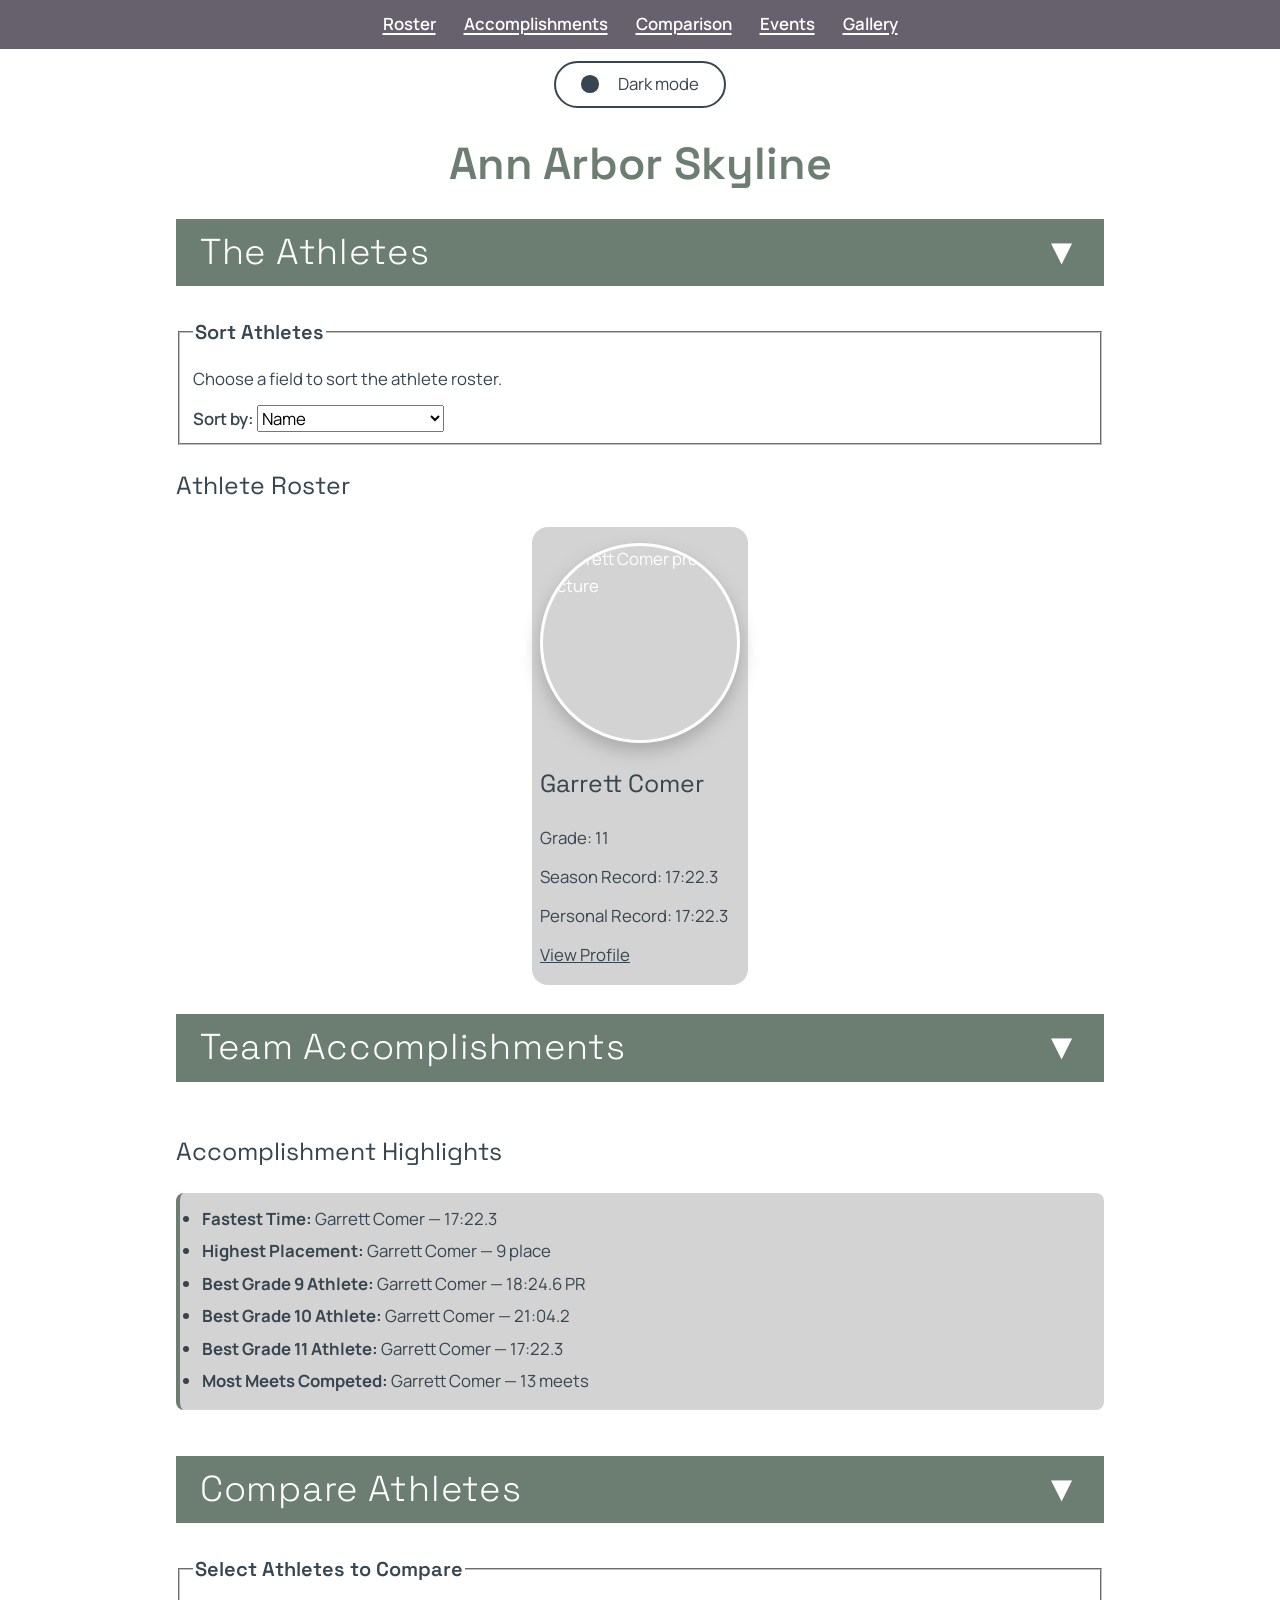
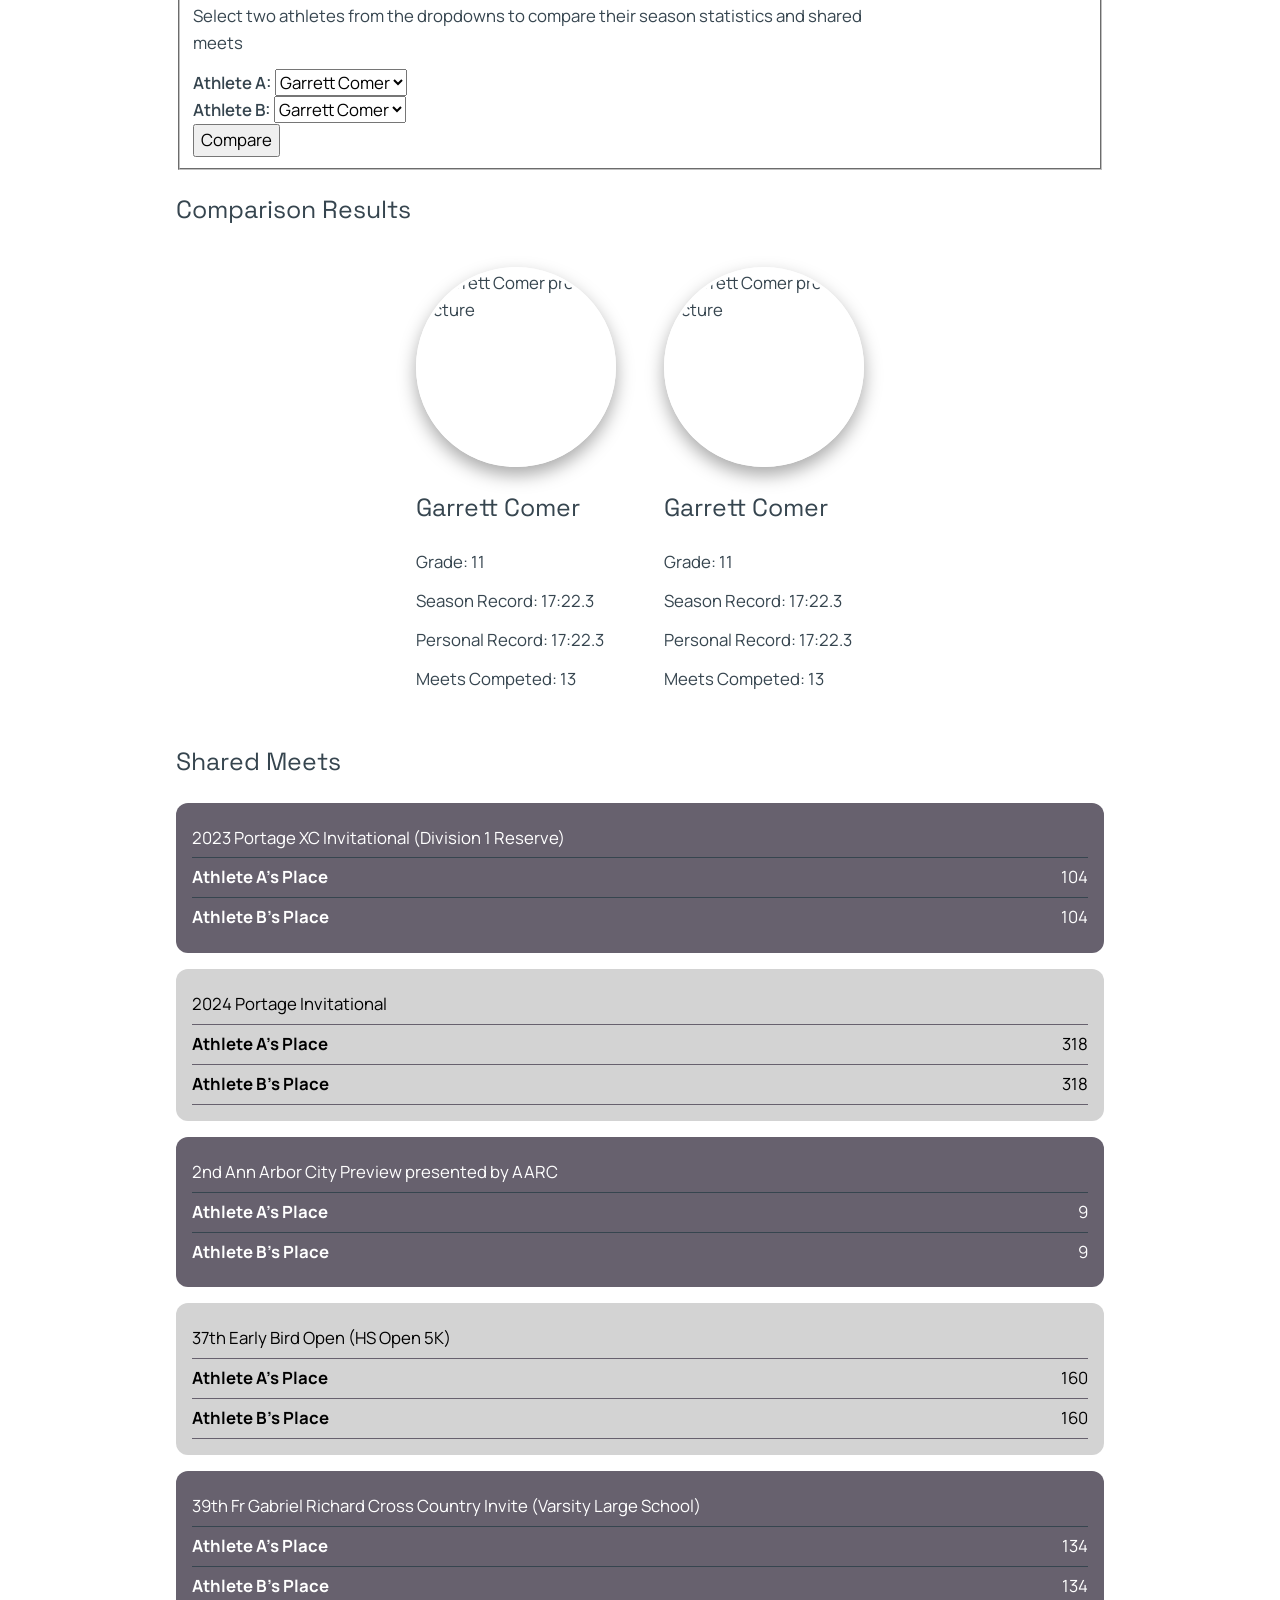
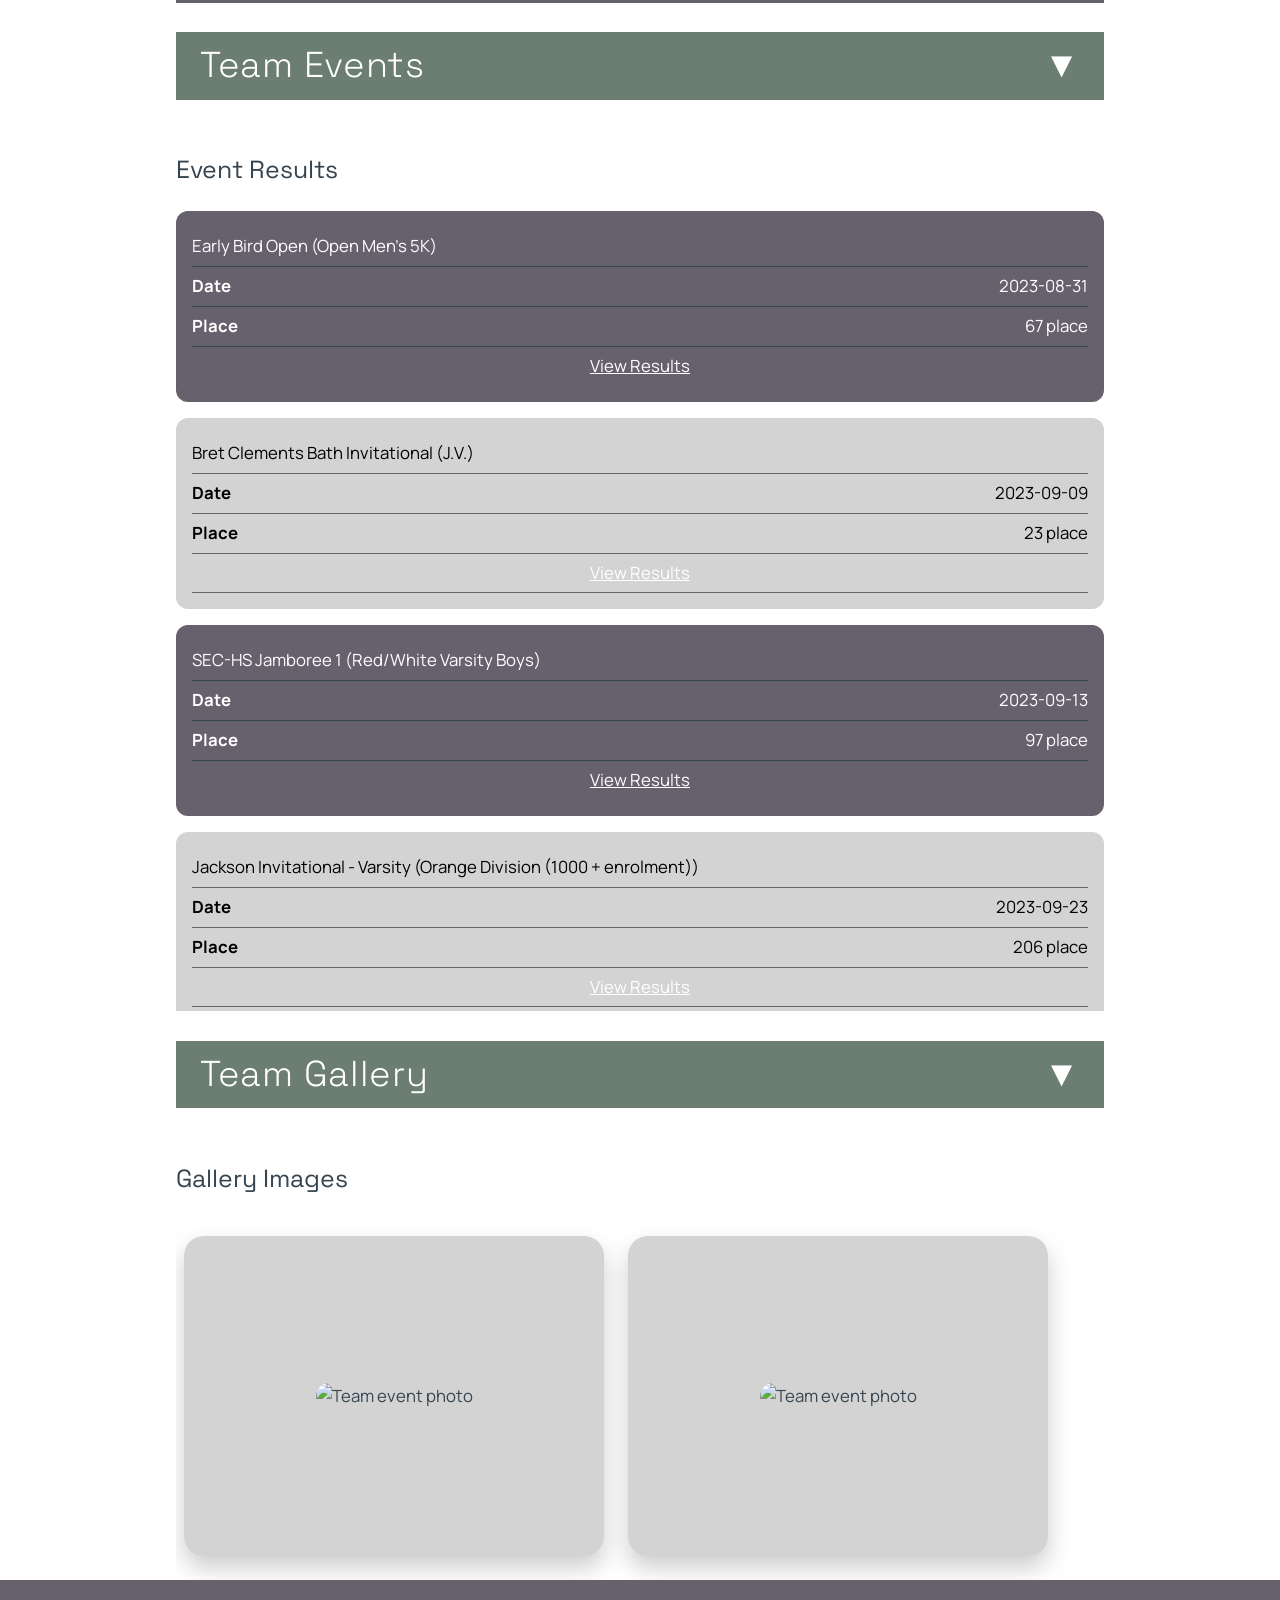
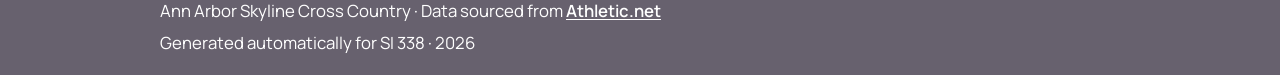
==== index.html @ 564b6cb6 "gotovoooooo" ====
<!DOCTYPE html>
<html lang="en">

<head>
  <meta charset="UTF-8" />
  <meta name="viewport" content="width=device-width, initial-scale=1.0" />
  <title>Ann Arbor Skyline</title>
  <link rel="stylesheet" href="styles/style.css">
  <!-- <link rel="stylesheet" href="styles/reset.css"> -->
</head>

<body>

  <nav id="main-nav">
    <div class="nav-container">
      <a href="#team-roster" class="nav-link">Roster</a>
      <a href="#team-accomplishments" class="nav-link">Accomplishments</a>
      <a href="#player-comparison" class="nav-link">Comparison</a>
      <a href="#team-events" class="nav-link">Events</a>
      <a href="#team-gallery" class="nav-link">Gallery</a>
    </div>
  </nav>

  <header>
    <div class="theme-toggle">
      <input type="checkbox" id="dark-mode-toggle" />
      <label for="dark-mode-toggle" class="theme-toggle-label">Dark mode</label>
    </div>
    <h1>Ann Arbor Skyline</h1>
  </header>

  <main>

    <section id="team-roster">
      <input type="checkbox" id="toggle-roster" class="collapse-toggle">
      <h2><label for="toggle-roster">The Athletes</label></h2>

      <div class="collapsible-content">
      <div id="sort-by-choices">
        <form>
          <fieldset>
            <legend>Sort Athletes</legend>

            <p id="sort-instructions">
              Choose a field to sort the athlete roster.
            </p>

            <label for="sort-by">Sort by:</label>
            <select id="sort-by" name="sort-by" aria-describedby="sort-instructions">
              <option value="name">Name</option>
              <option value="grade">Grade</option>
              <option value="season-record">Season Record (SR)</option>
              <option value="personal-record">Personal Record (PR)</option>
            </select>
          </fieldset>
        </form>
      </div>

      <article id="athlete-roster">
        <h3>Athlete Roster</h3>
        
    <div class="athlete-card"
         data-name="Garrett Comer"
         data-grade="11"
         data-sr="17:22.3"
         data-pr="17:22.3">

      <div class="card-inner">

        <div class="card-front">
          <img
            src="./images/athletes/21615274/profile.jpg"
            alt="Garrett Comer profile picture"
            class="athlete-photo"
            loading="lazy"
          />
        </div>

        <div class="card-back">
          <h3 class="athlete-name">Garrett Comer</h3>
          <p class="athlete-grade">Grade: 11</p>
          <p class="athlete-sr">Season Record: 17:22.3</p>
          <p class="athlete-pr">Personal Record: 17:22.3</p>

          <a href="./athletes/21615274/index.html" class="athlete-link">
            View Profile
          </a>
        </div>

      </div>
    </div>
    
      </article>
      </div>
    </section>

    <section id="team-accomplishments">
      <input type="checkbox" id="toggle-accomplishments" class="collapse-toggle">
      <h2><label for="toggle-accomplishments">Team Accomplishments</label></h2>

      <div class="collapsible-content">
      <article>
        <h3>Accomplishment Highlights</h3>
        <ul>
          <li><strong>Fastest Time:</strong> Garrett Comer — 17:22.3</li>
<li><strong>Highest Placement:</strong> Garrett Comer — 9 place</li>
<li><strong>Best Grade 9 Athlete:</strong> Garrett Comer — 18:24.6 PR</li>
<li><strong>Best Grade 10 Athlete:</strong> Garrett Comer — 21:04.2</li>
<li><strong>Best Grade 11 Athlete:</strong> Garrett Comer — 17:22.3</li>
<li><strong>Most Meets Competed:</strong> Garrett Comer — 13 meets</li>
        </ul>
      </article>
      </div>
    </section>

    <section id="player-comparison">
      <input type="checkbox" id="toggle-comparison" class="collapse-toggle">
      <h2><label for="toggle-comparison">Compare Athletes</label></h2>

      <div class="collapsible-content">
      <div class="comparison-controls">
        <form>
          <fieldset>
            <legend>Select Athletes to Compare</legend>

            <p id="comparison-instructions">
              Select two athletes from the dropdowns to compare their season
              statistics and shared meets
            </p>

            <div class="comparison-select">
              <label for="athlete-a">Athlete A:</label>
              <select id="athlete-a" name="athlete-a" aria-describedby="comparison-instructions">
                <option value="21615274" selected>Garrett Comer</option>
              </select>
            </div>

            <div class="comparison-select">
              <label for="athlete-b">Athlete B:</label>
              <select id="athlete-b" name="athlete-b" aria-describedby="comparison-instructions">
                <option value="21615274" selected>Garrett Comer</option>
              </select>
            </div>

            <button type="button" id="compare-button">
              Compare
            </button>
          </fieldset>
        </form>
      </div>

      <article id="comparison-results">
        <h3>Comparison Results</h3>
        
    <div class="comparison-cards">

      <div class="comparison-card">
        <img src="./images/athletes/21615274/profile.jpg" alt="Garrett Comer profile picture" />
        <h3>Garrett Comer</h3>
        <p>Grade: 11</p>
        <p>Season Record: 17:22.3</p>
        <p>Personal Record: 17:22.3</p>
        <p>Meets Competed: 13</p>
      </div>

      <div class="comparison-card">
        <img src="./images/athletes/21615274/profile.jpg" alt="Garrett Comer profile picture" />
        <h3>Garrett Comer</h3>
        <p>Grade: 11</p>
        <p>Season Record: 17:22.3</p>
        <p>Personal Record: 17:22.3</p>
        <p>Meets Competed: 13</p>
      </div>

    </div>

    
          <h3>Shared Meets</h3>
        <div class="shared-meets">
          <table>
            <thead>
              <tr>
                <th>Meet</th>
                <th>Garrett Comer Place</th>
                <th>Garrett Comer Place</th>
              </tr>
            </thead>
            <tbody>
              <tr><td>2023 Portage XC Invitational (Division 1 Reserve)</td><td>104</td><td>104</td></tr>
<tr><td>2024 Portage Invitational</td><td>318</td><td>318</td></tr>
<tr><td>2nd Ann Arbor City Preview presented by AARC</td><td>9</td><td>9</td></tr>
<tr><td>37th Early Bird Open (HS Open 5K)</td><td>160</td><td>160</td></tr>
<tr><td>39th Fr Gabriel Richard Cross Country Invite (Varsity Large School)</td><td>134</td><td>134</td></tr>
<tr><td>Bret Clements Bath Invitational (J.V.)</td><td>23</td><td>23</td></tr>
<tr><td>Early Bird Open (Open Men&#39;s 5K)</td><td>67</td><td>67</td></tr>
<tr><td>Jackson Invitational - Varsity (Orange Division (1000 + enrolment))</td><td>206</td><td>206</td></tr>
<tr><td>Lamplighter Invitational</td><td>35</td><td>35</td></tr>
<tr><td>Post Regional Open Meet (PROM) - Springfiled Oaks</td><td>13</td><td>13</td></tr>
<tr><td>SEC HS Championship (All Division Reserve)</td><td>44</td><td>44</td></tr>
<tr><td>SEC Jamboree 2 (Red) (Reserve Wave 1 (&lt;21:00))</td><td>21</td><td>21</td></tr>
<tr><td>SEC-HS Jamboree 1 (Red/White Varsity Boys)</td><td>97</td><td>97</td></tr>
            </tbody>
          </table>
        </div>
        
    
      </article>
      </div>
    </section>

    <section id="team-events">
      <input type="checkbox" id="toggle-events" class="collapse-toggle">
      <h2><label for="toggle-events">Team Events</label></h2>

      <div class="collapsible-content">
      <article>
        <h3>Event Results</h3>
					<div class="events-results">
        <table id="events-table">
          <thead>
            <tr>
              <th>Race</th>
              <th>Date</th>
              <th>Placement</th>
              <th>Results</th>
            </tr>
          </thead>
          <tbody>
            <tr><td>Early Bird Open (Open Men&#39;s 5K)</td><td>2023-08-31</td><td>67 place</td><td><a href="https://www.athletic.net/CrossCountry/meet/223660/results/894305" target="_blank">View Results</a></td></tr>
<tr><td>Bret Clements Bath Invitational (J.V.)</td><td>2023-09-09</td><td>23 place</td><td><a href="https://www.athletic.net/CrossCountry/meet/221738/results/887403" target="_blank">View Results</a></td></tr>
<tr><td>SEC-HS Jamboree 1 (Red/White Varsity Boys)</td><td>2023-09-13</td><td>97 place</td><td><a href="https://www.athletic.net/CrossCountry/meet/221764/results/887492" target="_blank">View Results</a></td></tr>
<tr><td>Jackson Invitational - Varsity (Orange Division (1000 + enrolment))</td><td>2023-09-23</td><td>206 place</td><td><a href="https://www.athletic.net/CrossCountry/meet/221802/results/887639" target="_blank">View Results</a></td></tr>
<tr><td>SEC Jamboree 2 (Red) (Reserve Wave 1 (&lt;21:00))</td><td>2023-09-27</td><td>21 place</td><td><a href="https://www.athletic.net/CrossCountry/meet/222702/results/890995" target="_blank">View Results</a></td></tr>
<tr><td>2023 Portage XC Invitational (Division 1 Reserve)</td><td>2023-10-07</td><td>104 place</td><td><a href="https://www.athletic.net/CrossCountry/meet/221793/results/887586" target="_blank">View Results</a></td></tr>
<tr><td>39th Fr Gabriel Richard Cross Country Invite (Varsity Large School)</td><td>2023-10-14</td><td>134 place</td><td><a href="https://www.athletic.net/CrossCountry/meet/221531/results/886426" target="_blank">View Results</a></td></tr>
<tr><td>SEC HS Championship (All Division Reserve)</td><td>2023-10-19</td><td>44 place</td><td><a href="https://www.athletic.net/CrossCountry/meet/221762/results/887481" target="_blank">View Results</a></td></tr>
<tr><td>Post Regional Open Meet (PROM) - Springfiled Oaks</td><td>2023-10-28</td><td>13 place</td><td><a href="https://www.athletic.net/CrossCountry/meet/229906/results/916818" target="_blank">View Results</a></td></tr>
<tr><td>37th Early Bird Open (HS Open 5K)</td><td>2024-08-29</td><td>160 place</td><td><a href="https://www.athletic.net/CrossCountry/meet/235827/results/943367" target="_blank">View Results</a></td></tr>
<tr><td>Lamplighter Invitational</td><td>2025-08-15</td><td>35 place</td><td><a href="https://www.athletic.net/CrossCountry/meet/247194/results/1007644" target="_blank">View Results</a></td></tr>
<tr><td>2nd Ann Arbor City Preview presented by AARC</td><td>2025-08-27</td><td>9 place</td><td><a href="https://www.athletic.net/CrossCountry/meet/253860/results/1013715" target="_blank">View Results</a></td></tr>
<tr><td>2024 Portage Invitational</td><td>2025-10-05</td><td>318 place</td><td><a href="https://www.athletic.net/CrossCountry/meet/237295/results/948796" target="_blank">View Results</a></td></tr>
          </tbody>
        </table>
					</div>
      </article>
      </div>
    </section>

    <section id="team-gallery">
      <input type="checkbox" id="toggle-gallery" class="collapse-toggle">
      <h2><label for="toggle-gallery">Team Gallery</label></h2>

      <div class="collapsible-content">
      <article class="gallery-grid">
        <h3>Gallery Images</h3>
				<div class="gallery">
          <div class="gallery-card">
            <img src="./images/athletes/21615274/2023EarlyBirdOpen.jpg" alt="Team event photo" loading="lazy" />
          </div>
          <div class="gallery-card">
            <img src="./images/athletes/21615274/2023PROM.jpg" alt="Team event photo" loading="lazy" />
          </div>
				</div>
      </article>
      </div>
    </section>

  </main>

  <footer id="site-footer">
    <div class="footer-content">
      <p>
        Ann Arbor Skyline Cross Country &middot;
        Data sourced from
        <a href="https://www.athletic.net" target="_blank" rel="noopener">
          Athletic.net
        </a>
      </p>

      <p>
        Generated automatically for SI 338 &middot;
        <span class="footer-year">2026</span>
      </p>
    </div>
  </footer>

</body>

</html>
---- styles/style.css ----
@import url("https://fonts.googleapis.com/css2?family=Manrope:wght@400;600;700&family=Space+Grotesk:wght@500;600;700&display=swap");

/* ------------- */
/* IMPORTANT PHONE OPTIMIZATIONS */
/* ------------- */
*,
*::before,
*::after {
	box-sizing: border-box;
}

:root {
	/* for coloring */
	--brand-background: white;
	--brand-primary: #36454F;
	--brand-secondary: #67616E;
	--brand-accent: #6C7D72;
	--brand-third-color: lightgrey;
	--brand-third-color-dark: #714c43;
	--card-surface: #1e453e;
	--dark-mode-color: #FAC898;
	--dark-mode-background: black;
	--dark-mode-surface: var(--card-surface);
	--dark-mode-text: white;

	/* font pairing + responsive type scale */
	--font-body: "Manrope", Roboto, sans-serif;
	--font-heading: "Space Grotesk", Roboto, sans-serif;
	/* used google to figure out how to do this */
	--font-size-100: clamp(0.95rem, 0.9rem + 0.2vw, 1.05rem);
	--font-size-200: clamp(1.05rem, 0.95rem + 0.45vw, 1.25rem);
	--font-size-300: clamp(1.2rem, 1.05rem + 0.8vw, 1.55rem);
	--font-size-400: clamp(1.45rem, 1.15rem + 1.6vw, 2.25rem);
	--font-size-500: clamp(1.65rem, 1.2rem + 2.2vw, 2.8rem);

	/* for sticker header */
	--sticky-header-offset: 3.25rem;
	--section-transition-duration: 320ms;
	--section-transition-distance: 12px;
}

:root:has(#athlete-nav) {
	--sticky-header-offset: 5.25rem;
}

body {
	margin: 0;
	font: var(--font-size-100)/1.6 var(--font-body);
	background-color: var(--brand-background);
	color: var(--brand-primary);
}

:root:has(#dark-mode-toggle:checked) {
	--brand-background: var(--dark-mode-background);
	--brand-primary: var(--dark-mode-text);
	--brand-secondary: var(--dark-mode-surface);
	--brand-accent: var(--dark-mode-color);
	--brand-third-color: var(--brand-third-color-dark);
}

:root:has(#dark-mode-toggle:checked) table,
:root:has(#dark-mode-toggle:checked) td,
:root:has(#dark-mode-toggle:checked) th {
	color: var(--dark-mode-text);
}

/* making sure that images are well suited and opt for images */
img {
	max-width: 100%;
	height: auto;
	display: block;
}

main {
	max-width: 960px;
	margin: 0 auto;
	padding: 0rem 1rem;
}

/* ------------- */
/* NAVBAR */
/* ------------- */

#main-nav {
	background-color: var(--brand-secondary);
	/* idk if i wanna do this cuz it messes up with the links */
	position: sticky;
	top: 0;
	z-index: 10;
	padding: 0.5rem;
}

#main-nav .nav-container {
	margin: 0 auto;
	display: flex;
	flex-wrap: wrap;
	justify-content: center;
	align-items: center;
	gap: 0.75rem;
	max-width: 960px;
}

#main-nav .nav-link {
	color: white;
	text-decoration: underline;
	text-underline-offset: 3px;
	text-decoration-thickness: 2px;
	font-weight: 600;
	font-size: var(--font-size-100);
	padding: 0.5rem;
	border-radius: 0.4rem;
	line-height: 1;
	/* transitiion for the background color change */
	transition: background-color 0.2s ease, color 0.2s ease;
}

#main-nav .nav-link:hover,
#main-nav .nav-link:focus-visible {
	background-color: var(--brand-primary);
	outline: 2px solid transparent;
}

#athlete-nav {
	background-color: var(--brand-secondary);
	position: sticky;
	top: 0;
	z-index: 10;
	padding: 0.5rem 1rem;
}

#athlete-nav .nav-container {
	margin: 0 auto;
	display: flex;
	flex-wrap: wrap;
	justify-content: center;
	align-items: center;
	gap: 0.75rem;
	max-width: 960px;
}

#athlete-nav .nav-title {
	color: white;
	font-weight: 600;
	font-family: var(--font-heading);
	font-size: var(--font-size-200);
}

#athlete-nav .nav-link {
	color: white;
	text-decoration: underline;
	text-underline-offset: 3px;
	text-decoration-thickness: 2px;
	font-weight: 600;
	font-size: var(--font-size-100);
	padding: 0.5rem;
	border-radius: 0.4rem;
	line-height: 1;
	transition: background-color 0.2s ease, color 0.2s ease;
}

#athlete-nav .nav-link:hover,
#athlete-nav .nav-link:focus-visible {
	background-color: var(--brand-accent);
	outline: 2px solid transparent;
}

/* ------------- */
/* HEADERS */
/* ------------- */

h1,
h2 {
	text-align: center;
}

h1 {
	color: var(--brand-accent);
	font-family: var(--font-heading);
	font-size: var(--font-size-500);
	font-weight: 600;
	line-height: 1.15;
}

.theme-toggle {
	display: flex;
	justify-content: center;
	align-items: center;
	gap: 0.75rem;
	margin: 0.75rem;
	color: var(--brand-primary);
}

.theme-toggle input {
	position: absolute;
	opacity: 0;
}

.theme-toggle-label {
	display: inline-flex;
	align-items: center;
	gap: 1.2rem;
	cursor: pointer;
	padding: 0.5rem 1.6rem;
	border: 2px solid var(--brand-primary);
	border-radius: 25px;
	background-color: var(--brand-background);
	color: var(--brand-primary);
}

.theme-toggle-label::before {
	content: "";
	width: 1.1rem;
	height: 1.1rem;
	border-radius: 50%;
	background-color: var(--brand-primary);
	transition: transform 0.2s ease;
}

#dark-mode-toggle:checked+.theme-toggle-label {
	border-color: var(--brand-accent);
	color: var(--brand-accent);
}

#dark-mode-toggle:checked+.theme-toggle-label::before {
	transform: translateX(1rem);
	background-color: var(--brand-accent);
}

h2 {
	background-color: var(--brand-accent);
	color: white;
	font-family: var(--font-heading);
	font-weight: 200;
	border-radius: 0;
	padding: 0.75rem 1rem;
	font-size: var(--font-size-400);
	letter-spacing: 0.02em;
	line-height: 1.2;
	transition: background-color var(--section-transition-duration) ease-out,
		box-shadow var(--section-transition-duration) ease-out,
		color var(--section-transition-duration) ease-out;
}

h3 {
	color: var(--brand-primary);
	font-family: var(--font-heading);
	font-size: var(--font-size-300);
	font-weight: 400;
	line-height: 1.3;
}

/* ------------- */
/* STICKY HEADERS */
/* ------------- */

section>h2 {
	position: sticky;
	top: var(--sticky-header-offset);
	z-index: 6;
}

section {
	scroll-margin-top: calc(var(--sticky-header-offset) + 0.75rem);
}

section:target {
	animation: section-enter var(--section-transition-duration) ease-out;
}

section:target>h2 {
	background-color: var(--brand-primary);
	color: white;
}

@keyframes section-enter {
	from {
		opacity: 0;
		transform: translateY(var(--section-transition-distance));
	}

	to {
		opacity: 1;
		transform: translateY(0);
	}
}

@media (prefers-reduced-motion: reduce) {
	section:target {
		animation: none;
	}
}

/* ------------- */
/* ATHLETE HEADER */
/* ------------- */

#athlete-header {
	max-width: 960px;
	margin: 0 auto;
	padding: 0 1rem;
}

#athlete-header .athlete-info {
	margin: 1rem 0;
	padding: 1rem;
}

#athlete-header .athlete-photo {
	width: clamp(140px, 40vw, 240px);
	aspect-ratio: 1 / 1;
	height: auto;
	border-radius: 50%;
	object-fit: cover;
	border: 4px solid white;
	box-shadow: 0 10px 22px darkgray;
	margin: 0.5rem auto 1rem;
}

/* ------------- */
/* TABLES */
/* ------------- */

table {
	border-collapse: collapse;
	width: 100%;
}

table thead {
	display: none;
}

tr {
	display: block;
	background-color: var(--brand-secondary);
	color: white;
	border-radius: 12px;
	padding: 16px;
	margin-bottom: 16px;
}

td {
	display: flex;
	justify-content: space-between;
	font-size: var(--font-size-100);
	padding: 6px 0;
	border-bottom: 1px solid var(--brand-primary);
}

tr:nth-child(even) {
	background-color: var(--brand-third-color);
	color: black;
}

tr:nth-child(even) td {
	background-color: var(--brand-third-color);
	border-bottom: 1px solid var(--brand-secondary);
	color: black;
}

td:last-child {
	border-bottom: none;
}

/* SHARED MEETS STUFF */
.shared-meets {
	max-height: 50rem;
	overflow-y: scroll;
}

.shared-meets td:nth-child(2)::before {
	content: "Athlete A's Place";
	font-weight: bold;
}

.shared-meets td:nth-child(3)::before {
	content: "Athlete B's Place";
	font-weight: bold;
}

/* EVENTS RESULTS STUFF */

.events-results {
	max-height: 50rem;
	overflow-y: scroll;
}

.events-results td:nth-child(2)::before {
	content: "Date";
	font-weight: bold;
}

.events-results td:nth-child(3)::before {
	content: "Place";
	font-weight: bold;
}

.events-results td:nth-child(4) {
	display: flex;
	justify-content: center;
}

.events-results td:nth-child(4) a {
	color: white;
}

/* INDIVIDUAL RACE STUFF */

.table-results {
	max-height: 50rem;
	overflow-y: scroll;
}

.table-results td:nth-child(2)::before {
	content: "Date";
	font-weight: bold;
}

.table-results td:nth-child(3)::before {
	content: "Location";
	font-weight: bold;
}

.table-results td:nth-child(4)::before {
	content: "Distance";
	font-weight: bold;
}

.table-results td:nth-child(5)::before {
	content: "Time";
	font-weight: bold;
}

.table-results td:nth-child(6)::before {
	content: "Place";
	font-weight: bold;
}

.table-results td:nth-child(7)::before {
	content: "Grade";
	font-weight: bold;
}

.table-results td:nth-child(8) {
	display: flex;
	justify-content: center;
}

.table-results td:nth-child(8) a {
	color: white;
}

/* ------------- */
/* COLLAPSING */
/* ------------- */

.collapse-toggle {
	display: none;
}

h2 label {
	cursor: pointer;
	display: flex;
	justify-content: space-between;
	align-items: center;
	padding: 0 0.5rem;
}

.collapsible-content {
	overflow: hidden;
	transition: max-height 0.4s ease;
}

.collapse-toggle:checked+h2+.collapsible-content {
	max-height: 0;
}

h2 label::after {
	content: "▼";
	margin-left: 0.5rem;
	transition: transform 0.3s;
}

.collapse-toggle:checked+h2 label::after {
	transform: rotate(-180deg);
}

/* ------------- */
/* PARAGRAPH STUFF */
/* ------------- */

main p {
	color: var(--brand-primary);
	font-size: var(--font-size-100);
	max-width: 70ch;
	margin: 0.4rem 0 0.75rem;
}

main ul,
main ol {
	margin: 0.5rem 0 1rem;
	padding-left: 1.3rem;
}

main li {
	font-size: var(--font-size-100);
	margin-bottom: 0.45rem;
	line-height: 1.5;
}

#team-accomplishments ul {
	background: var(--brand-third-color);
	border-left: 4px solid var(--brand-accent);
	border-radius: 0.5rem;
	padding: 0.8rem 1rem 0.6rem 1.4rem;
}

main form legend {
	color: var(--brand-primary);
	font-family: var(--font-heading);
	font-size: var(--font-size-200);
	font-weight: 600;
	margin-bottom: 0.35rem;
}

main form label {
	color: var(--brand-primary);
	font-size: var(--font-size-100);
	font-weight: 600;
}

input,
select,
button,
textarea {
	font: inherit;
}

main p a,
footer p a {
	color: var(--brand-primary);
	text-underline-offset: 2px;
}

/* ------------- */
/* FOOTER */
/* ------------- */

#site-footer {
	background-color: var(--brand-secondary);
	color: white;
	padding: 0.75rem 1rem;
}

#site-footer .footer-content {
	max-width: 960px;
	margin: 0 auto;
}

#site-footer p {
	font-size: var(--font-size-100);
	margin: 0.35rem 0;
	color: white;
}

#site-footer a {
	color: white;
	font-weight: 600;
	text-underline-offset: 2px;
}

#site-footer a:hover,
#site-footer a:focus-visible {
	color: white;
	background-color: var(--brand-accent);
	border-radius: 0.25rem;
	outline: 2px solid transparent;
}

/* ------------- */
/* ATHLETE CARDS */
/* ------------- */

.athlete-card {
	display: flex;
	justify-content: center;
	background-color: var(--brand-background);
	border-radius: 25px;
}

.card-inner {
	display: inline-block;
	color: var(--brand-background);
	border-radius: 1rem;
	padding: 1rem 0.5rem;
	justify-content: space-evenly;
	justify-items: center;
	background-color: var(--brand-third-color);
}


.card-inner a {
	color: var(--brand-primary);
}

.card-inner img {
	width: clamp(120px, 30vw, 200px);
	aspect-ratio: 1 / 1;
	height: auto;
	border-radius: 50%;
	object-fit: cover;
	border: 3px solid white;
	box-shadow: 0 8px 18px darkgray;
}

.comparison-card {
	display: inline-block;
	background-color: transparent;
	color: var(--brand-primary);
	border-radius: 1rem;
	padding: 1rem 0.5rem;
	justify-content: space-evenly;
	justify-items: center;
}

.comparison-card img {
	width: clamp(120px, 30vw, 200px);
	aspect-ratio: 1 / 1;
	height: auto;
	border-radius: 50%;
	object-fit: cover;
	border: 3px solid white;
	box-shadow: 0 8px 18px darkgray;
}

.comparison-cards {
	display: flex;
	justify-content: center;
	gap: 2rem;
}

/* ------------- */
/* GALLERY */
/* ------------- */

.gallery {
	display: flex;
	gap: 1.5rem;
	overflow-x: scroll;
	flex-wrap: nowrap;
	padding: 1rem 0.5rem 1.5rem;
	scroll-snap-type: x mandatory;
}

.gallery-card {
	flex: 0 0 auto;
	width: clamp(260px, 60vw, 420px);
	height: clamp(200px, 45vw, 320px);
	border-radius: 1.25rem;
	background-color: var(--brand-third-color);
	box-shadow: 0 12px 24px rgba(0, 0, 0, 0.2);
	display: flex;
	align-items: center;
	justify-content: center;
	padding: 0.75rem;
	scroll-snap-align: start;
}

.gallery-card img {
	max-width: 100%;
	max-height: 100%;
	height: auto;
	width: auto;
	object-fit: contain;
	border-radius: 0.9rem;
}
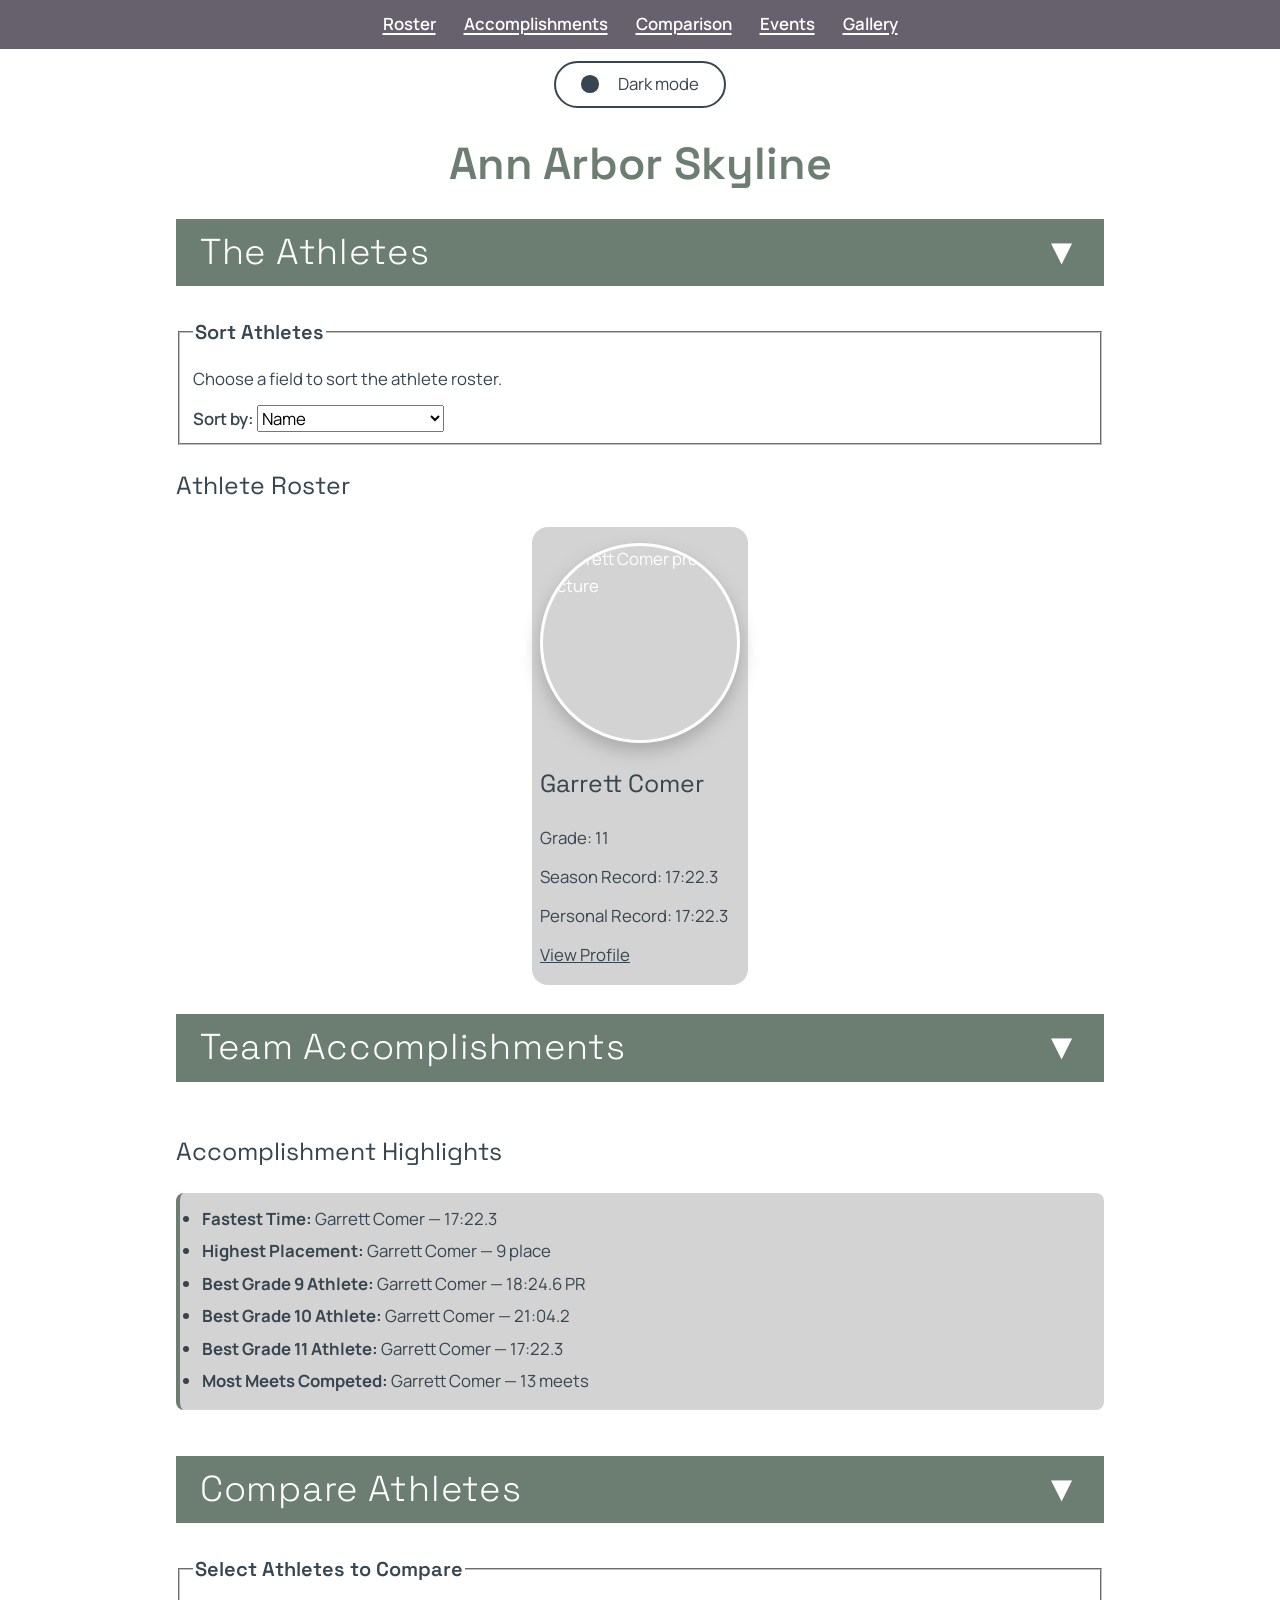
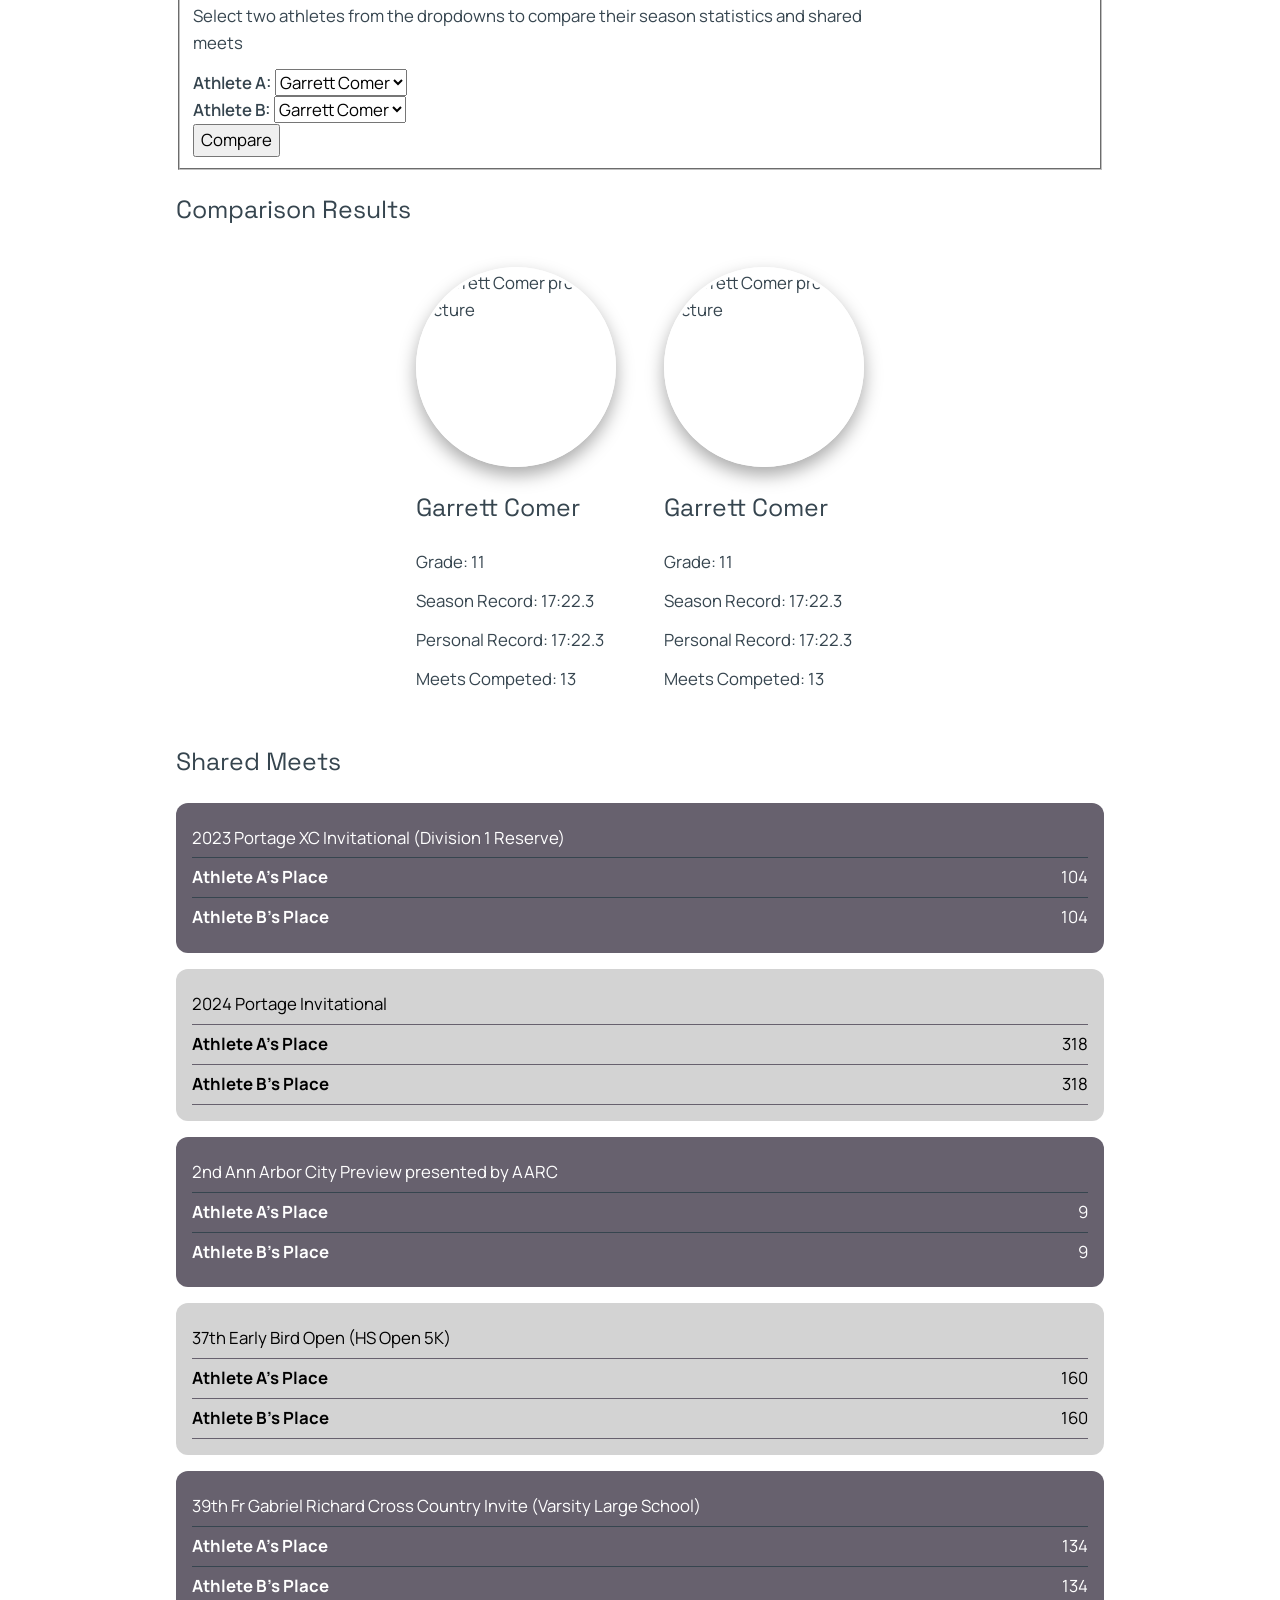
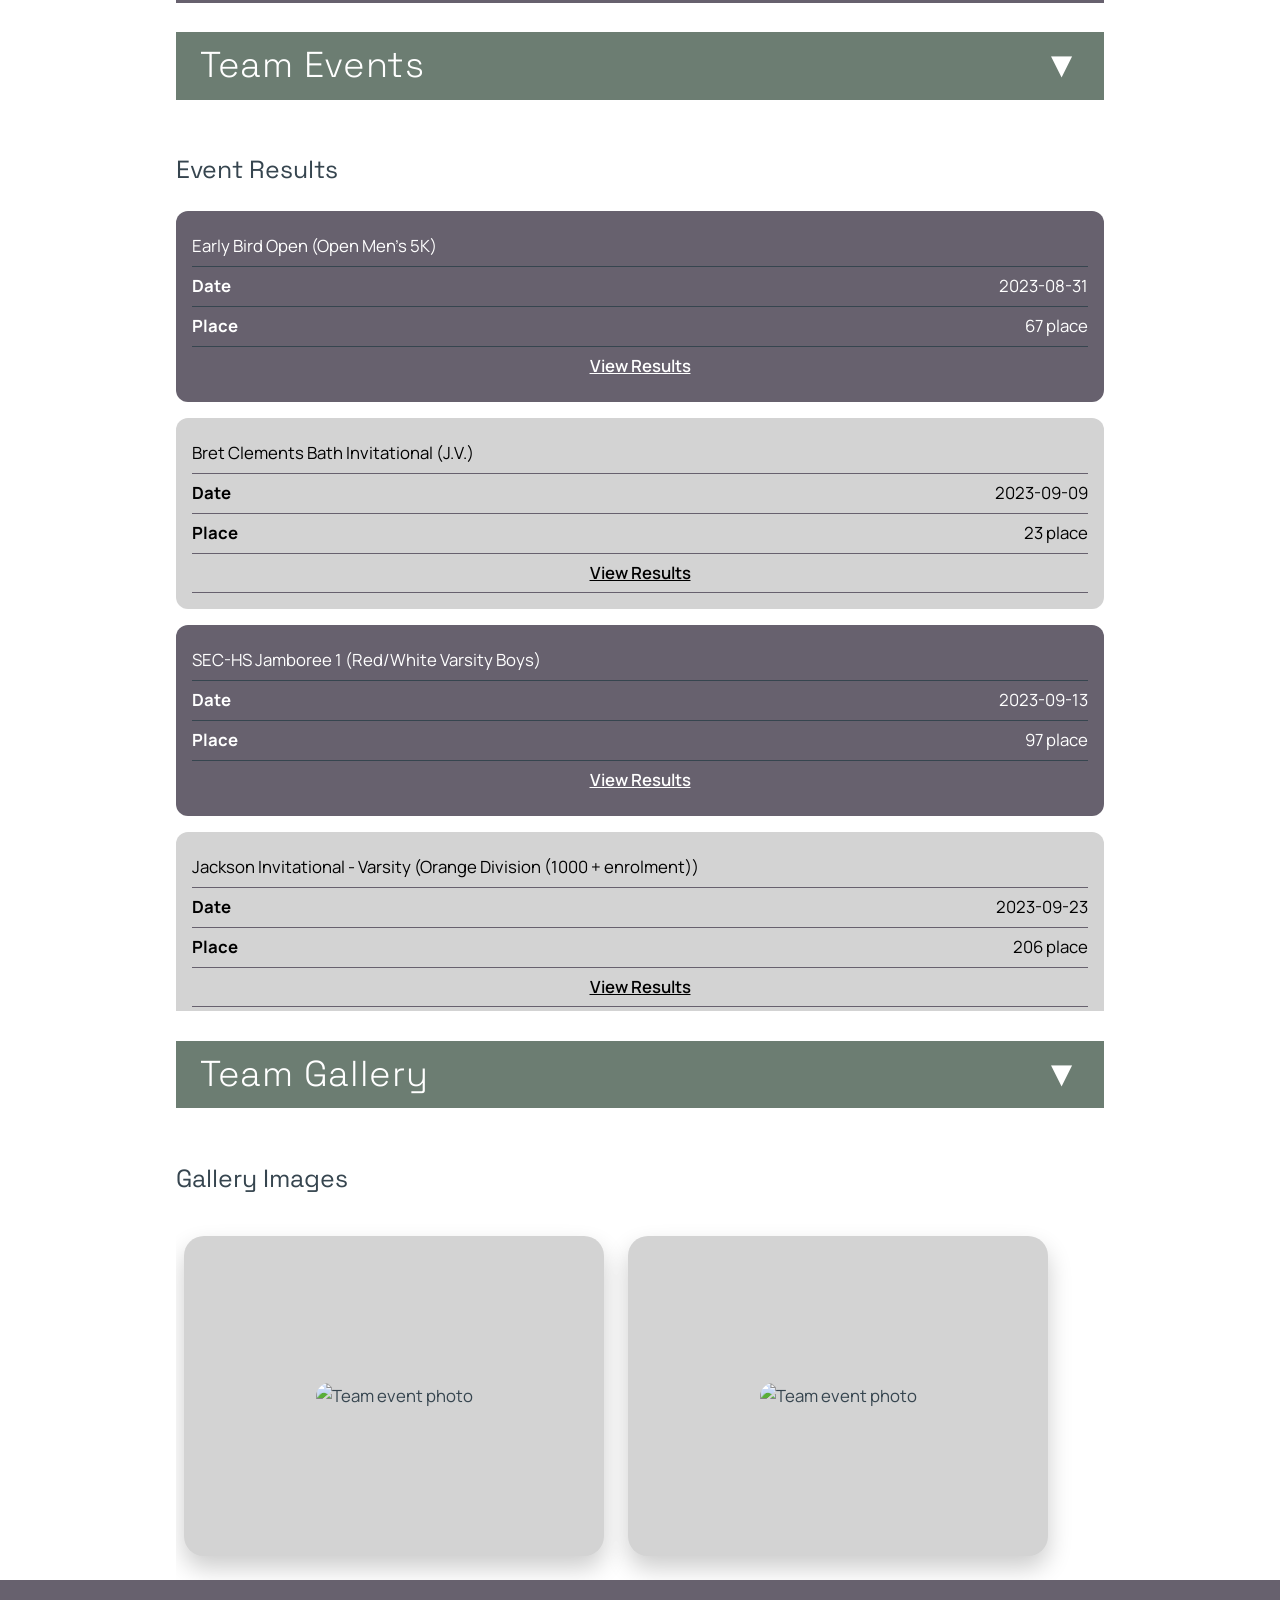
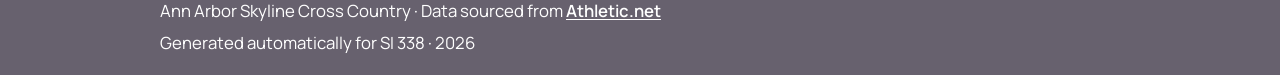
==== commit 052ab662: "fixed a few bugs" ====
--- a/index.html
+++ b/index.html
@@ -176,7 +176,7 @@
 
     
           <h3>Shared Meets</h3>
-        <div class="shared-meets">
+        <div class="shared-meets" tabindex="0" aria-label="Shared meets comparison table">
           <table>
             <thead>
               <tr>
@@ -215,7 +215,7 @@
       <div class="collapsible-content">
       <article>
         <h3>Event Results</h3>
-					<div class="events-results">
+					<div class="events-results" tabindex="0" aria-label="Team event results table">
         <table id="events-table">
           <thead>
             <tr>
@@ -253,7 +253,7 @@
       <div class="collapsible-content">
       <article class="gallery-grid">
         <h3>Gallery Images</h3>
-				<div class="gallery">
+				<div class="gallery" tabindex="0" aria-label="Team gallery">
           <div class="gallery-card">
             <img src="./images/athletes/21615274/2023EarlyBirdOpen.jpg" alt="Team event photo" loading="lazy" />
           </div>
--- a/styles/style.css
+++ b/styles/style.css
@@ -367,6 +367,14 @@
 	overflow-y: scroll;
 }
 
+.shared-meets:focus-visible,
+.events-results:focus-visible,
+.table-results:focus-visible,
+.gallery:focus-visible {
+	outline: 3px solid var(--brand-accent);
+	outline-offset: 4px;
+}
+
 .shared-meets td:nth-child(2)::before {
 	content: "Athlete A's Place";
 	font-weight: bold;
@@ -400,7 +408,13 @@
 }
 
 .events-results td:nth-child(4) a {
-	color: white;
+	color: inherit;
+	font-weight: 600;
+}
+
+tr:nth-child(even) .events-results td:nth-child(4) a,
+.events-results tr:nth-child(even) td:nth-child(4) a {
+	color: black;
 }
 
 /* INDIVIDUAL RACE STUFF */
@@ -446,7 +460,13 @@
 }
 
 .table-results td:nth-child(8) a {
-	color: white;
+	color: inherit;
+	font-weight: 600;
+}
+
+tr:nth-child(even) .table-results td:nth-child(8) a,
+.table-results tr:nth-child(even) td:nth-child(8) a {
+	color: black;
 }
 
 /* ------------- */
@@ -584,7 +604,7 @@
 	display: flex;
 	justify-content: center;
 	background-color: var(--brand-background);
-	border-radius: 25px;
+	border-radius: 24px;
 }
 
 .card-inner {
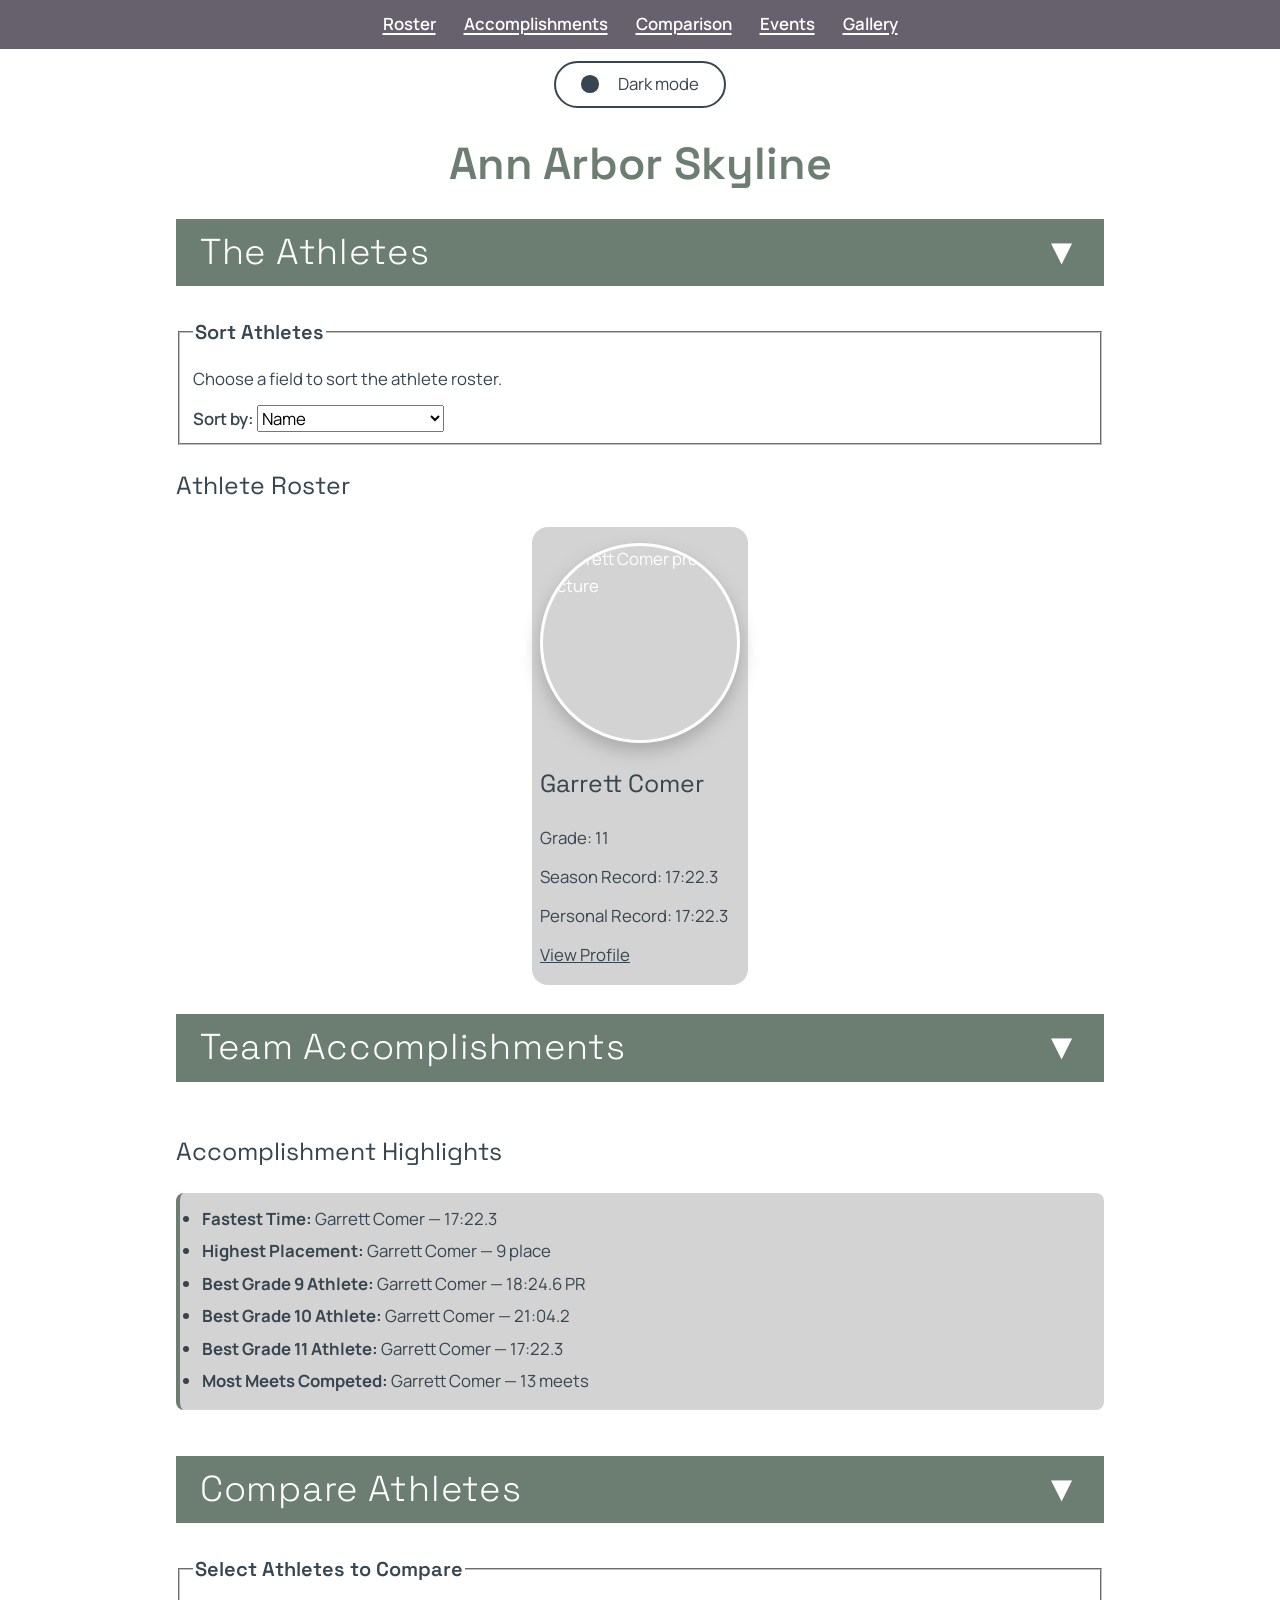
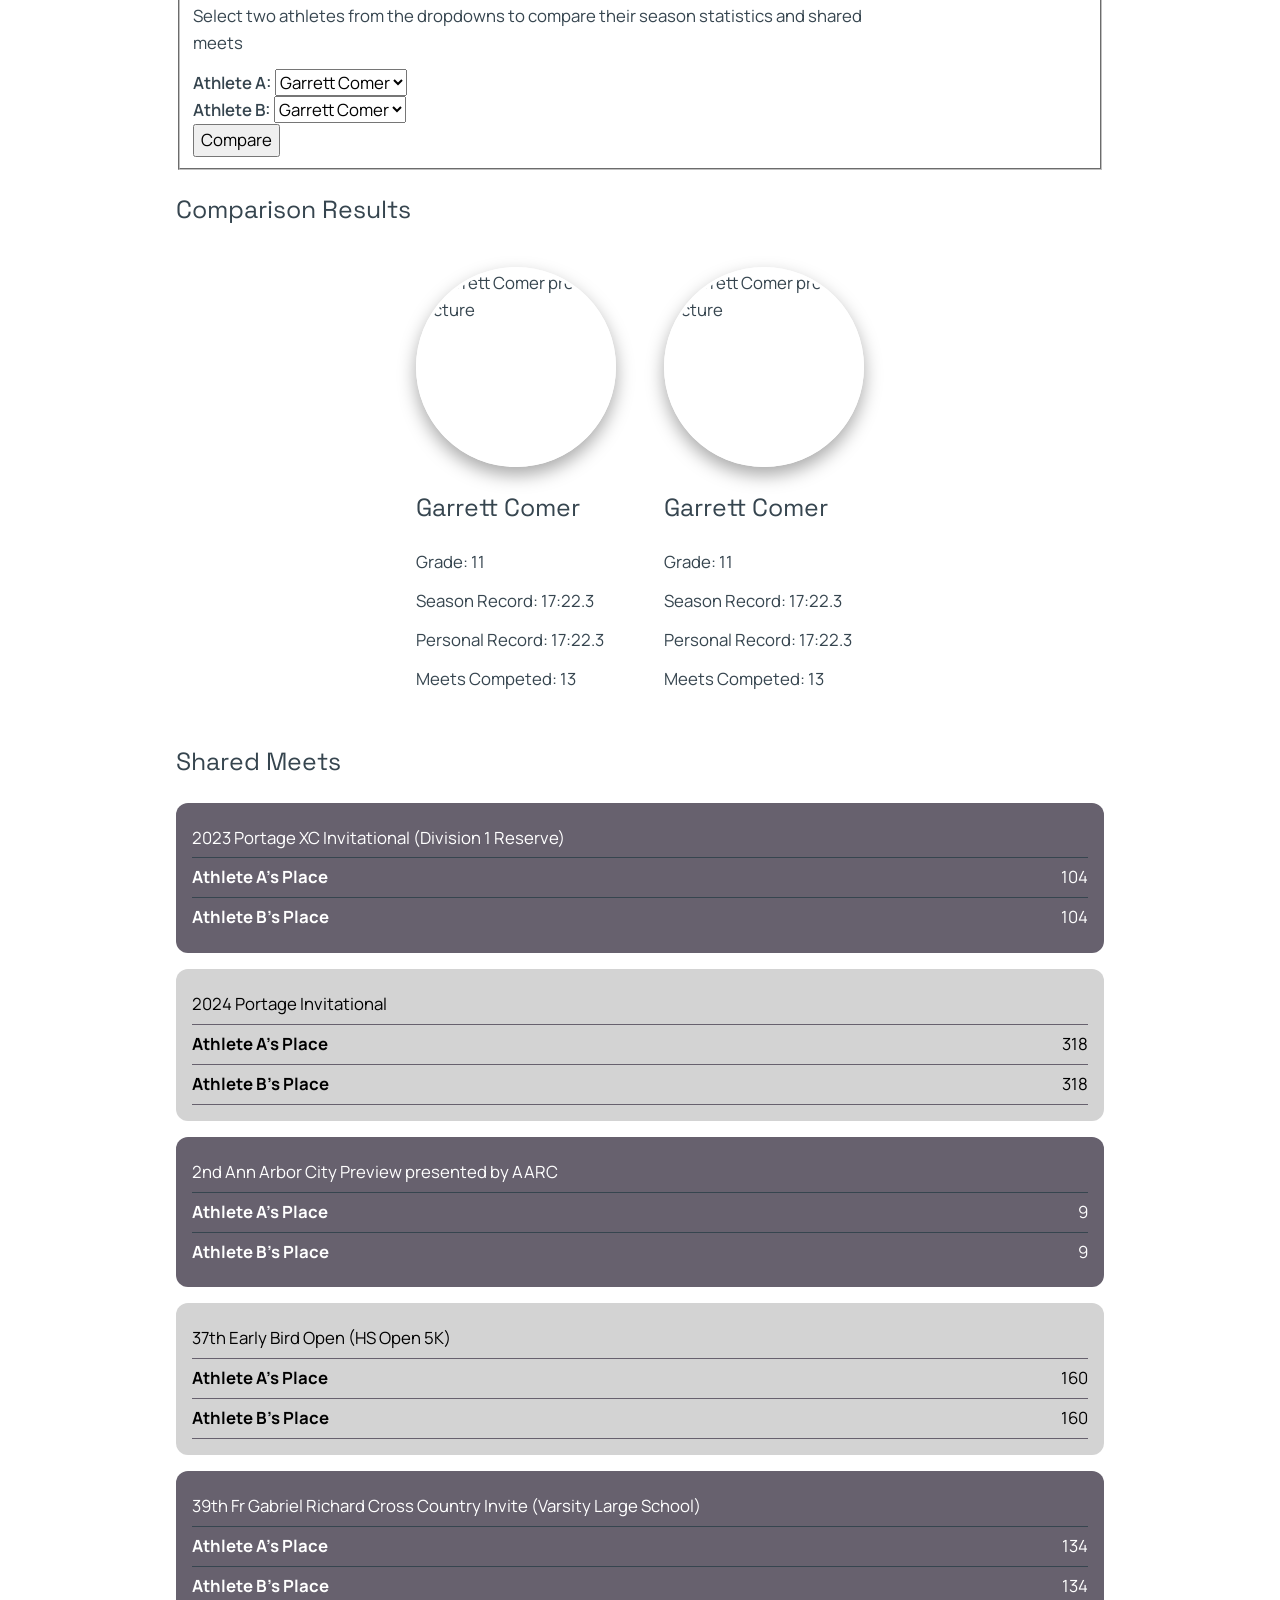
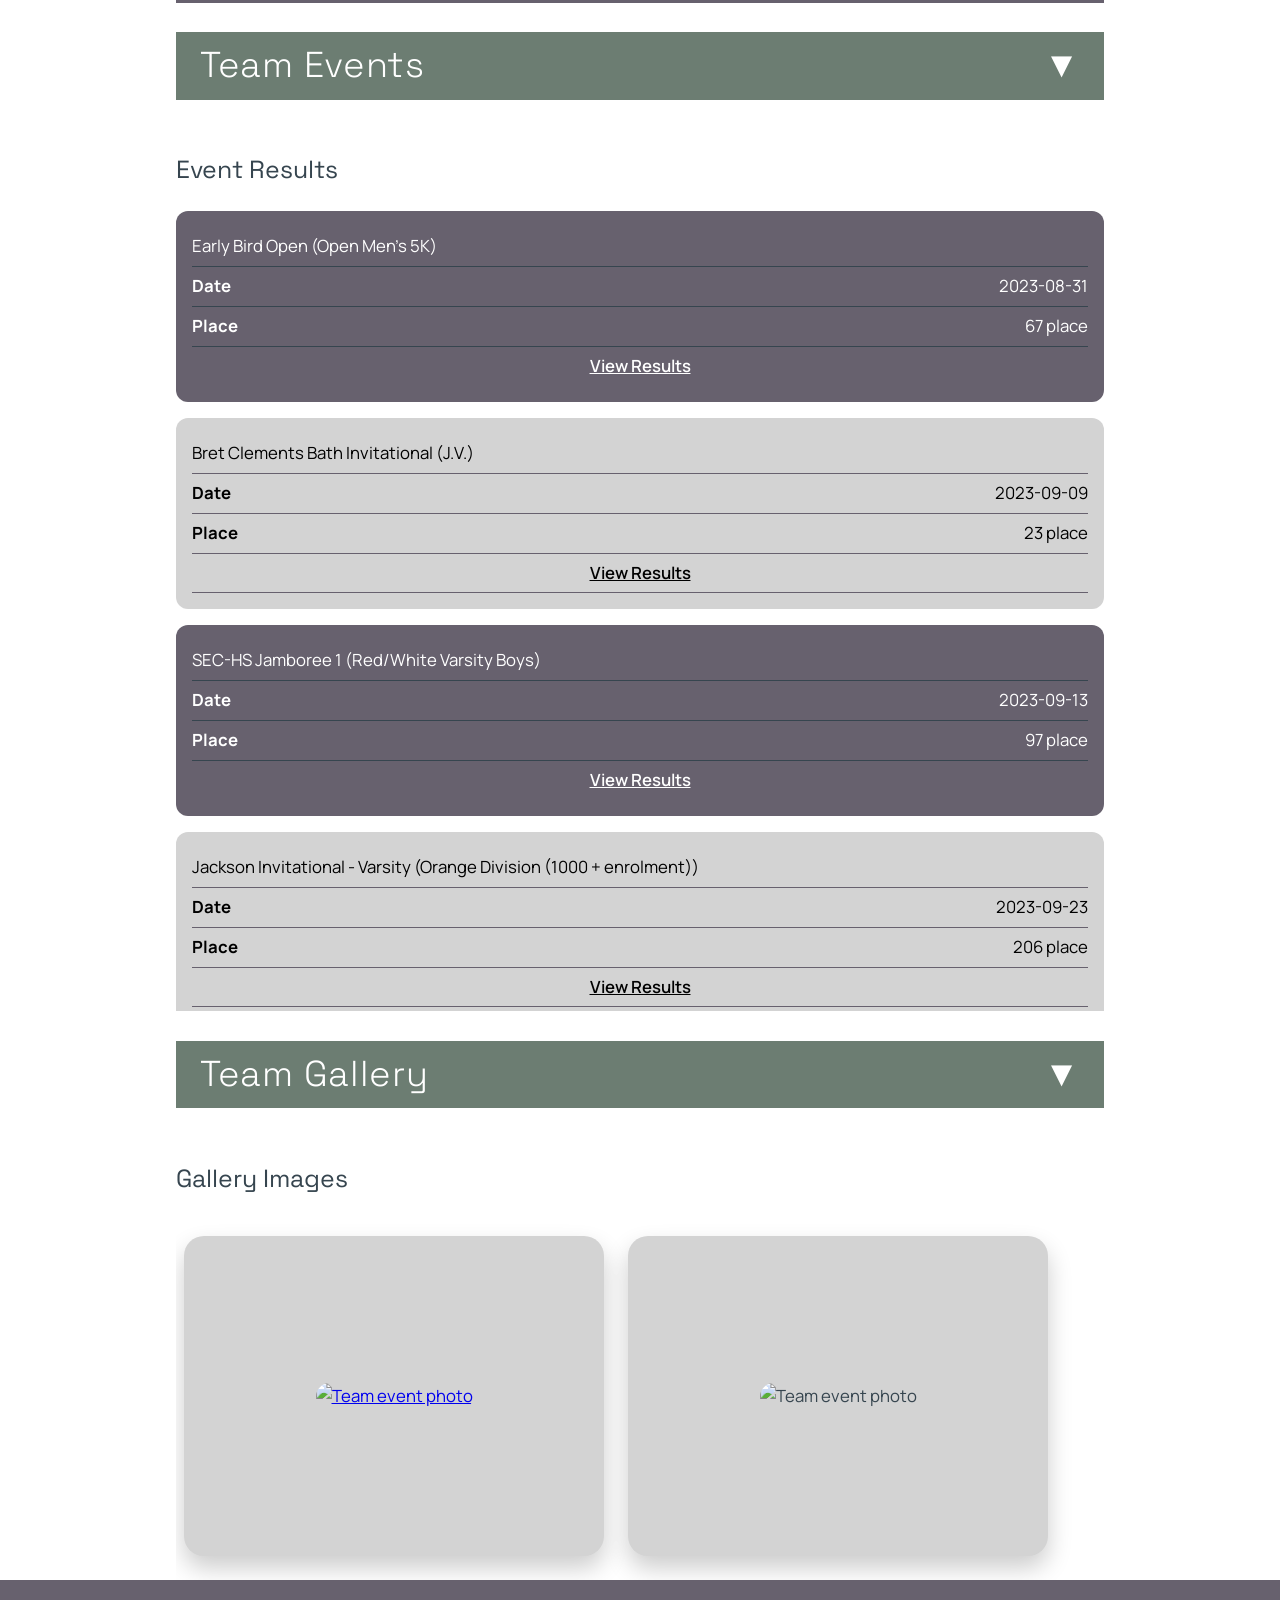
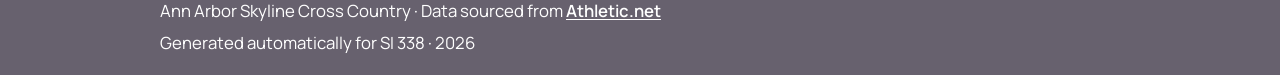
==== commit 1f0e6ebf: "added fancy images, added mark csv" ====
--- a/index.html
+++ b/index.html
@@ -5,6 +5,7 @@
   <meta charset="UTF-8" />
   <meta name="viewport" content="width=device-width, initial-scale=1.0" />
   <title>Ann Arbor Skyline</title>
+  <link rel="stylesheet" href="dist/css/lightbox.css">
   <link rel="stylesheet" href="styles/style.css">
   <!-- <link rel="stylesheet" href="styles/reset.css"> -->
 </head>
@@ -36,61 +37,53 @@
       <h2><label for="toggle-roster">The Athletes</label></h2>
 
       <div class="collapsible-content">
-      <div id="sort-by-choices">
-        <form>
-          <fieldset>
-            <legend>Sort Athletes</legend>
-
-            <p id="sort-instructions">
-              Choose a field to sort the athlete roster.
-            </p>
-
-            <label for="sort-by">Sort by:</label>
-            <select id="sort-by" name="sort-by" aria-describedby="sort-instructions">
-              <option value="name">Name</option>
-              <option value="grade">Grade</option>
-              <option value="season-record">Season Record (SR)</option>
-              <option value="personal-record">Personal Record (PR)</option>
-            </select>
-          </fieldset>
-        </form>
-      </div>
-
-      <article id="athlete-roster">
-        <h3>Athlete Roster</h3>
-        
-    <div class="athlete-card"
-         data-name="Garrett Comer"
-         data-grade="11"
-         data-sr="17:22.3"
-         data-pr="17:22.3">
-
-      <div class="card-inner">
-
-        <div class="card-front">
-          <img
-            src="./images/athletes/21615274/profile.jpg"
-            alt="Garrett Comer profile picture"
-            class="athlete-photo"
-            loading="lazy"
-          />
+        <div id="sort-by-choices">
+          <form>
+            <fieldset>
+              <legend>Sort Athletes</legend>
+
+              <p id="sort-instructions">
+                Choose a field to sort the athlete roster.
+              </p>
+
+              <label for="sort-by">Sort by:</label>
+              <select id="sort-by" name="sort-by" aria-describedby="sort-instructions">
+                <option value="name">Name</option>
+                <option value="grade">Grade</option>
+                <option value="season-record">Season Record (SR)</option>
+                <option value="personal-record">Personal Record (PR)</option>
+              </select>
+            </fieldset>
+          </form>
         </div>
 
-        <div class="card-back">
-          <h3 class="athlete-name">Garrett Comer</h3>
-          <p class="athlete-grade">Grade: 11</p>
-          <p class="athlete-sr">Season Record: 17:22.3</p>
-          <p class="athlete-pr">Personal Record: 17:22.3</p>
-
-          <a href="./athletes/21615274/index.html" class="athlete-link">
-            View Profile
-          </a>
-        </div>
-
-      </div>
-    </div>
-    
-      </article>
+        <article id="athlete-roster">
+          <h3>Athlete Roster</h3>
+
+          <div class="athlete-card" data-name="Garrett Comer" data-grade="11" data-sr="17:22.3" data-pr="17:22.3">
+
+            <div class="card-inner">
+
+              <div class="card-front">
+                <img src="./images/athletes/21615274/profile.jpg" alt="Garrett Comer profile picture"
+                  class="athlete-photo" loading="lazy" />
+              </div>
+
+              <div class="card-back">
+                <h3 class="athlete-name">Garrett Comer</h3>
+                <p class="athlete-grade">Grade: 11</p>
+                <p class="athlete-sr">Season Record: 17:22.3</p>
+                <p class="athlete-pr">Personal Record: 17:22.3</p>
+
+                <a href="./athletes/21615274/index.html" class="athlete-link">
+                  View Profile
+                </a>
+              </div>
+
+            </div>
+          </div>
+
+        </article>
       </div>
     </section>
 
@@ -99,17 +92,17 @@
       <h2><label for="toggle-accomplishments">Team Accomplishments</label></h2>
 
       <div class="collapsible-content">
-      <article>
-        <h3>Accomplishment Highlights</h3>
-        <ul>
-          <li><strong>Fastest Time:</strong> Garrett Comer — 17:22.3</li>
-<li><strong>Highest Placement:</strong> Garrett Comer — 9 place</li>
-<li><strong>Best Grade 9 Athlete:</strong> Garrett Comer — 18:24.6 PR</li>
-<li><strong>Best Grade 10 Athlete:</strong> Garrett Comer — 21:04.2</li>
-<li><strong>Best Grade 11 Athlete:</strong> Garrett Comer — 17:22.3</li>
-<li><strong>Most Meets Competed:</strong> Garrett Comer — 13 meets</li>
-        </ul>
-      </article>
+        <article>
+          <h3>Accomplishment Highlights</h3>
+          <ul>
+            <li><strong>Fastest Time:</strong> Garrett Comer — 17:22.3</li>
+            <li><strong>Highest Placement:</strong> Garrett Comer — 9 place</li>
+            <li><strong>Best Grade 9 Athlete:</strong> Garrett Comer — 18:24.6 PR</li>
+            <li><strong>Best Grade 10 Athlete:</strong> Garrett Comer — 21:04.2</li>
+            <li><strong>Best Grade 11 Athlete:</strong> Garrett Comer — 17:22.3</li>
+            <li><strong>Most Meets Competed:</strong> Garrett Comer — 13 meets</li>
+          </ul>
+        </article>
       </div>
     </section>
 
@@ -118,93 +111,145 @@
       <h2><label for="toggle-comparison">Compare Athletes</label></h2>
 
       <div class="collapsible-content">
-      <div class="comparison-controls">
-        <form>
-          <fieldset>
-            <legend>Select Athletes to Compare</legend>
-
-            <p id="comparison-instructions">
-              Select two athletes from the dropdowns to compare their season
-              statistics and shared meets
-            </p>
-
-            <div class="comparison-select">
-              <label for="athlete-a">Athlete A:</label>
-              <select id="athlete-a" name="athlete-a" aria-describedby="comparison-instructions">
-                <option value="21615274" selected>Garrett Comer</option>
-              </select>
+        <div class="comparison-controls">
+          <form>
+            <fieldset>
+              <legend>Select Athletes to Compare</legend>
+
+              <p id="comparison-instructions">
+                Select two athletes from the dropdowns to compare their season
+                statistics and shared meets
+              </p>
+
+              <div class="comparison-select">
+                <label for="athlete-a">Athlete A:</label>
+                <select id="athlete-a" name="athlete-a" aria-describedby="comparison-instructions">
+                  <option value="21615274" selected>Garrett Comer</option>
+                </select>
+              </div>
+
+              <div class="comparison-select">
+                <label for="athlete-b">Athlete B:</label>
+                <select id="athlete-b" name="athlete-b" aria-describedby="comparison-instructions">
+                  <option value="21615274" selected>Garrett Comer</option>
+                </select>
+              </div>
+
+              <button type="button" id="compare-button">
+                Compare
+              </button>
+            </fieldset>
+          </form>
+        </div>
+
+        <article id="comparison-results">
+          <h3>Comparison Results</h3>
+
+          <div class="comparison-cards">
+
+            <div class="comparison-card">
+              <img src="./images/athletes/21615274/profile.jpg" alt="Garrett Comer profile picture" />
+              <h3>Garrett Comer</h3>
+              <p>Grade: 11</p>
+              <p>Season Record: 17:22.3</p>
+              <p>Personal Record: 17:22.3</p>
+              <p>Meets Competed: 13</p>
             </div>
 
-            <div class="comparison-select">
-              <label for="athlete-b">Athlete B:</label>
-              <select id="athlete-b" name="athlete-b" aria-describedby="comparison-instructions">
-                <option value="21615274" selected>Garrett Comer</option>
-              </select>
+            <div class="comparison-card">
+              <img src="./images/athletes/21615274/profile.jpg" alt="Garrett Comer profile picture" />
+              <h3>Garrett Comer</h3>
+              <p>Grade: 11</p>
+              <p>Season Record: 17:22.3</p>
+              <p>Personal Record: 17:22.3</p>
+              <p>Meets Competed: 13</p>
             </div>
 
-            <button type="button" id="compare-button">
-              Compare
-            </button>
-          </fieldset>
-        </form>
-      </div>
-
-      <article id="comparison-results">
-        <h3>Comparison Results</h3>
-        
-    <div class="comparison-cards">
-
-      <div class="comparison-card">
-        <img src="./images/athletes/21615274/profile.jpg" alt="Garrett Comer profile picture" />
-        <h3>Garrett Comer</h3>
-        <p>Grade: 11</p>
-        <p>Season Record: 17:22.3</p>
-        <p>Personal Record: 17:22.3</p>
-        <p>Meets Competed: 13</p>
-      </div>
-
-      <div class="comparison-card">
-        <img src="./images/athletes/21615274/profile.jpg" alt="Garrett Comer profile picture" />
-        <h3>Garrett Comer</h3>
-        <p>Grade: 11</p>
-        <p>Season Record: 17:22.3</p>
-        <p>Personal Record: 17:22.3</p>
-        <p>Meets Competed: 13</p>
-      </div>
-
-    </div>
-
-    
+          </div>
+
+
           <h3>Shared Meets</h3>
-        <div class="shared-meets" tabindex="0" aria-label="Shared meets comparison table">
-          <table>
-            <thead>
-              <tr>
-                <th>Meet</th>
-                <th>Garrett Comer Place</th>
-                <th>Garrett Comer Place</th>
-              </tr>
-            </thead>
-            <tbody>
-              <tr><td>2023 Portage XC Invitational (Division 1 Reserve)</td><td>104</td><td>104</td></tr>
-<tr><td>2024 Portage Invitational</td><td>318</td><td>318</td></tr>
-<tr><td>2nd Ann Arbor City Preview presented by AARC</td><td>9</td><td>9</td></tr>
-<tr><td>37th Early Bird Open (HS Open 5K)</td><td>160</td><td>160</td></tr>
-<tr><td>39th Fr Gabriel Richard Cross Country Invite (Varsity Large School)</td><td>134</td><td>134</td></tr>
-<tr><td>Bret Clements Bath Invitational (J.V.)</td><td>23</td><td>23</td></tr>
-<tr><td>Early Bird Open (Open Men&#39;s 5K)</td><td>67</td><td>67</td></tr>
-<tr><td>Jackson Invitational - Varsity (Orange Division (1000 + enrolment))</td><td>206</td><td>206</td></tr>
-<tr><td>Lamplighter Invitational</td><td>35</td><td>35</td></tr>
-<tr><td>Post Regional Open Meet (PROM) - Springfiled Oaks</td><td>13</td><td>13</td></tr>
-<tr><td>SEC HS Championship (All Division Reserve)</td><td>44</td><td>44</td></tr>
-<tr><td>SEC Jamboree 2 (Red) (Reserve Wave 1 (&lt;21:00))</td><td>21</td><td>21</td></tr>
-<tr><td>SEC-HS Jamboree 1 (Red/White Varsity Boys)</td><td>97</td><td>97</td></tr>
-            </tbody>
-          </table>
-        </div>
-        
-    
-      </article>
+          <div class="shared-meets" tabindex="0" aria-label="Shared meets comparison table">
+            <table>
+              <thead>
+                <tr>
+                  <th>Meet</th>
+                  <th>Garrett Comer Place</th>
+                  <th>Garrett Comer Place</th>
+                </tr>
+              </thead>
+              <tbody>
+                <tr>
+                  <td>2023 Portage XC Invitational (Division 1 Reserve)</td>
+                  <td>104</td>
+                  <td>104</td>
+                </tr>
+                <tr>
+                  <td>2024 Portage Invitational</td>
+                  <td>318</td>
+                  <td>318</td>
+                </tr>
+                <tr>
+                  <td>2nd Ann Arbor City Preview presented by AARC</td>
+                  <td>9</td>
+                  <td>9</td>
+                </tr>
+                <tr>
+                  <td>37th Early Bird Open (HS Open 5K)</td>
+                  <td>160</td>
+                  <td>160</td>
+                </tr>
+                <tr>
+                  <td>39th Fr Gabriel Richard Cross Country Invite (Varsity Large School)</td>
+                  <td>134</td>
+                  <td>134</td>
+                </tr>
+                <tr>
+                  <td>Bret Clements Bath Invitational (J.V.)</td>
+                  <td>23</td>
+                  <td>23</td>
+                </tr>
+                <tr>
+                  <td>Early Bird Open (Open Men&#39;s 5K)</td>
+                  <td>67</td>
+                  <td>67</td>
+                </tr>
+                <tr>
+                  <td>Jackson Invitational - Varsity (Orange Division (1000 + enrolment))</td>
+                  <td>206</td>
+                  <td>206</td>
+                </tr>
+                <tr>
+                  <td>Lamplighter Invitational</td>
+                  <td>35</td>
+                  <td>35</td>
+                </tr>
+                <tr>
+                  <td>Post Regional Open Meet (PROM) - Springfiled Oaks</td>
+                  <td>13</td>
+                  <td>13</td>
+                </tr>
+                <tr>
+                  <td>SEC HS Championship (All Division Reserve)</td>
+                  <td>44</td>
+                  <td>44</td>
+                </tr>
+                <tr>
+                  <td>SEC Jamboree 2 (Red) (Reserve Wave 1 (&lt;21:00))</td>
+                  <td>21</td>
+                  <td>21</td>
+                </tr>
+                <tr>
+                  <td>SEC-HS Jamboree 1 (Red/White Varsity Boys)</td>
+                  <td>97</td>
+                  <td>97</td>
+                </tr>
+              </tbody>
+            </table>
+          </div>
+
+
+        </article>
       </div>
     </section>
 
@@ -213,36 +258,114 @@
       <h2><label for="toggle-events">Team Events</label></h2>
 
       <div class="collapsible-content">
-      <article>
-        <h3>Event Results</h3>
-					<div class="events-results" tabindex="0" aria-label="Team event results table">
-        <table id="events-table">
-          <thead>
-            <tr>
-              <th>Race</th>
-              <th>Date</th>
-              <th>Placement</th>
-              <th>Results</th>
-            </tr>
-          </thead>
-          <tbody>
-            <tr><td>Early Bird Open (Open Men&#39;s 5K)</td><td>2023-08-31</td><td>67 place</td><td><a href="https://www.athletic.net/CrossCountry/meet/223660/results/894305" target="_blank">View Results</a></td></tr>
-<tr><td>Bret Clements Bath Invitational (J.V.)</td><td>2023-09-09</td><td>23 place</td><td><a href="https://www.athletic.net/CrossCountry/meet/221738/results/887403" target="_blank">View Results</a></td></tr>
-<tr><td>SEC-HS Jamboree 1 (Red/White Varsity Boys)</td><td>2023-09-13</td><td>97 place</td><td><a href="https://www.athletic.net/CrossCountry/meet/221764/results/887492" target="_blank">View Results</a></td></tr>
-<tr><td>Jackson Invitational - Varsity (Orange Division (1000 + enrolment))</td><td>2023-09-23</td><td>206 place</td><td><a href="https://www.athletic.net/CrossCountry/meet/221802/results/887639" target="_blank">View Results</a></td></tr>
-<tr><td>SEC Jamboree 2 (Red) (Reserve Wave 1 (&lt;21:00))</td><td>2023-09-27</td><td>21 place</td><td><a href="https://www.athletic.net/CrossCountry/meet/222702/results/890995" target="_blank">View Results</a></td></tr>
-<tr><td>2023 Portage XC Invitational (Division 1 Reserve)</td><td>2023-10-07</td><td>104 place</td><td><a href="https://www.athletic.net/CrossCountry/meet/221793/results/887586" target="_blank">View Results</a></td></tr>
-<tr><td>39th Fr Gabriel Richard Cross Country Invite (Varsity Large School)</td><td>2023-10-14</td><td>134 place</td><td><a href="https://www.athletic.net/CrossCountry/meet/221531/results/886426" target="_blank">View Results</a></td></tr>
-<tr><td>SEC HS Championship (All Division Reserve)</td><td>2023-10-19</td><td>44 place</td><td><a href="https://www.athletic.net/CrossCountry/meet/221762/results/887481" target="_blank">View Results</a></td></tr>
-<tr><td>Post Regional Open Meet (PROM) - Springfiled Oaks</td><td>2023-10-28</td><td>13 place</td><td><a href="https://www.athletic.net/CrossCountry/meet/229906/results/916818" target="_blank">View Results</a></td></tr>
-<tr><td>37th Early Bird Open (HS Open 5K)</td><td>2024-08-29</td><td>160 place</td><td><a href="https://www.athletic.net/CrossCountry/meet/235827/results/943367" target="_blank">View Results</a></td></tr>
-<tr><td>Lamplighter Invitational</td><td>2025-08-15</td><td>35 place</td><td><a href="https://www.athletic.net/CrossCountry/meet/247194/results/1007644" target="_blank">View Results</a></td></tr>
-<tr><td>2nd Ann Arbor City Preview presented by AARC</td><td>2025-08-27</td><td>9 place</td><td><a href="https://www.athletic.net/CrossCountry/meet/253860/results/1013715" target="_blank">View Results</a></td></tr>
-<tr><td>2024 Portage Invitational</td><td>2025-10-05</td><td>318 place</td><td><a href="https://www.athletic.net/CrossCountry/meet/237295/results/948796" target="_blank">View Results</a></td></tr>
-          </tbody>
-        </table>
-					</div>
-      </article>
+        <article>
+          <h3>Event Results</h3>
+          <div class="events-results" tabindex="0" aria-label="Team event results table">
+            <table id="events-table">
+              <thead>
+                <tr>
+                  <th>Race</th>
+                  <th>Date</th>
+                  <th>Placement</th>
+                  <th>Results</th>
+                </tr>
+              </thead>
+              <tbody>
+                <tr>
+                  <td>Early Bird Open (Open Men&#39;s 5K)</td>
+                  <td>2023-08-31</td>
+                  <td>67 place</td>
+                  <td><a href="https://www.athletic.net/CrossCountry/meet/223660/results/894305" target="_blank">View
+                      Results</a></td>
+                </tr>
+                <tr>
+                  <td>Bret Clements Bath Invitational (J.V.)</td>
+                  <td>2023-09-09</td>
+                  <td>23 place</td>
+                  <td><a href="https://www.athletic.net/CrossCountry/meet/221738/results/887403" target="_blank">View
+                      Results</a></td>
+                </tr>
+                <tr>
+                  <td>SEC-HS Jamboree 1 (Red/White Varsity Boys)</td>
+                  <td>2023-09-13</td>
+                  <td>97 place</td>
+                  <td><a href="https://www.athletic.net/CrossCountry/meet/221764/results/887492" target="_blank">View
+                      Results</a></td>
+                </tr>
+                <tr>
+                  <td>Jackson Invitational - Varsity (Orange Division (1000 + enrolment))</td>
+                  <td>2023-09-23</td>
+                  <td>206 place</td>
+                  <td><a href="https://www.athletic.net/CrossCountry/meet/221802/results/887639" target="_blank">View
+                      Results</a></td>
+                </tr>
+                <tr>
+                  <td>SEC Jamboree 2 (Red) (Reserve Wave 1 (&lt;21:00))</td>
+                  <td>2023-09-27</td>
+                  <td>21 place</td>
+                  <td><a href="https://www.athletic.net/CrossCountry/meet/222702/results/890995" target="_blank">View
+                      Results</a></td>
+                </tr>
+                <tr>
+                  <td>2023 Portage XC Invitational (Division 1 Reserve)</td>
+                  <td>2023-10-07</td>
+                  <td>104 place</td>
+                  <td><a href="https://www.athletic.net/CrossCountry/meet/221793/results/887586" target="_blank">View
+                      Results</a></td>
+                </tr>
+                <tr>
+                  <td>39th Fr Gabriel Richard Cross Country Invite (Varsity Large School)</td>
+                  <td>2023-10-14</td>
+                  <td>134 place</td>
+                  <td><a href="https://www.athletic.net/CrossCountry/meet/221531/results/886426" target="_blank">View
+                      Results</a></td>
+                </tr>
+                <tr>
+                  <td>SEC HS Championship (All Division Reserve)</td>
+                  <td>2023-10-19</td>
+                  <td>44 place</td>
+                  <td><a href="https://www.athletic.net/CrossCountry/meet/221762/results/887481" target="_blank">View
+                      Results</a></td>
+                </tr>
+                <tr>
+                  <td>Post Regional Open Meet (PROM) - Springfiled Oaks</td>
+                  <td>2023-10-28</td>
+                  <td>13 place</td>
+                  <td><a href="https://www.athletic.net/CrossCountry/meet/229906/results/916818" target="_blank">View
+                      Results</a></td>
+                </tr>
+                <tr>
+                  <td>37th Early Bird Open (HS Open 5K)</td>
+                  <td>2024-08-29</td>
+                  <td>160 place</td>
+                  <td><a href="https://www.athletic.net/CrossCountry/meet/235827/results/943367" target="_blank">View
+                      Results</a></td>
+                </tr>
+                <tr>
+                  <td>Lamplighter Invitational</td>
+                  <td>2025-08-15</td>
+                  <td>35 place</td>
+                  <td><a href="https://www.athletic.net/CrossCountry/meet/247194/results/1007644" target="_blank">View
+                      Results</a></td>
+                </tr>
+                <tr>
+                  <td>2nd Ann Arbor City Preview presented by AARC</td>
+                  <td>2025-08-27</td>
+                  <td>9 place</td>
+                  <td><a href="https://www.athletic.net/CrossCountry/meet/253860/results/1013715" target="_blank">View
+                      Results</a></td>
+                </tr>
+                <tr>
+                  <td>2024 Portage Invitational</td>
+                  <td>2025-10-05</td>
+                  <td>318 place</td>
+                  <td><a href="https://www.athletic.net/CrossCountry/meet/237295/results/948796" target="_blank">View
+                      Results</a></td>
+                </tr>
+              </tbody>
+            </table>
+          </div>
+        </article>
       </div>
     </section>
 
@@ -251,17 +374,20 @@
       <h2><label for="toggle-gallery">Team Gallery</label></h2>
 
       <div class="collapsible-content">
-      <article class="gallery-grid">
-        <h3>Gallery Images</h3>
-				<div class="gallery" tabindex="0" aria-label="Team gallery">
-          <div class="gallery-card">
-            <img src="./images/athletes/21615274/2023EarlyBirdOpen.jpg" alt="Team event photo" loading="lazy" />
+        <article class="gallery-grid">
+          <h3>Gallery Images</h3>
+          <div class="gallery" tabindex="0" aria-label="Team gallery">
+            <div class="gallery-card">
+              <a href="./images/athletes/21615274/2023EarlyBirdOpen.jpg" target="_blank" data-lightbox="human"
+                data-title="Garrett running" data-alt="Garrett running at meet">
+                <img src="./images/athletes/21615274/2023EarlyBirdOpen.jpg" alt="Team event photo" loading="lazy" />
+              </a>
+            </div>
+            <div class="gallery-card">
+              <img src="./images/athletes/21615274/2023PROM.jpg" alt="Team event photo" loading="lazy" />
+            </div>
           </div>
-          <div class="gallery-card">
-            <img src="./images/athletes/21615274/2023PROM.jpg" alt="Team event photo" loading="lazy" />
-          </div>
-				</div>
-      </article>
+        </article>
       </div>
     </section>
 
@@ -284,6 +410,8 @@
     </div>
   </footer>
 
+  <script src="dist/js/lightbox-plus-jquery.js"></script>
+
 </body>
 
 </html>
--- a/styles/style.css
+++ b/styles/style.css
@@ -268,7 +268,7 @@
 }
 
 section:target>h2 {
-	background-color: var(--brand-primary);
+	background-color: var(--brand-secondary);
 	color: white;
 }
 
@@ -604,7 +604,7 @@
 	display: flex;
 	justify-content: center;
 	background-color: var(--brand-background);
-	border-radius: 24px;
+	border-radius: 25px;
 }
 
 .card-inner {
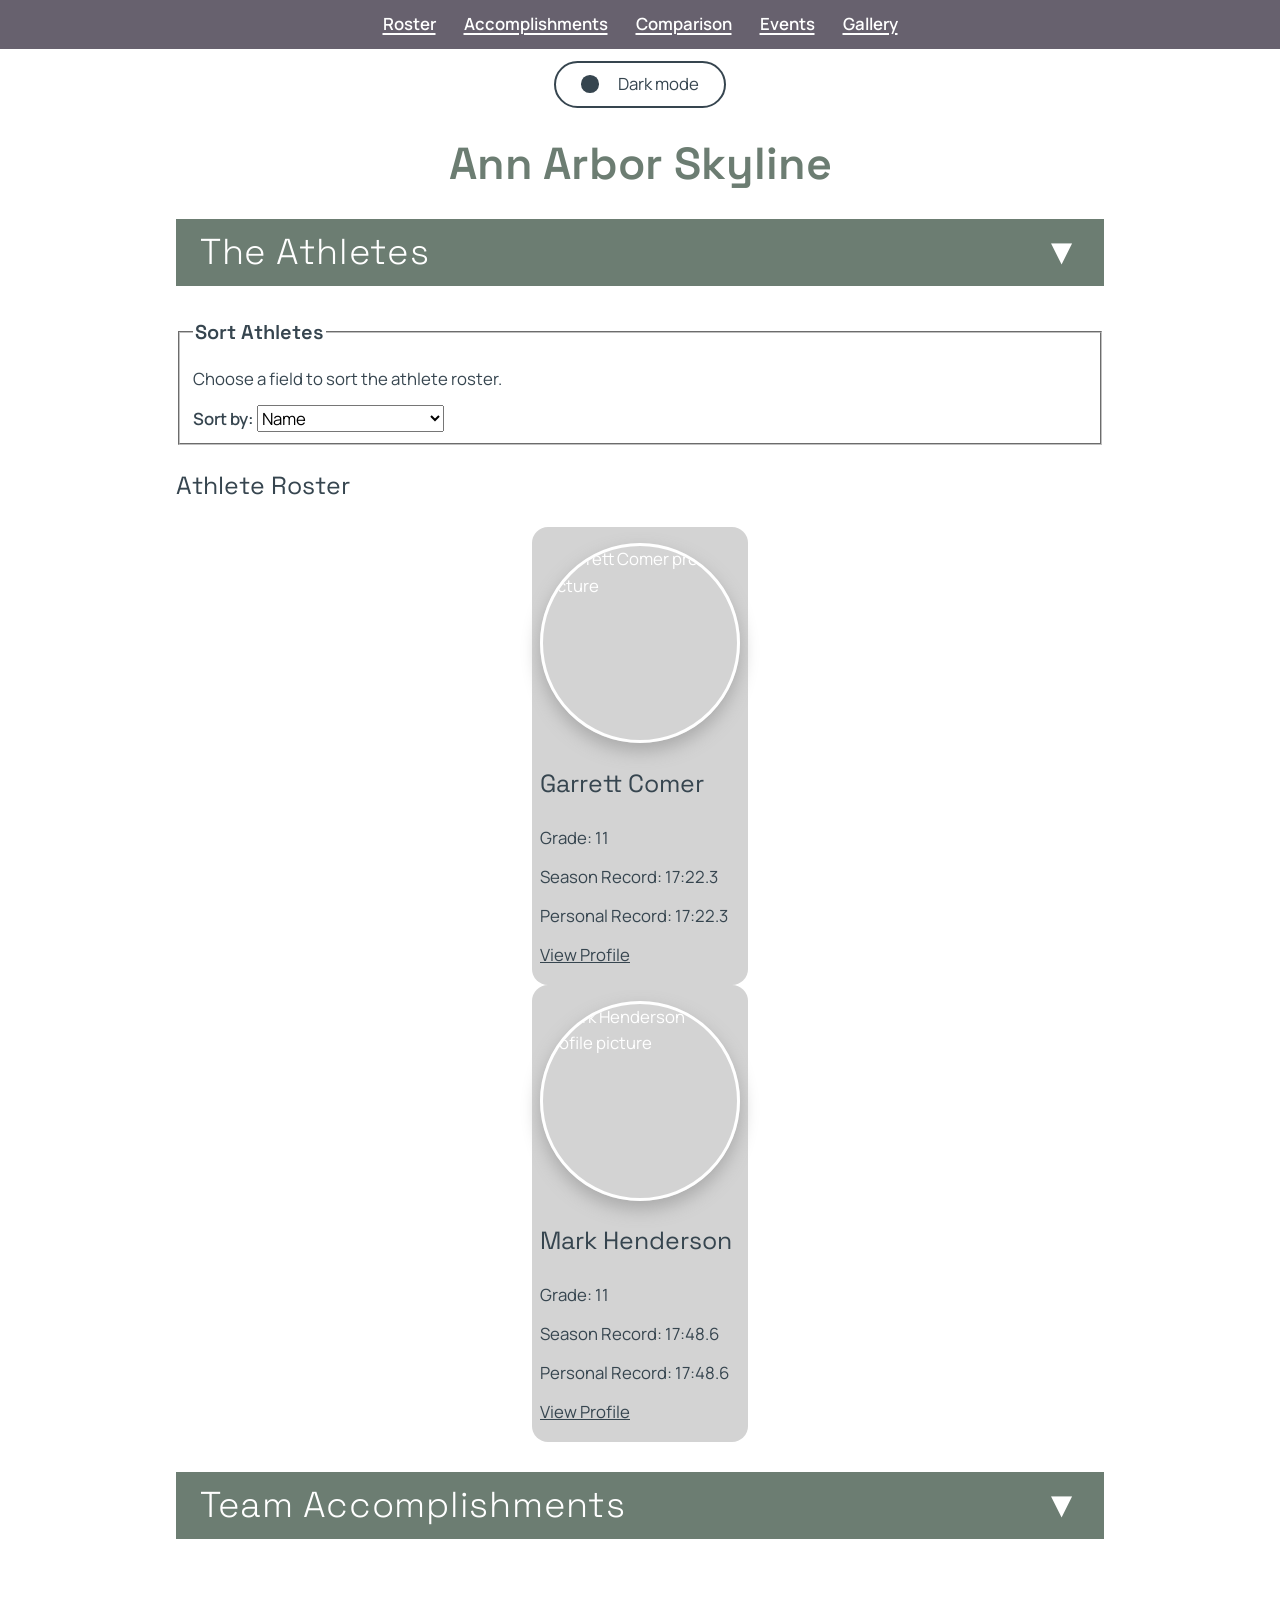
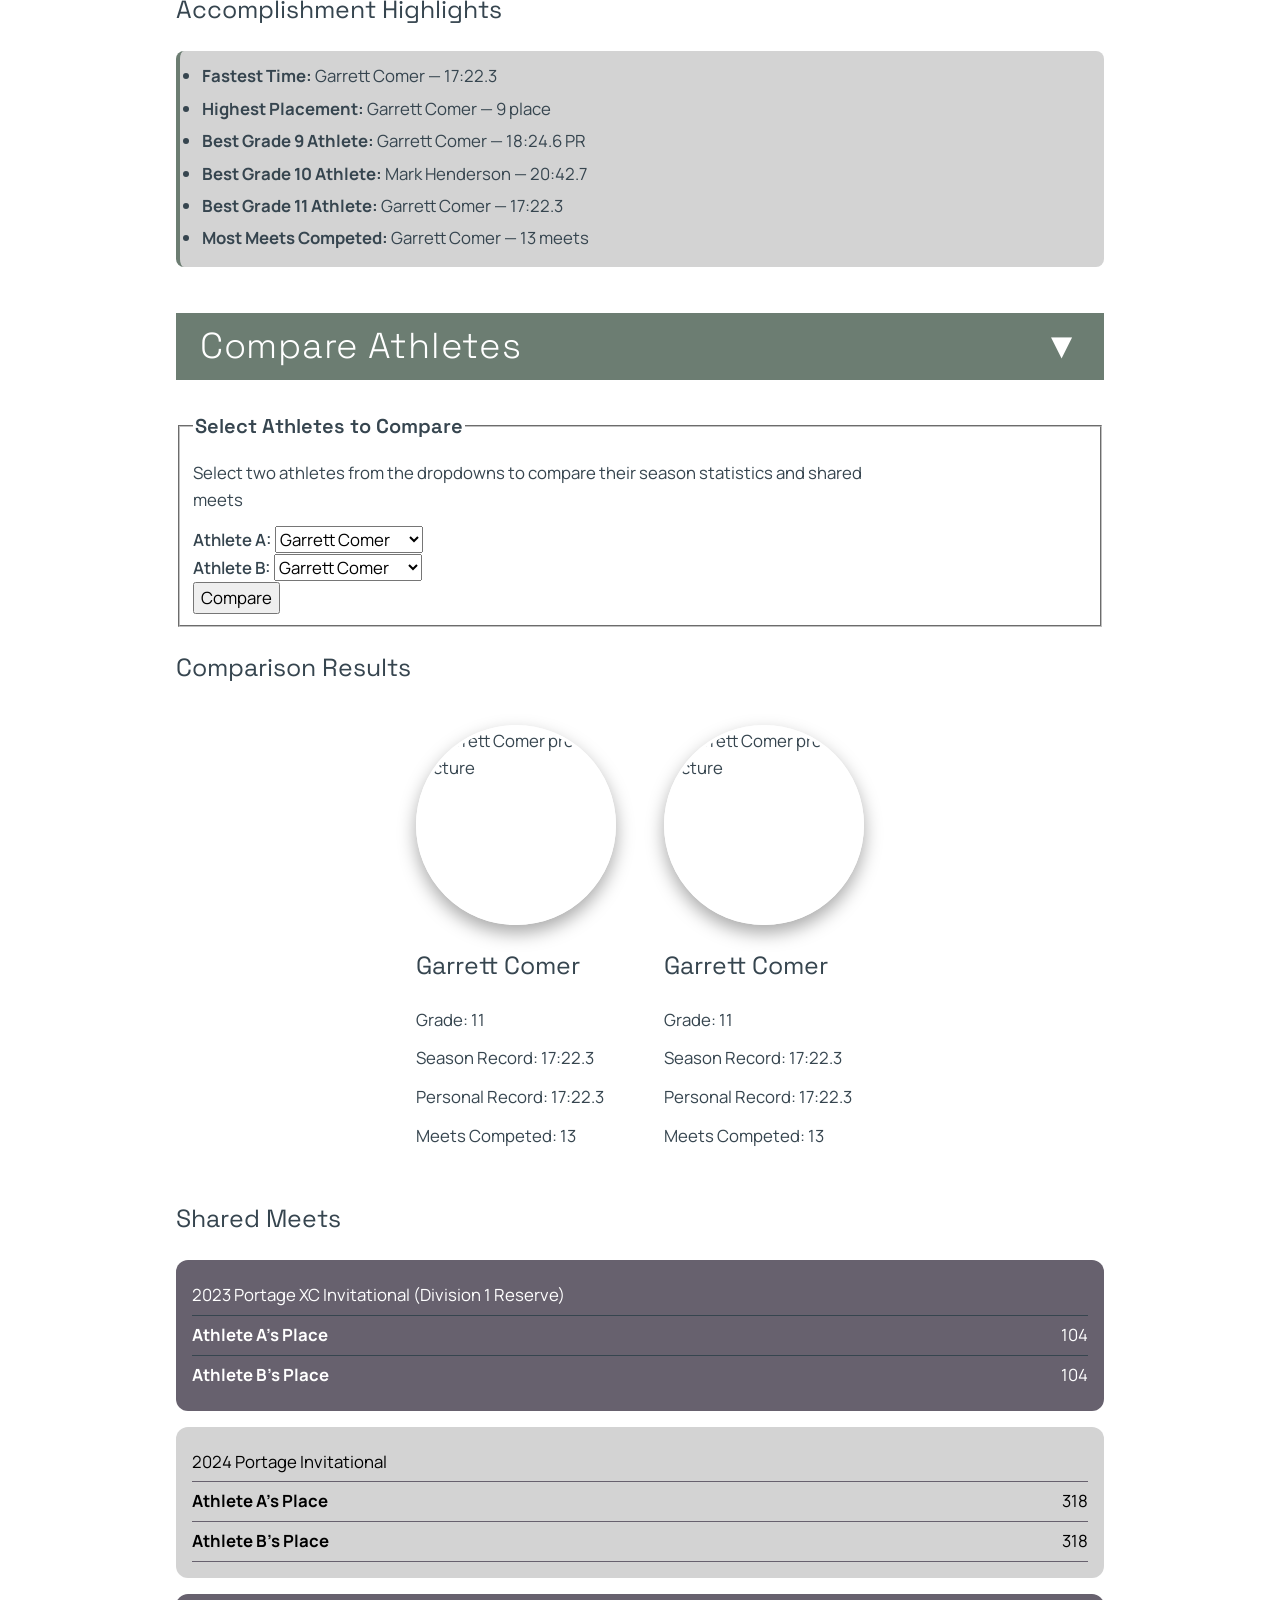
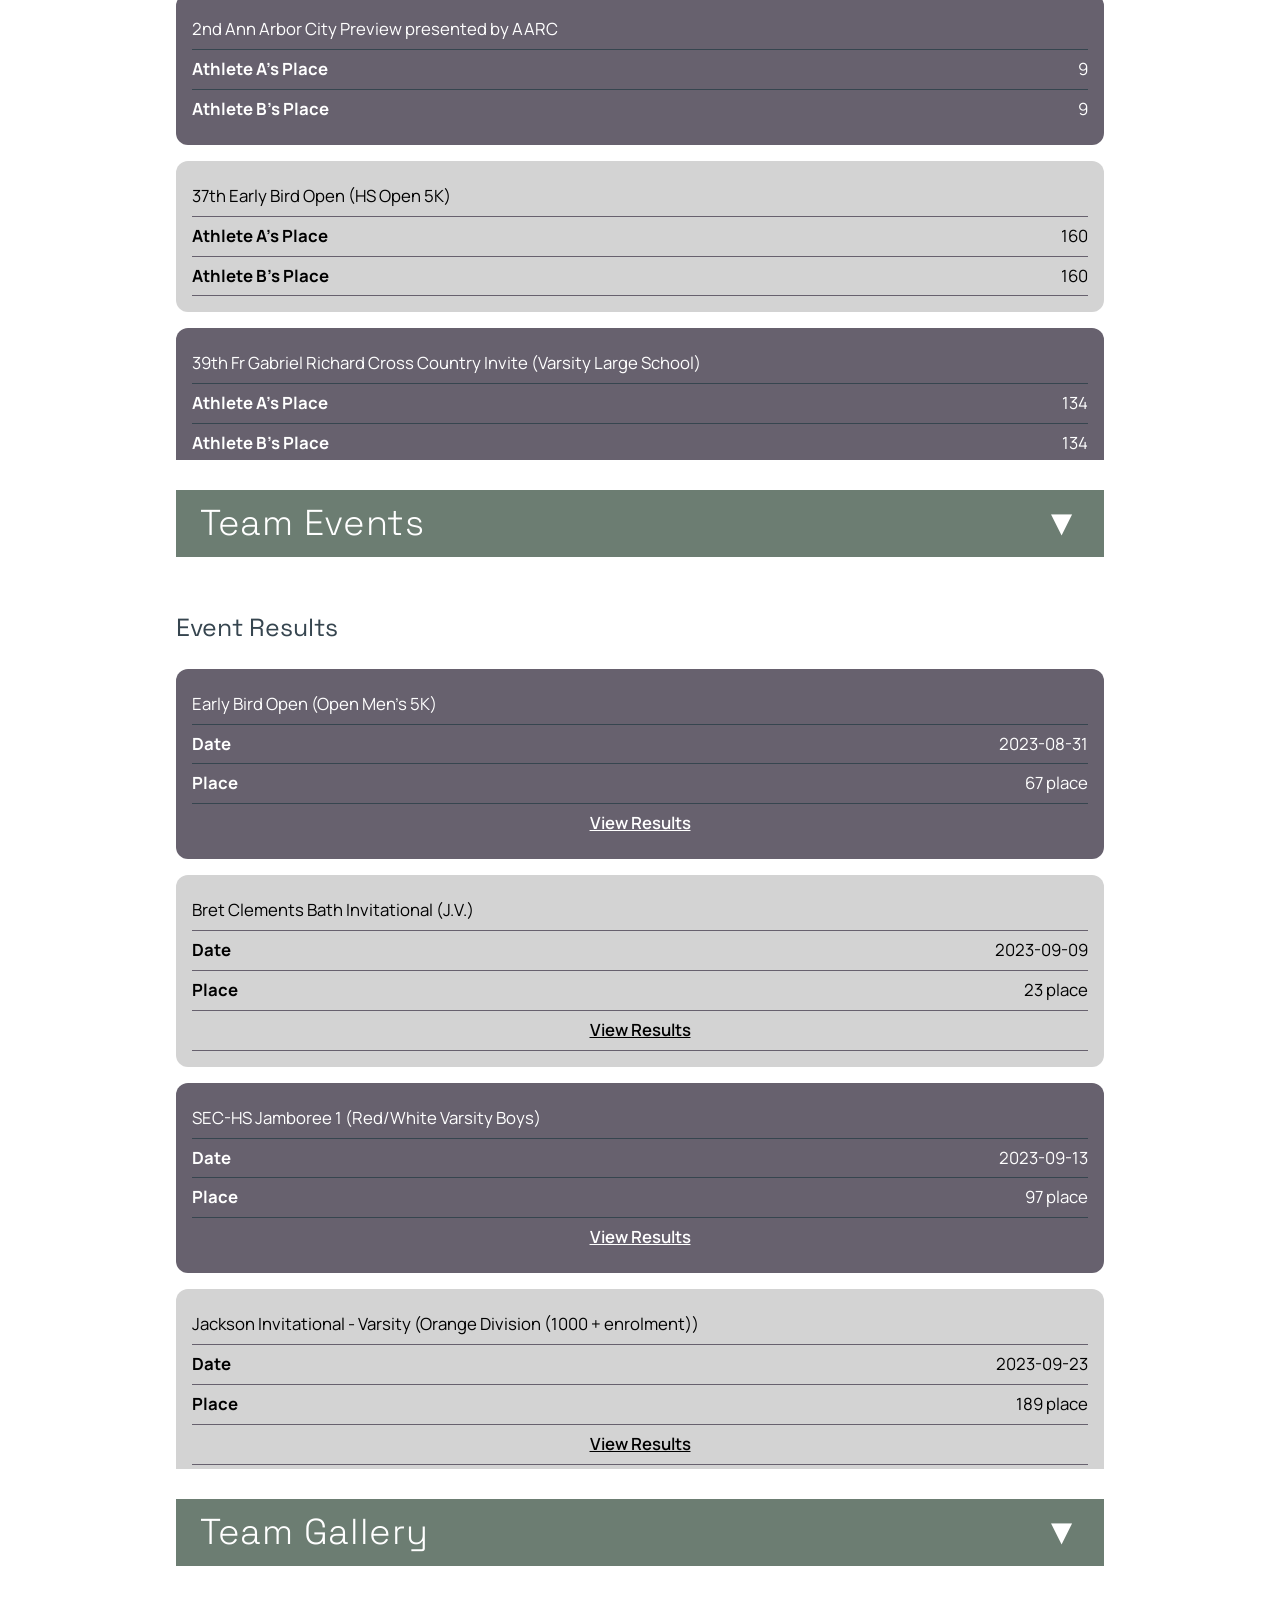
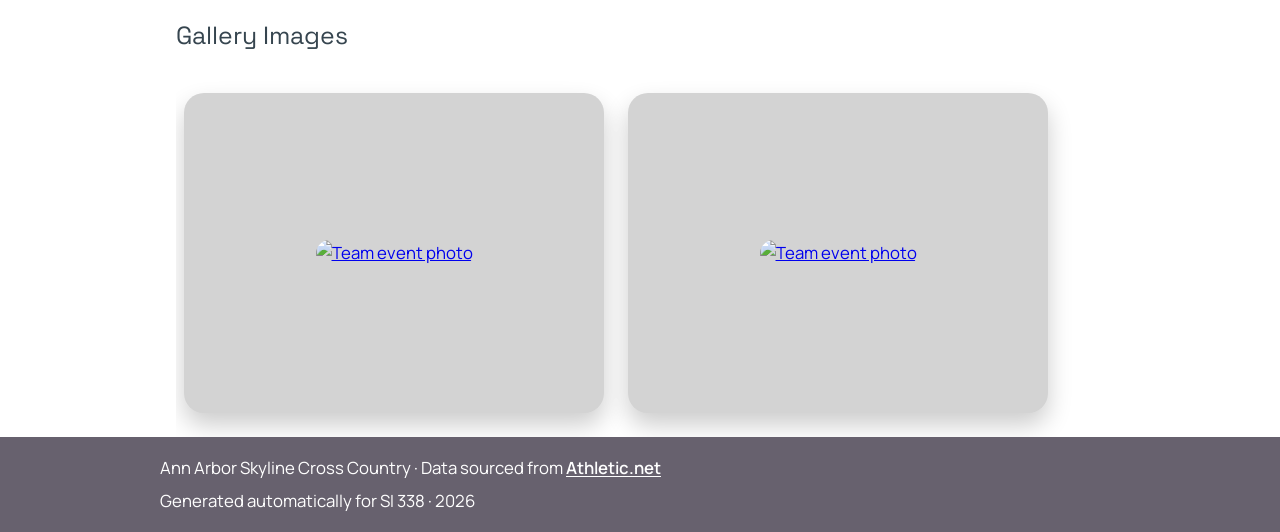
==== commit be124798: "created a nice template style to where I can add more athletes and now we are getting close to the e" ====
--- a/index.html
+++ b/index.html
@@ -59,30 +59,70 @@
 
         <article id="athlete-roster">
           <h3>Athlete Roster</h3>
-
-          <div class="athlete-card" data-name="Garrett Comer" data-grade="11" data-sr="17:22.3" data-pr="17:22.3">
-
-            <div class="card-inner">
-
-              <div class="card-front">
-                <img src="./images/athletes/21615274/profile.jpg" alt="Garrett Comer profile picture"
-                  class="athlete-photo" loading="lazy" />
-              </div>
-
-              <div class="card-back">
-                <h3 class="athlete-name">Garrett Comer</h3>
-                <p class="athlete-grade">Grade: 11</p>
-                <p class="athlete-sr">Season Record: 17:22.3</p>
-                <p class="athlete-pr">Personal Record: 17:22.3</p>
-
-                <a href="./athletes/21615274/index.html" class="athlete-link">
-                  View Profile
-                </a>
-              </div>
-
-            </div>
-          </div>
-
+          
+    <div class="athlete-card"
+         data-name="Garrett Comer"
+         data-grade="11"
+         data-sr="17:22.3"
+         data-pr="17:22.3">
+
+      <div class="card-inner">
+
+        <div class="card-front">
+          <img
+            src="./images/athletes/21615274/profile.jpg"
+            alt="Garrett Comer profile picture"
+            class="athlete-photo"
+            loading="lazy"
+          />
+        </div>
+
+        <div class="card-back">
+          <h3 class="athlete-name">Garrett Comer</h3>
+          <p class="athlete-grade">Grade: 11</p>
+          <p class="athlete-sr">Season Record: 17:22.3</p>
+          <p class="athlete-pr">Personal Record: 17:22.3</p>
+
+          <a href="./athletes/21615274/index.html" class="athlete-link">
+            View Profile
+          </a>
+        </div>
+
+      </div>
+    </div>
+    
+
+    <div class="athlete-card"
+         data-name="Mark Henderson"
+         data-grade="11"
+         data-sr="17:48.6"
+         data-pr="17:48.6">
+
+      <div class="card-inner">
+
+        <div class="card-front">
+          <img
+            src="./images/athletes/21840731/profile.jpg"
+            alt="Mark Henderson profile picture"
+            class="athlete-photo"
+            loading="lazy"
+          />
+        </div>
+
+        <div class="card-back">
+          <h3 class="athlete-name">Mark Henderson</h3>
+          <p class="athlete-grade">Grade: 11</p>
+          <p class="athlete-sr">Season Record: 17:48.6</p>
+          <p class="athlete-pr">Personal Record: 17:48.6</p>
+
+          <a href="./athletes/21840731/index.html" class="athlete-link">
+            View Profile
+          </a>
+        </div>
+
+      </div>
+    </div>
+    
         </article>
       </div>
     </section>
@@ -96,11 +136,11 @@
           <h3>Accomplishment Highlights</h3>
           <ul>
             <li><strong>Fastest Time:</strong> Garrett Comer — 17:22.3</li>
-            <li><strong>Highest Placement:</strong> Garrett Comer — 9 place</li>
-            <li><strong>Best Grade 9 Athlete:</strong> Garrett Comer — 18:24.6 PR</li>
-            <li><strong>Best Grade 10 Athlete:</strong> Garrett Comer — 21:04.2</li>
-            <li><strong>Best Grade 11 Athlete:</strong> Garrett Comer — 17:22.3</li>
-            <li><strong>Most Meets Competed:</strong> Garrett Comer — 13 meets</li>
+<li><strong>Highest Placement:</strong> Garrett Comer — 9 place</li>
+<li><strong>Best Grade 9 Athlete:</strong> Garrett Comer — 18:24.6 PR</li>
+<li><strong>Best Grade 10 Athlete:</strong> Mark Henderson — 20:42.7</li>
+<li><strong>Best Grade 11 Athlete:</strong> Garrett Comer — 17:22.3</li>
+<li><strong>Most Meets Competed:</strong> Garrett Comer — 13 meets</li>
           </ul>
         </article>
       </div>
@@ -125,6 +165,7 @@
                 <label for="athlete-a">Athlete A:</label>
                 <select id="athlete-a" name="athlete-a" aria-describedby="comparison-instructions">
                   <option value="21615274" selected>Garrett Comer</option>
+<option value="21840731">Mark Henderson</option>
                 </select>
               </div>
 
@@ -132,6 +173,7 @@
                 <label for="athlete-b">Athlete B:</label>
                 <select id="athlete-b" name="athlete-b" aria-describedby="comparison-instructions">
                   <option value="21615274" selected>Garrett Comer</option>
+<option value="21840731">Mark Henderson</option>
                 </select>
               </div>
 
@@ -144,111 +186,59 @@
 
         <article id="comparison-results">
           <h3>Comparison Results</h3>
-
-          <div class="comparison-cards">
-
-            <div class="comparison-card">
-              <img src="./images/athletes/21615274/profile.jpg" alt="Garrett Comer profile picture" />
-              <h3>Garrett Comer</h3>
-              <p>Grade: 11</p>
-              <p>Season Record: 17:22.3</p>
-              <p>Personal Record: 17:22.3</p>
-              <p>Meets Competed: 13</p>
-            </div>
-
-            <div class="comparison-card">
-              <img src="./images/athletes/21615274/profile.jpg" alt="Garrett Comer profile picture" />
-              <h3>Garrett Comer</h3>
-              <p>Grade: 11</p>
-              <p>Season Record: 17:22.3</p>
-              <p>Personal Record: 17:22.3</p>
-              <p>Meets Competed: 13</p>
-            </div>
-
-          </div>
-
-
-          <h3>Shared Meets</h3>
-          <div class="shared-meets" tabindex="0" aria-label="Shared meets comparison table">
-            <table>
-              <thead>
-                <tr>
-                  <th>Meet</th>
-                  <th>Garrett Comer Place</th>
-                  <th>Garrett Comer Place</th>
-                </tr>
-              </thead>
-              <tbody>
-                <tr>
-                  <td>2023 Portage XC Invitational (Division 1 Reserve)</td>
-                  <td>104</td>
-                  <td>104</td>
-                </tr>
-                <tr>
-                  <td>2024 Portage Invitational</td>
-                  <td>318</td>
-                  <td>318</td>
-                </tr>
-                <tr>
-                  <td>2nd Ann Arbor City Preview presented by AARC</td>
-                  <td>9</td>
-                  <td>9</td>
-                </tr>
-                <tr>
-                  <td>37th Early Bird Open (HS Open 5K)</td>
-                  <td>160</td>
-                  <td>160</td>
-                </tr>
-                <tr>
-                  <td>39th Fr Gabriel Richard Cross Country Invite (Varsity Large School)</td>
-                  <td>134</td>
-                  <td>134</td>
-                </tr>
-                <tr>
-                  <td>Bret Clements Bath Invitational (J.V.)</td>
-                  <td>23</td>
-                  <td>23</td>
-                </tr>
-                <tr>
-                  <td>Early Bird Open (Open Men&#39;s 5K)</td>
-                  <td>67</td>
-                  <td>67</td>
-                </tr>
-                <tr>
-                  <td>Jackson Invitational - Varsity (Orange Division (1000 + enrolment))</td>
-                  <td>206</td>
-                  <td>206</td>
-                </tr>
-                <tr>
-                  <td>Lamplighter Invitational</td>
-                  <td>35</td>
-                  <td>35</td>
-                </tr>
-                <tr>
-                  <td>Post Regional Open Meet (PROM) - Springfiled Oaks</td>
-                  <td>13</td>
-                  <td>13</td>
-                </tr>
-                <tr>
-                  <td>SEC HS Championship (All Division Reserve)</td>
-                  <td>44</td>
-                  <td>44</td>
-                </tr>
-                <tr>
-                  <td>SEC Jamboree 2 (Red) (Reserve Wave 1 (&lt;21:00))</td>
-                  <td>21</td>
-                  <td>21</td>
-                </tr>
-                <tr>
-                  <td>SEC-HS Jamboree 1 (Red/White Varsity Boys)</td>
-                  <td>97</td>
-                  <td>97</td>
-                </tr>
-              </tbody>
-            </table>
-          </div>
-
-
+          
+    <div class="comparison-cards">
+
+      <div class="comparison-card">
+        <img src="./images/athletes/21615274/profile.jpg" alt="Garrett Comer profile picture" />
+        <h3>Garrett Comer</h3>
+        <p>Grade: 11</p>
+        <p>Season Record: 17:22.3</p>
+        <p>Personal Record: 17:22.3</p>
+        <p>Meets Competed: 13</p>
+      </div>
+
+      <div class="comparison-card">
+        <img src="./images/athletes/21615274/profile.jpg" alt="Garrett Comer profile picture" />
+        <h3>Garrett Comer</h3>
+        <p>Grade: 11</p>
+        <p>Season Record: 17:22.3</p>
+        <p>Personal Record: 17:22.3</p>
+        <p>Meets Competed: 13</p>
+      </div>
+
+    </div>
+
+    
+        <h3>Shared Meets</h3>
+        <div class="shared-meets" tabindex="0" role="region" aria-label="Shared meets comparison table">
+          <table>
+            <thead>
+              <tr>
+                <th>Meet</th>
+                <th>Garrett Comer Place</th>
+                <th>Garrett Comer Place</th>
+              </tr>
+            </thead>
+            <tbody>
+              <tr><td>2023 Portage XC Invitational (Division 1 Reserve)</td><td>104</td><td>104</td></tr>
+<tr><td>2024 Portage Invitational</td><td>318</td><td>318</td></tr>
+<tr><td>2nd Ann Arbor City Preview presented by AARC</td><td>9</td><td>9</td></tr>
+<tr><td>37th Early Bird Open (HS Open 5K)</td><td>160</td><td>160</td></tr>
+<tr><td>39th Fr Gabriel Richard Cross Country Invite (Varsity Large School)</td><td>134</td><td>134</td></tr>
+<tr><td>Bret Clements Bath Invitational (J.V.)</td><td>23</td><td>23</td></tr>
+<tr><td>Early Bird Open (Open Men&#39;s 5K)</td><td>67</td><td>67</td></tr>
+<tr><td>Jackson Invitational - Varsity (Orange Division (1000 + enrolment))</td><td>206</td><td>206</td></tr>
+<tr><td>Lamplighter Invitational</td><td>35</td><td>35</td></tr>
+<tr><td>Post Regional Open Meet (PROM) - Springfiled Oaks</td><td>13</td><td>13</td></tr>
+<tr><td>SEC HS Championship (All Division Reserve)</td><td>44</td><td>44</td></tr>
+<tr><td>SEC Jamboree 2 (Red) (Reserve Wave 1 (&lt;21:00))</td><td>21</td><td>21</td></tr>
+<tr><td>SEC-HS Jamboree 1 (Red/White Varsity Boys)</td><td>97</td><td>97</td></tr>
+            </tbody>
+          </table>
+        </div>
+        
+    
         </article>
       </div>
     </section>
@@ -260,7 +250,7 @@
       <div class="collapsible-content">
         <article>
           <h3>Event Results</h3>
-          <div class="events-results" tabindex="0" aria-label="Team event results table">
+          <div class="events-results" tabindex="0" role="region" aria-label="Team event results table">
             <table id="events-table">
               <thead>
                 <tr>
@@ -271,97 +261,19 @@
                 </tr>
               </thead>
               <tbody>
-                <tr>
-                  <td>Early Bird Open (Open Men&#39;s 5K)</td>
-                  <td>2023-08-31</td>
-                  <td>67 place</td>
-                  <td><a href="https://www.athletic.net/CrossCountry/meet/223660/results/894305" target="_blank">View
-                      Results</a></td>
-                </tr>
-                <tr>
-                  <td>Bret Clements Bath Invitational (J.V.)</td>
-                  <td>2023-09-09</td>
-                  <td>23 place</td>
-                  <td><a href="https://www.athletic.net/CrossCountry/meet/221738/results/887403" target="_blank">View
-                      Results</a></td>
-                </tr>
-                <tr>
-                  <td>SEC-HS Jamboree 1 (Red/White Varsity Boys)</td>
-                  <td>2023-09-13</td>
-                  <td>97 place</td>
-                  <td><a href="https://www.athletic.net/CrossCountry/meet/221764/results/887492" target="_blank">View
-                      Results</a></td>
-                </tr>
-                <tr>
-                  <td>Jackson Invitational - Varsity (Orange Division (1000 + enrolment))</td>
-                  <td>2023-09-23</td>
-                  <td>206 place</td>
-                  <td><a href="https://www.athletic.net/CrossCountry/meet/221802/results/887639" target="_blank">View
-                      Results</a></td>
-                </tr>
-                <tr>
-                  <td>SEC Jamboree 2 (Red) (Reserve Wave 1 (&lt;21:00))</td>
-                  <td>2023-09-27</td>
-                  <td>21 place</td>
-                  <td><a href="https://www.athletic.net/CrossCountry/meet/222702/results/890995" target="_blank">View
-                      Results</a></td>
-                </tr>
-                <tr>
-                  <td>2023 Portage XC Invitational (Division 1 Reserve)</td>
-                  <td>2023-10-07</td>
-                  <td>104 place</td>
-                  <td><a href="https://www.athletic.net/CrossCountry/meet/221793/results/887586" target="_blank">View
-                      Results</a></td>
-                </tr>
-                <tr>
-                  <td>39th Fr Gabriel Richard Cross Country Invite (Varsity Large School)</td>
-                  <td>2023-10-14</td>
-                  <td>134 place</td>
-                  <td><a href="https://www.athletic.net/CrossCountry/meet/221531/results/886426" target="_blank">View
-                      Results</a></td>
-                </tr>
-                <tr>
-                  <td>SEC HS Championship (All Division Reserve)</td>
-                  <td>2023-10-19</td>
-                  <td>44 place</td>
-                  <td><a href="https://www.athletic.net/CrossCountry/meet/221762/results/887481" target="_blank">View
-                      Results</a></td>
-                </tr>
-                <tr>
-                  <td>Post Regional Open Meet (PROM) - Springfiled Oaks</td>
-                  <td>2023-10-28</td>
-                  <td>13 place</td>
-                  <td><a href="https://www.athletic.net/CrossCountry/meet/229906/results/916818" target="_blank">View
-                      Results</a></td>
-                </tr>
-                <tr>
-                  <td>37th Early Bird Open (HS Open 5K)</td>
-                  <td>2024-08-29</td>
-                  <td>160 place</td>
-                  <td><a href="https://www.athletic.net/CrossCountry/meet/235827/results/943367" target="_blank">View
-                      Results</a></td>
-                </tr>
-                <tr>
-                  <td>Lamplighter Invitational</td>
-                  <td>2025-08-15</td>
-                  <td>35 place</td>
-                  <td><a href="https://www.athletic.net/CrossCountry/meet/247194/results/1007644" target="_blank">View
-                      Results</a></td>
-                </tr>
-                <tr>
-                  <td>2nd Ann Arbor City Preview presented by AARC</td>
-                  <td>2025-08-27</td>
-                  <td>9 place</td>
-                  <td><a href="https://www.athletic.net/CrossCountry/meet/253860/results/1013715" target="_blank">View
-                      Results</a></td>
-                </tr>
-                <tr>
-                  <td>2024 Portage Invitational</td>
-                  <td>2025-10-05</td>
-                  <td>318 place</td>
-                  <td><a href="https://www.athletic.net/CrossCountry/meet/237295/results/948796" target="_blank">View
-                      Results</a></td>
-                </tr>
+                <tr><td>Early Bird Open (Open Men&#39;s 5K)</td><td>2023-08-31</td><td>67 place</td><td><a href="https://www.athletic.net/CrossCountry/meet/223660/results/894305" target="_blank">View Results</a></td></tr>
+<tr><td>Bret Clements Bath Invitational (J.V.)</td><td>2023-09-09</td><td>23 place</td><td><a href="https://www.athletic.net/CrossCountry/meet/221738/results/887403" target="_blank">View Results</a></td></tr>
+<tr><td>SEC-HS Jamboree 1 (Red/White Varsity Boys)</td><td>2023-09-13</td><td>97 place</td><td><a href="https://www.athletic.net/CrossCountry/meet/221764/results/887492" target="_blank">View Results</a></td></tr>
+<tr><td>Jackson Invitational - Varsity (Orange Division (1000 + enrolment))</td><td>2023-09-23</td><td>189 place</td><td><a href="https://www.athletic.net/CrossCountry/meet/221802/results/887639" target="_blank">View Results</a></td></tr>
+<tr><td>SEC Jamboree 2 (Red) (Reserve Wave 1 (&lt;21:00))</td><td>2023-09-27</td><td>21 place</td><td><a href="https://www.athletic.net/CrossCountry/meet/222702/results/890995" target="_blank">View Results</a></td></tr>
+<tr><td>2023 Portage XC Invitational (Division 1 Reserve)</td><td>2023-10-07</td><td>97 place</td><td><a href="https://www.athletic.net/CrossCountry/meet/221793/results/887586" target="_blank">View Results</a></td></tr>
+<tr><td>39th Fr Gabriel Richard Cross Country Invite (Varsity Large School)</td><td>2023-10-14</td><td>121 place</td><td><a href="https://www.athletic.net/CrossCountry/meet/221531/results/886426" target="_blank">View Results</a></td></tr>
+<tr><td>SEC HS Championship (All Division Reserve)</td><td>2023-10-19</td><td>38 place</td><td><a href="https://www.athletic.net/CrossCountry/meet/221762/results/887481" target="_blank">View Results</a></td></tr>
+<tr><td>Post Regional Open Meet (PROM) - Springfiled Oaks</td><td>2023-10-28</td><td>13 place</td><td><a href="https://www.athletic.net/CrossCountry/meet/229906/results/916818" target="_blank">View Results</a></td></tr>
+<tr><td>37th Early Bird Open (HS Open 5K)</td><td>2024-08-29</td><td>148 place</td><td><a href="https://www.athletic.net/CrossCountry/meet/235827/results/943367" target="_blank">View Results</a></td></tr>
+<tr><td>2024 Portage Invitational</td><td>2024-10-05</td><td>289 place</td><td><a href="https://www.athletic.net/CrossCountry/meet/237295/results/948796" target="_blank">View Results</a></td></tr>
+<tr><td>Lamplighter Invitational</td><td>2025-08-15</td><td>35 place</td><td><a href="https://www.athletic.net/CrossCountry/meet/247194/results/1007644" target="_blank">View Results</a></td></tr>
+<tr><td>2nd Ann Arbor City Preview presented by AARC</td><td>2025-08-27</td><td>9 place</td><td><a href="https://www.athletic.net/CrossCountry/meet/253860/results/1013715" target="_blank">View Results</a></td></tr>
               </tbody>
             </table>
           </div>
@@ -376,16 +288,9 @@
       <div class="collapsible-content">
         <article class="gallery-grid">
           <h3>Gallery Images</h3>
-          <div class="gallery" tabindex="0" aria-label="Team gallery">
-            <div class="gallery-card">
-              <a href="./images/athletes/21615274/2023EarlyBirdOpen.jpg" target="_blank" data-lightbox="human"
-                data-title="Garrett running" data-alt="Garrett running at meet">
-                <img src="./images/athletes/21615274/2023EarlyBirdOpen.jpg" alt="Team event photo" loading="lazy" />
-              </a>
-            </div>
-            <div class="gallery-card">
-              <img src="./images/athletes/21615274/2023PROM.jpg" alt="Team event photo" loading="lazy" />
-            </div>
+          <div class="gallery" tabindex="0" role="region" aria-label="Team gallery">
+            <div class="gallery-card"><a href="./images/athletes/21615274/2023EarlyBirdOpen.jpg" target="_blank" data-lightbox="team-gallery" data-title="Team event photo" data-alt="Team event photo"><img src="./images/athletes/21615274/2023EarlyBirdOpen.jpg" alt="Team event photo" loading="lazy" /></a></div>
+<div class="gallery-card"><a href="./images/athletes/21615274/2023PROM.jpg" target="_blank" data-lightbox="team-gallery" data-title="Team event photo" data-alt="Team event photo"><img src="./images/athletes/21615274/2023PROM.jpg" alt="Team event photo" loading="lazy" /></a></div>
           </div>
         </article>
       </div>
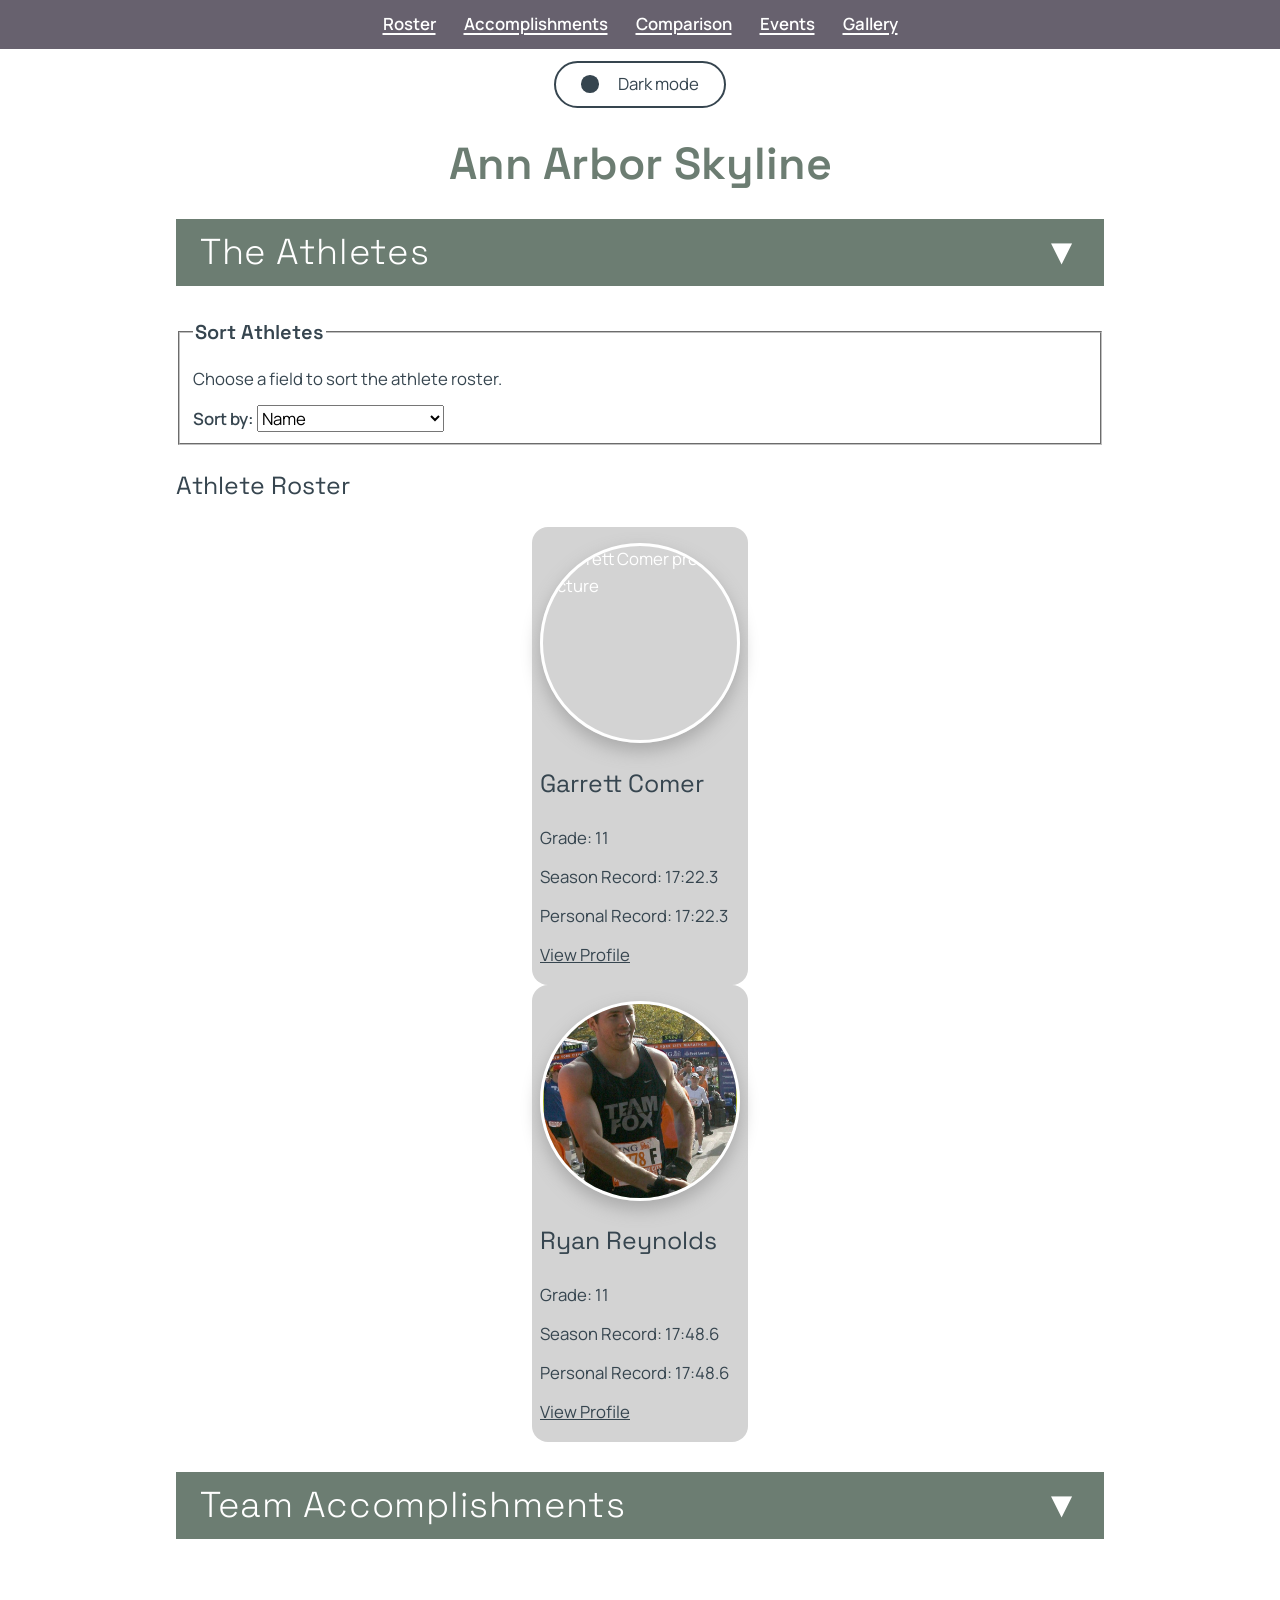
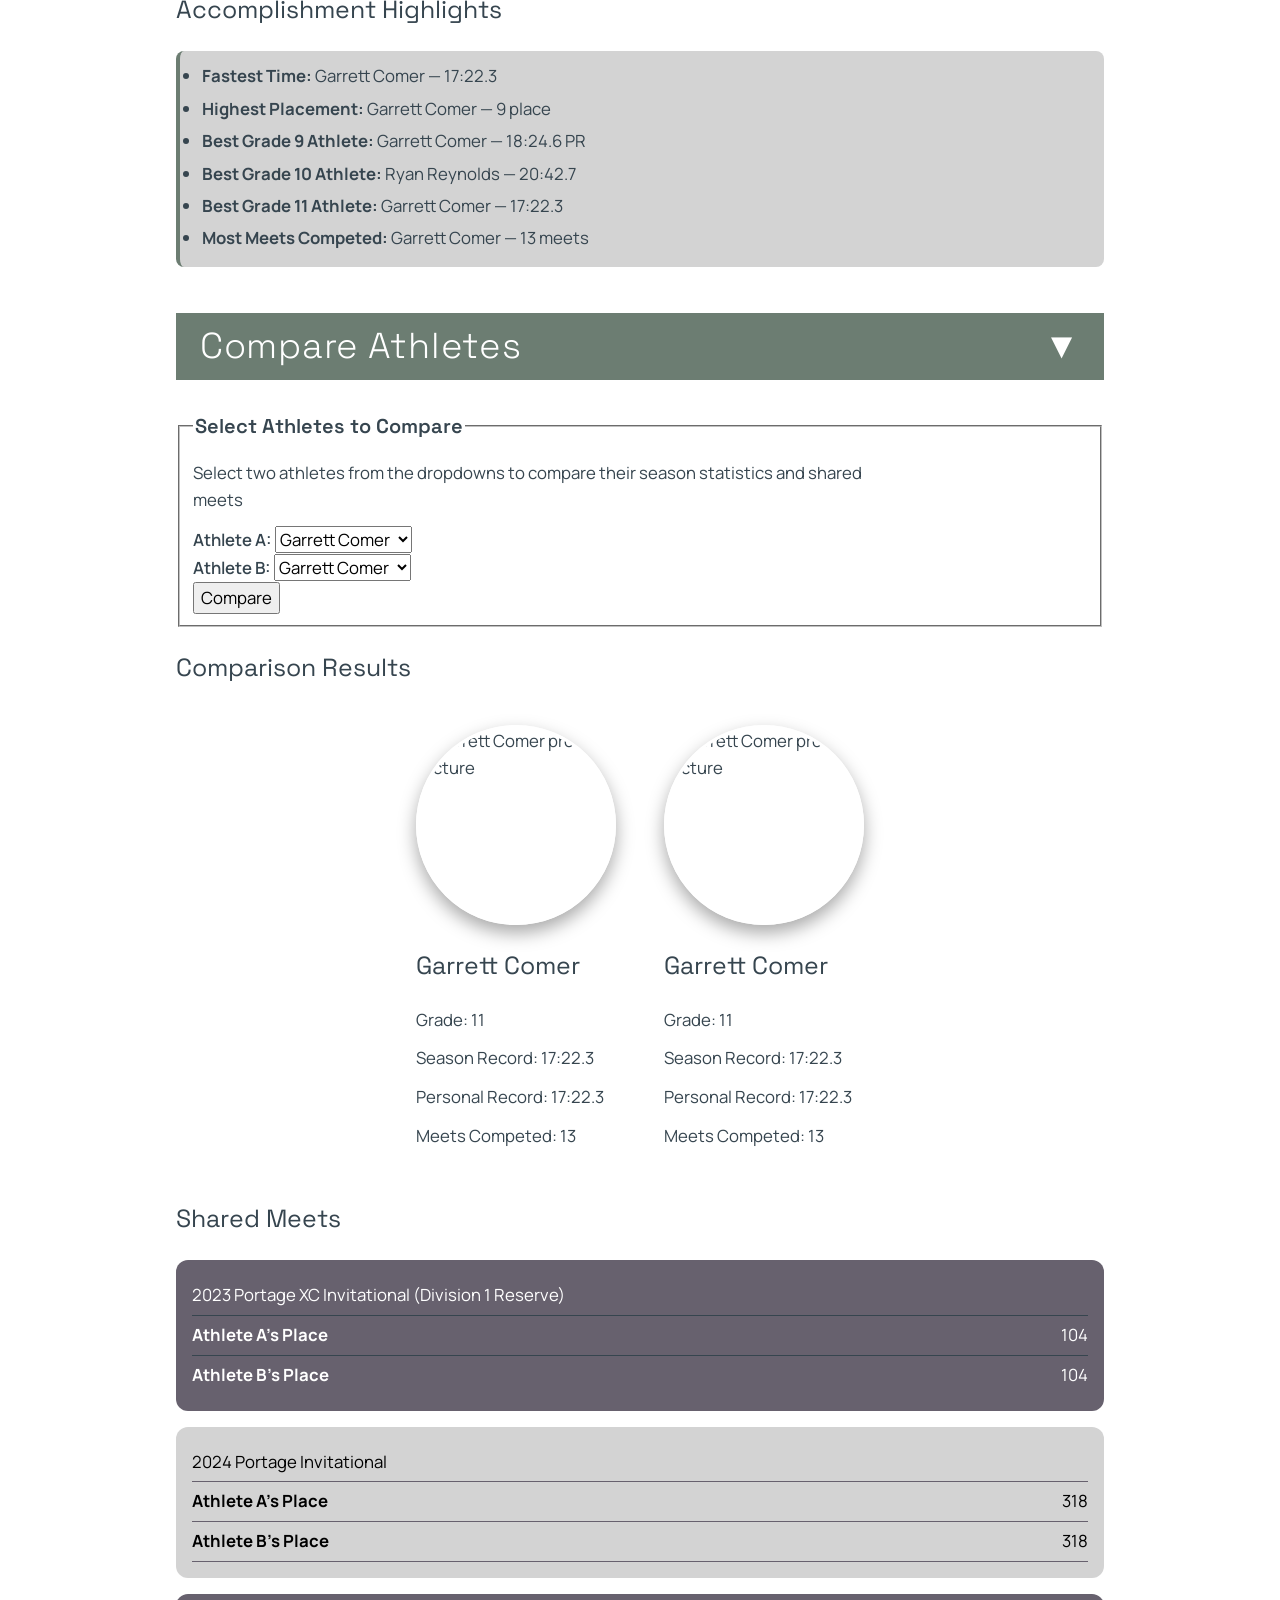
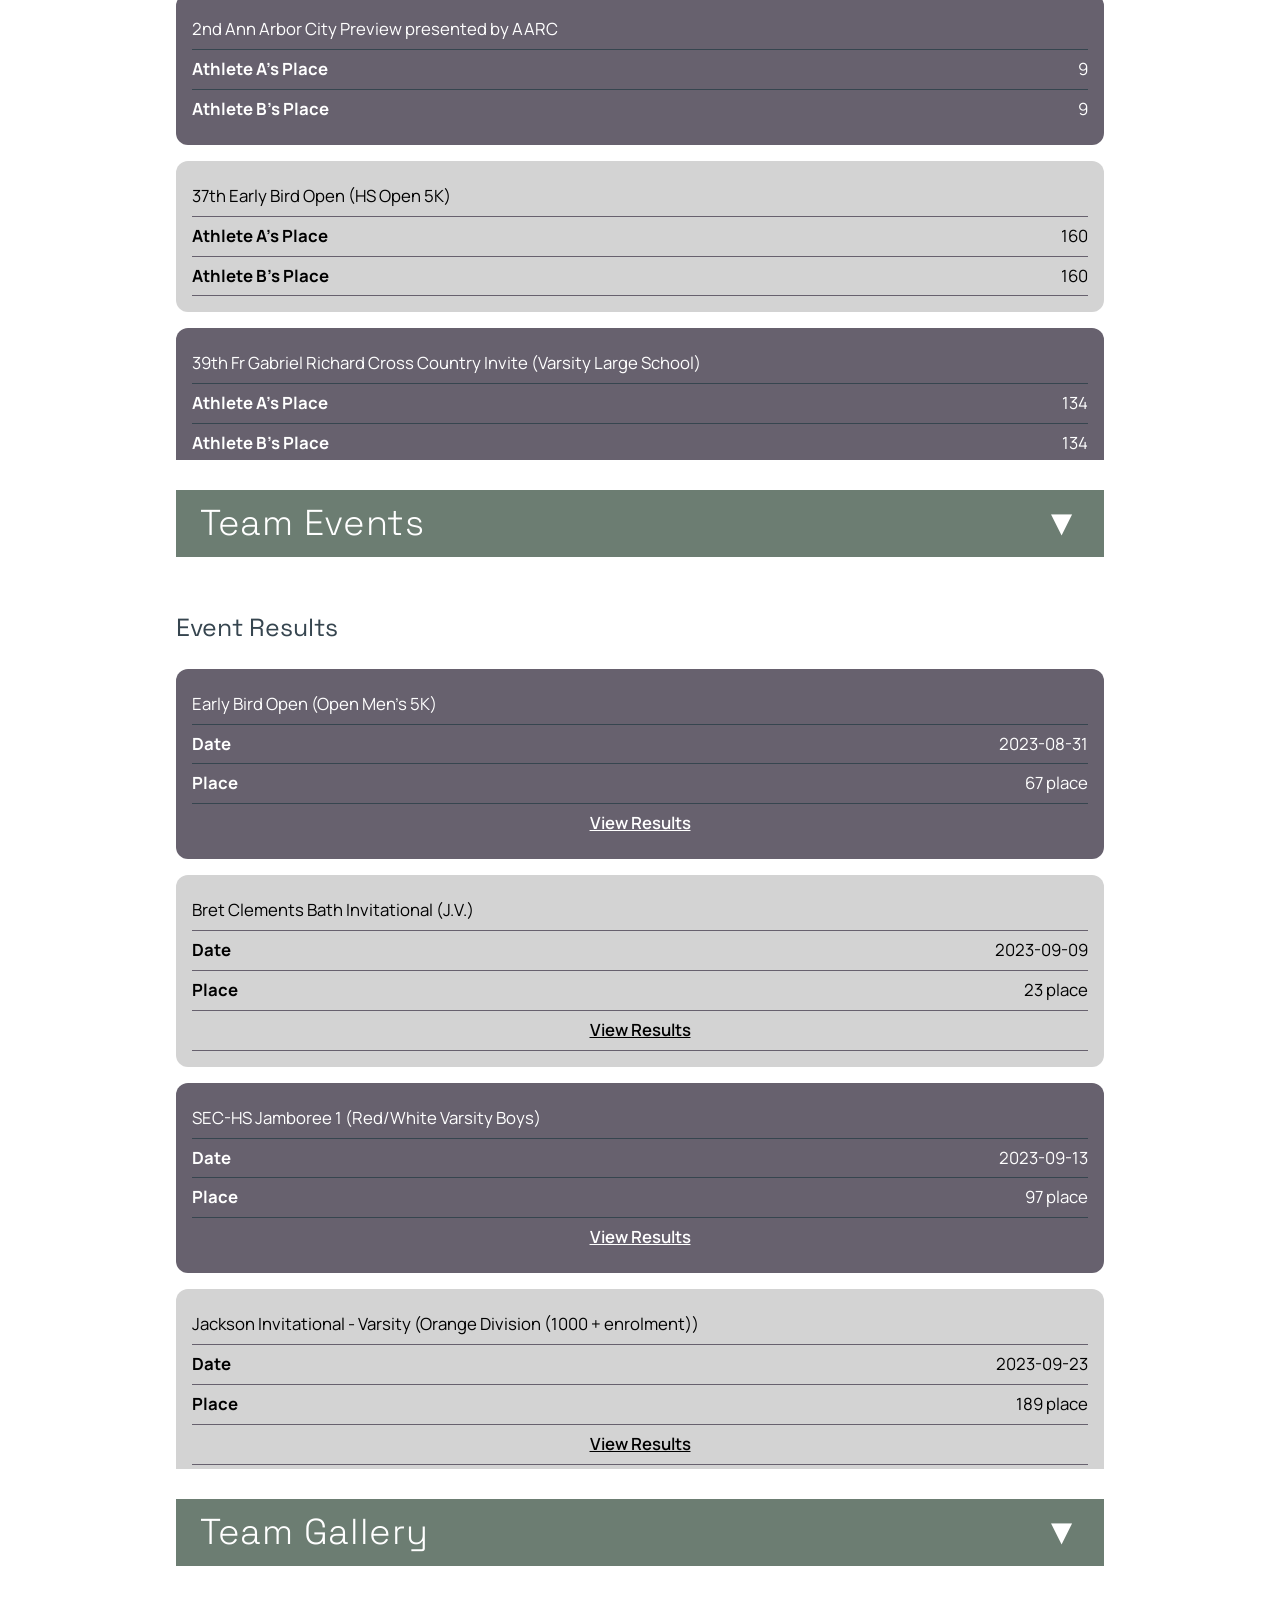
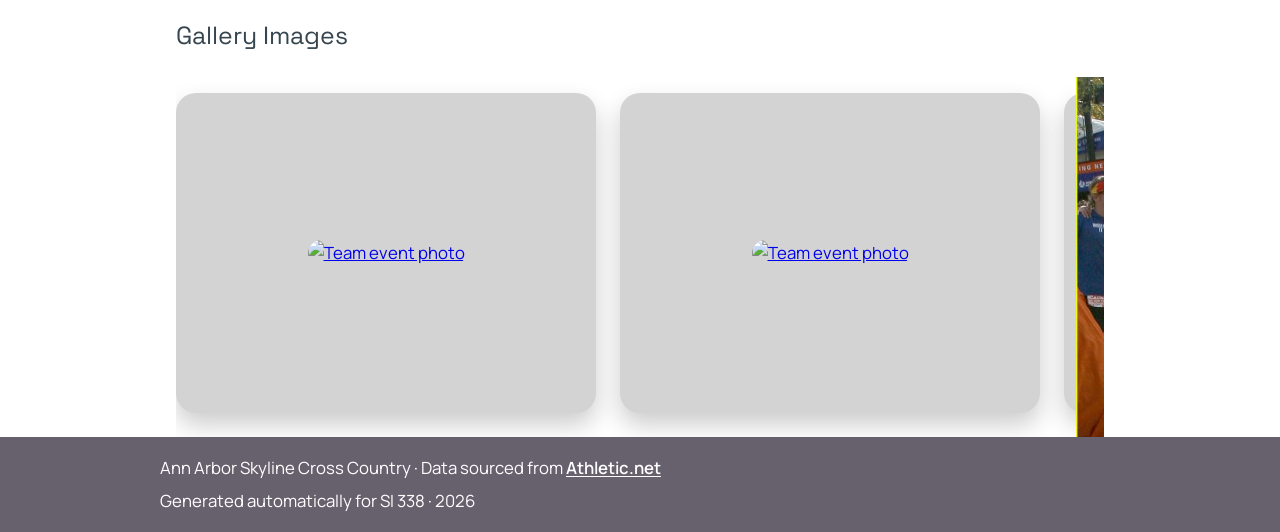
==== commit 5012d35a: "yuh added ryan" ====
--- a/index.html
+++ b/index.html
@@ -93,7 +93,7 @@
     
 
     <div class="athlete-card"
-         data-name="Mark Henderson"
+         data-name="Ryan Reynolds"
          data-grade="11"
          data-sr="17:48.6"
          data-pr="17:48.6">
@@ -103,14 +103,14 @@
         <div class="card-front">
           <img
             src="./images/athletes/21840731/profile.jpg"
-            alt="Mark Henderson profile picture"
+            alt="Ryan Reynolds profile picture"
             class="athlete-photo"
             loading="lazy"
           />
         </div>
 
         <div class="card-back">
-          <h3 class="athlete-name">Mark Henderson</h3>
+          <h3 class="athlete-name">Ryan Reynolds</h3>
           <p class="athlete-grade">Grade: 11</p>
           <p class="athlete-sr">Season Record: 17:48.6</p>
           <p class="athlete-pr">Personal Record: 17:48.6</p>
@@ -138,7 +138,7 @@
             <li><strong>Fastest Time:</strong> Garrett Comer — 17:22.3</li>
 <li><strong>Highest Placement:</strong> Garrett Comer — 9 place</li>
 <li><strong>Best Grade 9 Athlete:</strong> Garrett Comer — 18:24.6 PR</li>
-<li><strong>Best Grade 10 Athlete:</strong> Mark Henderson — 20:42.7</li>
+<li><strong>Best Grade 10 Athlete:</strong> Ryan Reynolds — 20:42.7</li>
 <li><strong>Best Grade 11 Athlete:</strong> Garrett Comer — 17:22.3</li>
 <li><strong>Most Meets Competed:</strong> Garrett Comer — 13 meets</li>
           </ul>
@@ -165,7 +165,7 @@
                 <label for="athlete-a">Athlete A:</label>
                 <select id="athlete-a" name="athlete-a" aria-describedby="comparison-instructions">
                   <option value="21615274" selected>Garrett Comer</option>
-<option value="21840731">Mark Henderson</option>
+<option value="21840731">Ryan Reynolds</option>
                 </select>
               </div>
 
@@ -173,7 +173,7 @@
                 <label for="athlete-b">Athlete B:</label>
                 <select id="athlete-b" name="athlete-b" aria-describedby="comparison-instructions">
                   <option value="21615274" selected>Garrett Comer</option>
-<option value="21840731">Mark Henderson</option>
+<option value="21840731">Ryan Reynolds</option>
                 </select>
               </div>
 
@@ -291,6 +291,7 @@
           <div class="gallery" tabindex="0" role="region" aria-label="Team gallery">
             <div class="gallery-card"><a href="./images/athletes/21615274/2023EarlyBirdOpen.jpg" target="_blank" data-lightbox="team-gallery" data-title="Team event photo" data-alt="Team event photo"><img src="./images/athletes/21615274/2023EarlyBirdOpen.jpg" alt="Team event photo" loading="lazy" /></a></div>
 <div class="gallery-card"><a href="./images/athletes/21615274/2023PROM.jpg" target="_blank" data-lightbox="team-gallery" data-title="Team event photo" data-alt="Team event photo"><img src="./images/athletes/21615274/2023PROM.jpg" alt="Team event photo" loading="lazy" /></a></div>
+<div class="gallery-card"><a href="./images/athletes/21840731/2014WorldCup.jpg" target="_blank" data-lightbox="team-gallery" data-title="Team event photo" data-alt="Team event photo"><img src="./images/athletes/21840731/2014WorldCup.jpg" alt="Team event photo" loading="lazy" /></a></div>
           </div>
         </article>
       </div>
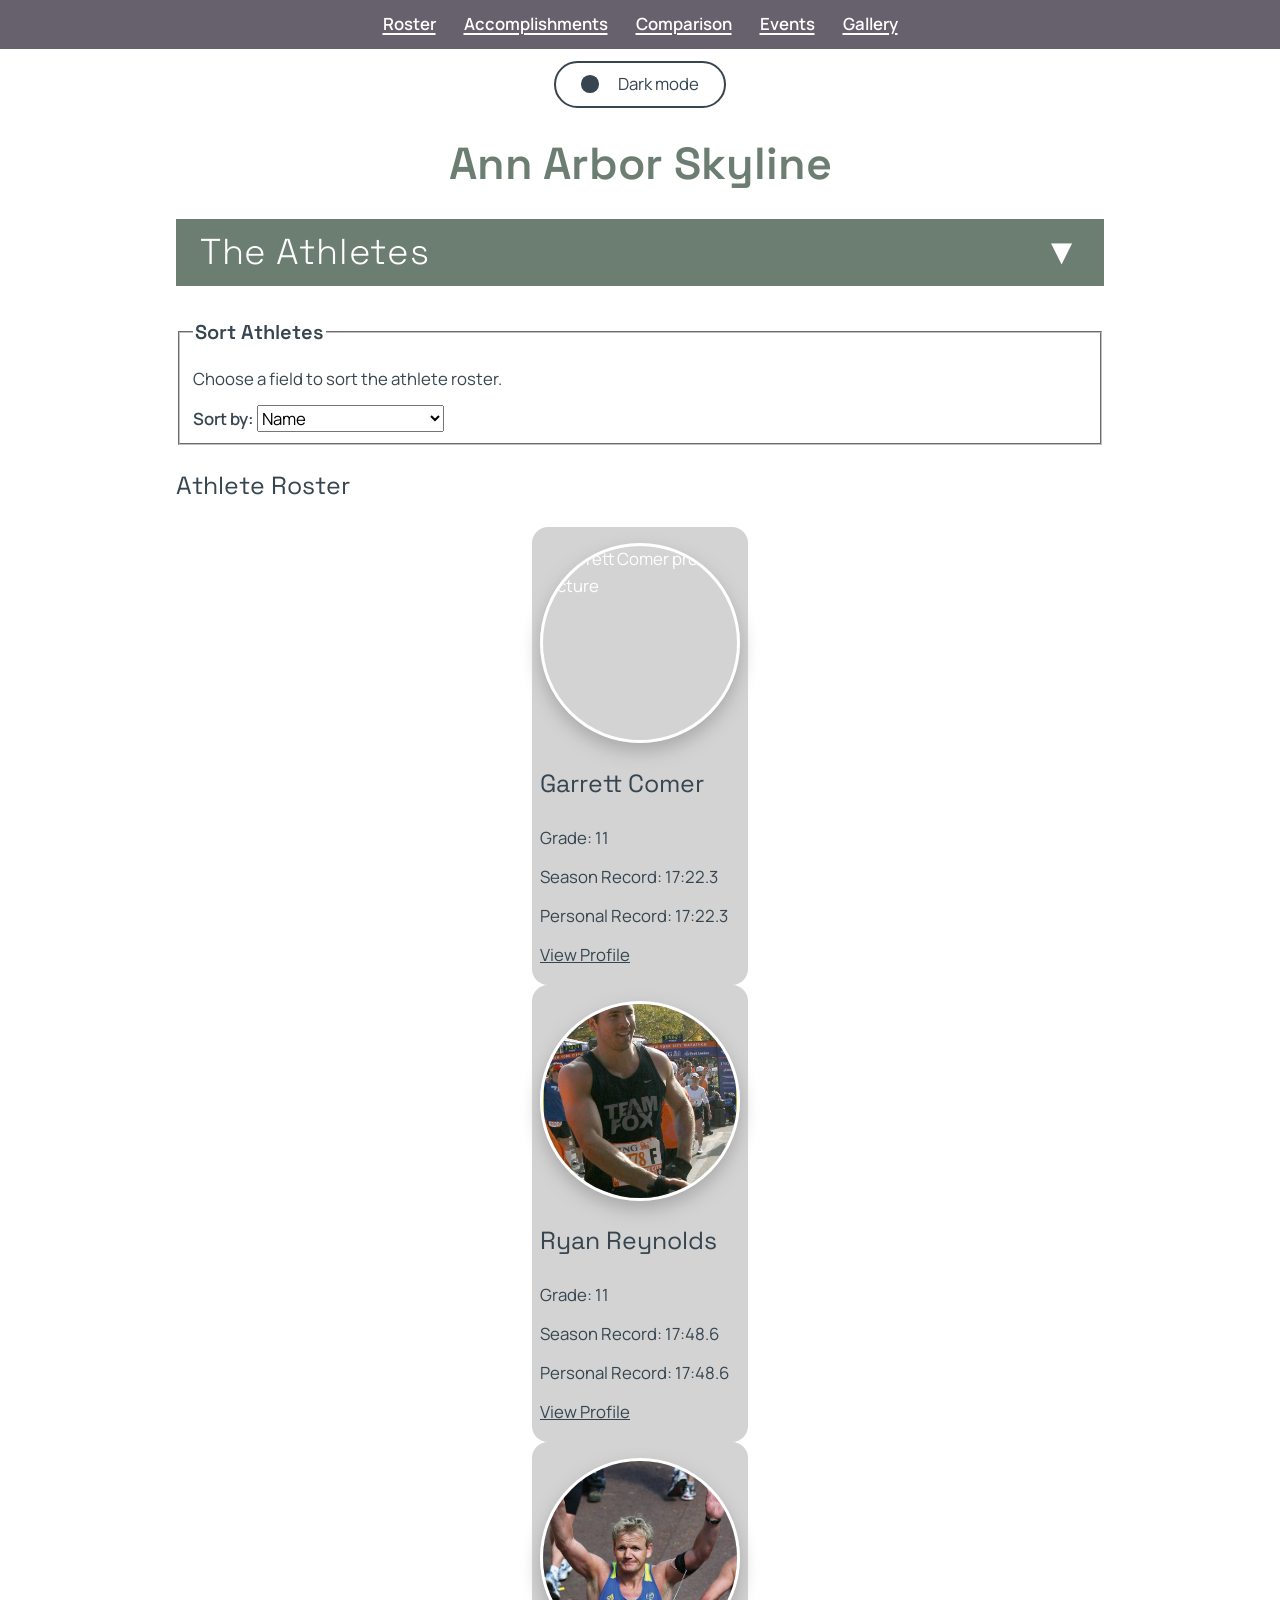
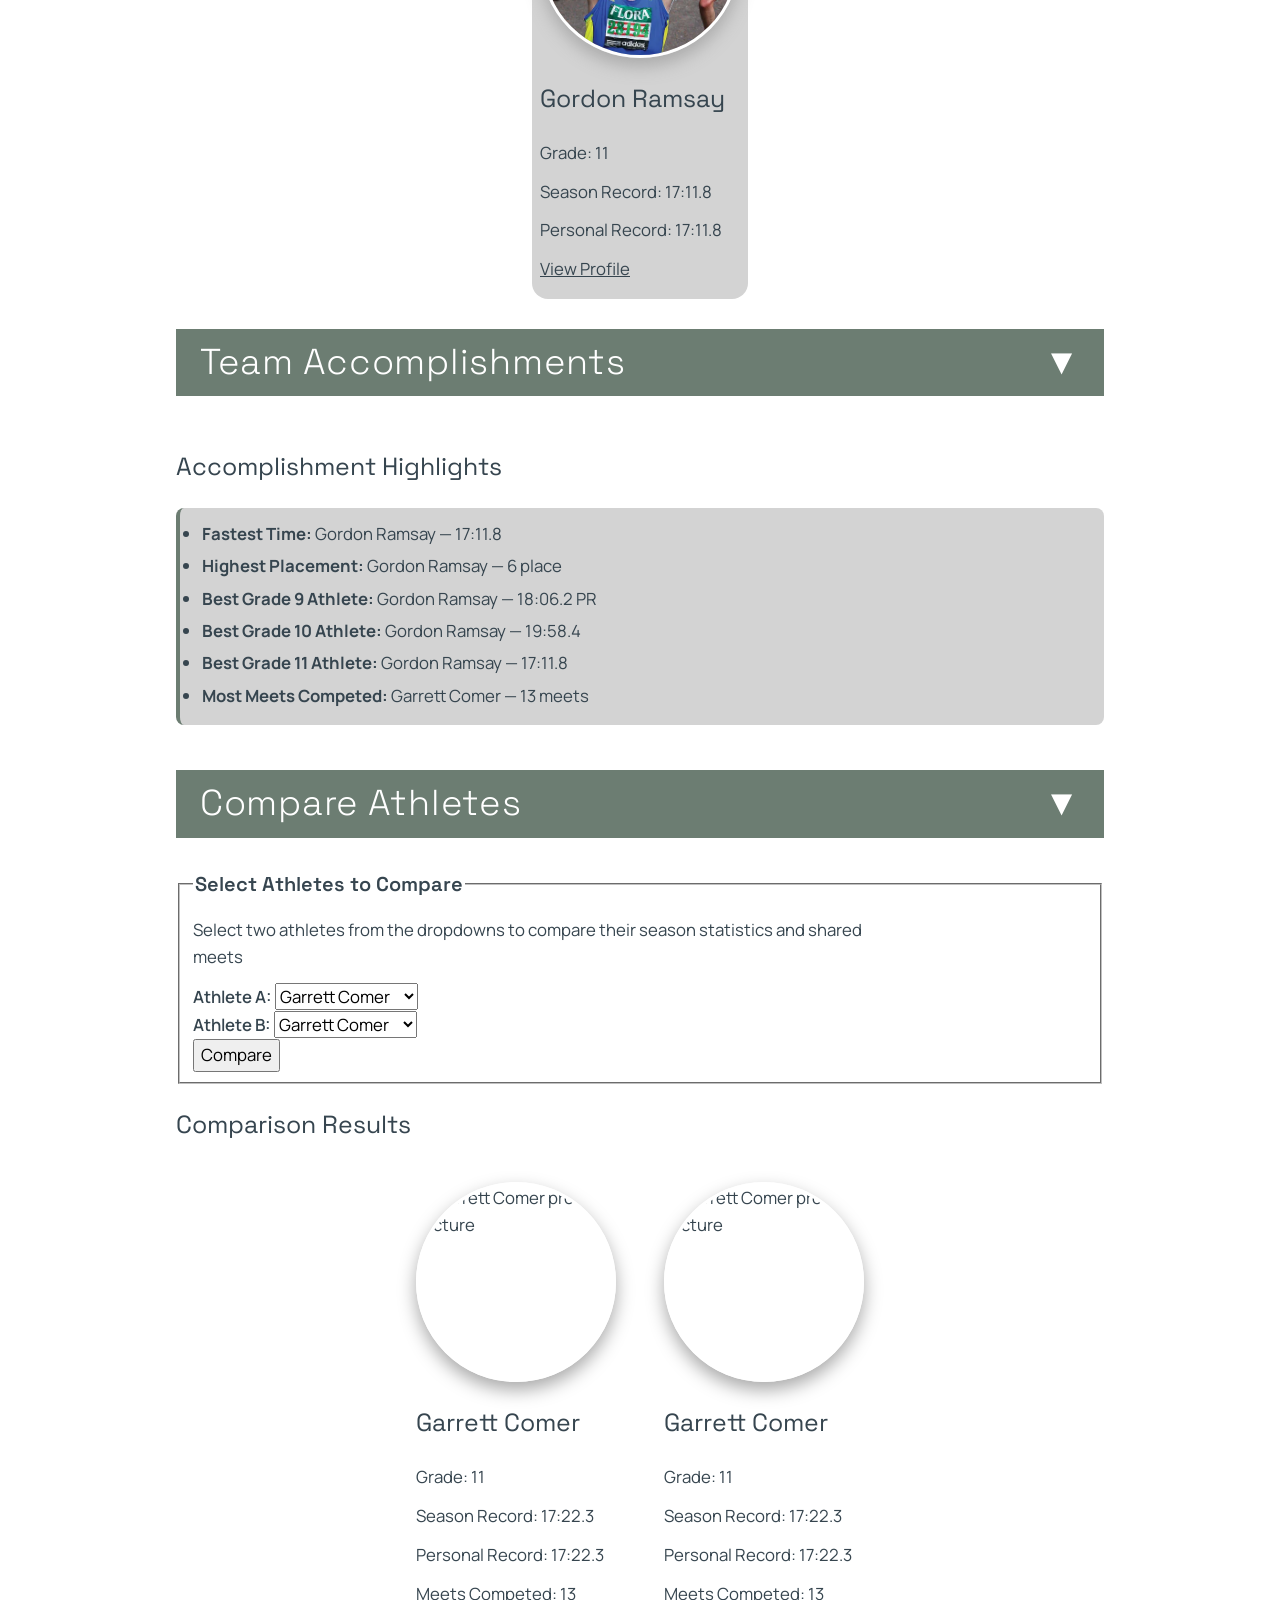
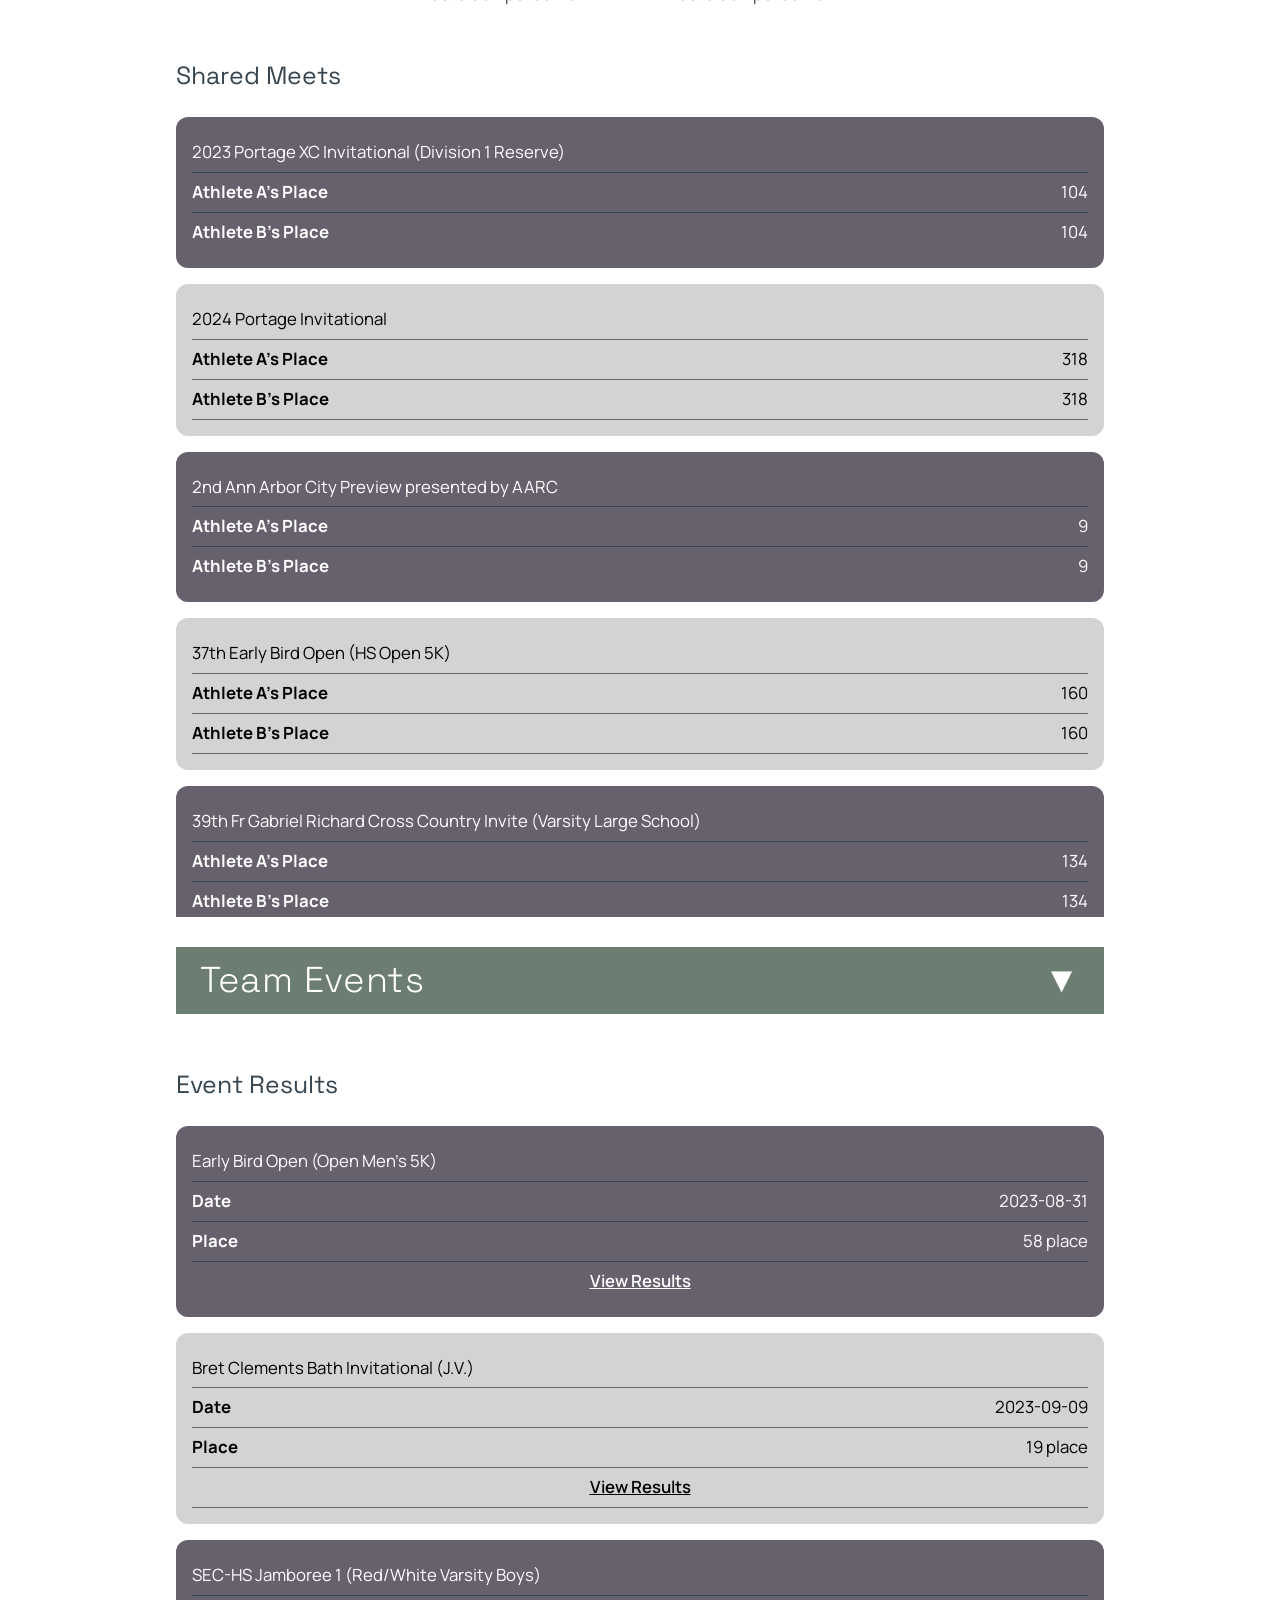
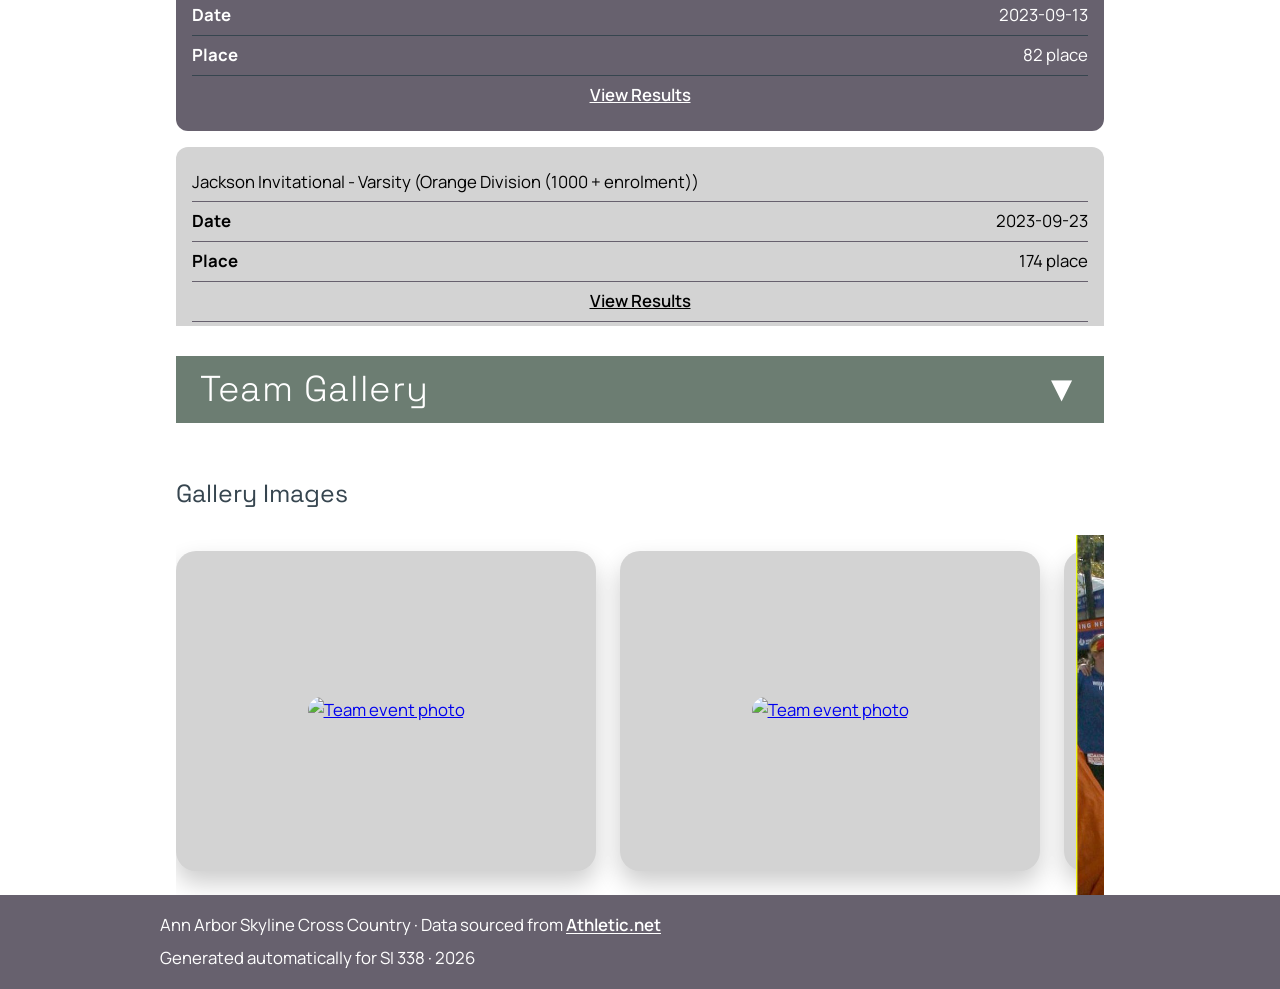
==== commit 569357fd: "mr ramsay" ====
--- a/index.html
+++ b/index.html
@@ -123,6 +123,38 @@
       </div>
     </div>
     
+
+    <div class="athlete-card"
+         data-name="Gordon Ramsay"
+         data-grade="11"
+         data-sr="17:11.8"
+         data-pr="17:11.8">
+
+      <div class="card-inner">
+
+        <div class="card-front">
+          <img
+            src="./images/athletes/21938462/profile.jpg"
+            alt="Gordon Ramsay profile picture"
+            class="athlete-photo"
+            loading="lazy"
+          />
+        </div>
+
+        <div class="card-back">
+          <h3 class="athlete-name">Gordon Ramsay</h3>
+          <p class="athlete-grade">Grade: 11</p>
+          <p class="athlete-sr">Season Record: 17:11.8</p>
+          <p class="athlete-pr">Personal Record: 17:11.8</p>
+
+          <a href="./athletes/21938462/index.html" class="athlete-link">
+            View Profile
+          </a>
+        </div>
+
+      </div>
+    </div>
+    
         </article>
       </div>
     </section>
@@ -135,11 +167,11 @@
         <article>
           <h3>Accomplishment Highlights</h3>
           <ul>
-            <li><strong>Fastest Time:</strong> Garrett Comer — 17:22.3</li>
-<li><strong>Highest Placement:</strong> Garrett Comer — 9 place</li>
-<li><strong>Best Grade 9 Athlete:</strong> Garrett Comer — 18:24.6 PR</li>
-<li><strong>Best Grade 10 Athlete:</strong> Ryan Reynolds — 20:42.7</li>
-<li><strong>Best Grade 11 Athlete:</strong> Garrett Comer — 17:22.3</li>
+            <li><strong>Fastest Time:</strong> Gordon Ramsay — 17:11.8</li>
+<li><strong>Highest Placement:</strong> Gordon Ramsay — 6 place</li>
+<li><strong>Best Grade 9 Athlete:</strong> Gordon Ramsay — 18:06.2 PR</li>
+<li><strong>Best Grade 10 Athlete:</strong> Gordon Ramsay — 19:58.4</li>
+<li><strong>Best Grade 11 Athlete:</strong> Gordon Ramsay — 17:11.8</li>
 <li><strong>Most Meets Competed:</strong> Garrett Comer — 13 meets</li>
           </ul>
         </article>
@@ -165,6 +197,7 @@
                 <label for="athlete-a">Athlete A:</label>
                 <select id="athlete-a" name="athlete-a" aria-describedby="comparison-instructions">
                   <option value="21615274" selected>Garrett Comer</option>
+<option value="21938462">Gordon Ramsay</option>
 <option value="21840731">Ryan Reynolds</option>
                 </select>
               </div>
@@ -173,6 +206,7 @@
                 <label for="athlete-b">Athlete B:</label>
                 <select id="athlete-b" name="athlete-b" aria-describedby="comparison-instructions">
                   <option value="21615274" selected>Garrett Comer</option>
+<option value="21938462">Gordon Ramsay</option>
 <option value="21840731">Ryan Reynolds</option>
                 </select>
               </div>
@@ -261,19 +295,19 @@
                 </tr>
               </thead>
               <tbody>
-                <tr><td>Early Bird Open (Open Men&#39;s 5K)</td><td>2023-08-31</td><td>67 place</td><td><a href="https://www.athletic.net/CrossCountry/meet/223660/results/894305" target="_blank">View Results</a></td></tr>
-<tr><td>Bret Clements Bath Invitational (J.V.)</td><td>2023-09-09</td><td>23 place</td><td><a href="https://www.athletic.net/CrossCountry/meet/221738/results/887403" target="_blank">View Results</a></td></tr>
-<tr><td>SEC-HS Jamboree 1 (Red/White Varsity Boys)</td><td>2023-09-13</td><td>97 place</td><td><a href="https://www.athletic.net/CrossCountry/meet/221764/results/887492" target="_blank">View Results</a></td></tr>
-<tr><td>Jackson Invitational - Varsity (Orange Division (1000 + enrolment))</td><td>2023-09-23</td><td>189 place</td><td><a href="https://www.athletic.net/CrossCountry/meet/221802/results/887639" target="_blank">View Results</a></td></tr>
-<tr><td>SEC Jamboree 2 (Red) (Reserve Wave 1 (&lt;21:00))</td><td>2023-09-27</td><td>21 place</td><td><a href="https://www.athletic.net/CrossCountry/meet/222702/results/890995" target="_blank">View Results</a></td></tr>
-<tr><td>2023 Portage XC Invitational (Division 1 Reserve)</td><td>2023-10-07</td><td>97 place</td><td><a href="https://www.athletic.net/CrossCountry/meet/221793/results/887586" target="_blank">View Results</a></td></tr>
-<tr><td>39th Fr Gabriel Richard Cross Country Invite (Varsity Large School)</td><td>2023-10-14</td><td>121 place</td><td><a href="https://www.athletic.net/CrossCountry/meet/221531/results/886426" target="_blank">View Results</a></td></tr>
-<tr><td>SEC HS Championship (All Division Reserve)</td><td>2023-10-19</td><td>38 place</td><td><a href="https://www.athletic.net/CrossCountry/meet/221762/results/887481" target="_blank">View Results</a></td></tr>
-<tr><td>Post Regional Open Meet (PROM) - Springfiled Oaks</td><td>2023-10-28</td><td>13 place</td><td><a href="https://www.athletic.net/CrossCountry/meet/229906/results/916818" target="_blank">View Results</a></td></tr>
-<tr><td>37th Early Bird Open (HS Open 5K)</td><td>2024-08-29</td><td>148 place</td><td><a href="https://www.athletic.net/CrossCountry/meet/235827/results/943367" target="_blank">View Results</a></td></tr>
-<tr><td>2024 Portage Invitational</td><td>2024-10-05</td><td>289 place</td><td><a href="https://www.athletic.net/CrossCountry/meet/237295/results/948796" target="_blank">View Results</a></td></tr>
-<tr><td>Lamplighter Invitational</td><td>2025-08-15</td><td>35 place</td><td><a href="https://www.athletic.net/CrossCountry/meet/247194/results/1007644" target="_blank">View Results</a></td></tr>
-<tr><td>2nd Ann Arbor City Preview presented by AARC</td><td>2025-08-27</td><td>9 place</td><td><a href="https://www.athletic.net/CrossCountry/meet/253860/results/1013715" target="_blank">View Results</a></td></tr>
+                <tr><td>Early Bird Open (Open Men&#39;s 5K)</td><td>2023-08-31</td><td>58 place</td><td><a href="https://www.athletic.net/CrossCountry/meet/223660/results/894305" target="_blank">View Results</a></td></tr>
+<tr><td>Bret Clements Bath Invitational (J.V.)</td><td>2023-09-09</td><td>19 place</td><td><a href="https://www.athletic.net/CrossCountry/meet/221738/results/887403" target="_blank">View Results</a></td></tr>
+<tr><td>SEC-HS Jamboree 1 (Red/White Varsity Boys)</td><td>2023-09-13</td><td>82 place</td><td><a href="https://www.athletic.net/CrossCountry/meet/221764/results/887492" target="_blank">View Results</a></td></tr>
+<tr><td>Jackson Invitational - Varsity (Orange Division (1000 + enrolment))</td><td>2023-09-23</td><td>174 place</td><td><a href="https://www.athletic.net/CrossCountry/meet/221802/results/887639" target="_blank">View Results</a></td></tr>
+<tr><td>SEC Jamboree 2 (Red) (Reserve Wave 1 (&lt;21:00))</td><td>2023-09-27</td><td>15 place</td><td><a href="https://www.athletic.net/CrossCountry/meet/222702/results/890995" target="_blank">View Results</a></td></tr>
+<tr><td>2023 Portage XC Invitational (Division 1 Reserve)</td><td>2023-10-07</td><td>73 place</td><td><a href="https://www.athletic.net/CrossCountry/meet/221793/results/887586" target="_blank">View Results</a></td></tr>
+<tr><td>39th Fr Gabriel Richard Cross Country Invite (Varsity Large School)</td><td>2023-10-14</td><td>101 place</td><td><a href="https://www.athletic.net/CrossCountry/meet/221531/results/886426" target="_blank">View Results</a></td></tr>
+<tr><td>SEC HS Championship (All Division Reserve)</td><td>2023-10-19</td><td>29 place</td><td><a href="https://www.athletic.net/CrossCountry/meet/221762/results/887481" target="_blank">View Results</a></td></tr>
+<tr><td>Post Regional Open Meet (PROM) - Springfiled Oaks</td><td>2023-10-28</td><td>9 place</td><td><a href="https://www.athletic.net/CrossCountry/meet/229906/results/916818" target="_blank">View Results</a></td></tr>
+<tr><td>37th Early Bird Open (HS Open 5K)</td><td>2024-08-29</td><td>122 place</td><td><a href="https://www.athletic.net/CrossCountry/meet/235827/results/943367" target="_blank">View Results</a></td></tr>
+<tr><td>2024 Portage Invitational</td><td>2024-10-05</td><td>241 place</td><td><a href="https://www.athletic.net/CrossCountry/meet/237295/results/948796" target="_blank">View Results</a></td></tr>
+<tr><td>Lamplighter Invitational</td><td>2025-08-15</td><td>27 place</td><td><a href="https://www.athletic.net/CrossCountry/meet/247194/results/1007644" target="_blank">View Results</a></td></tr>
+<tr><td>2nd Ann Arbor City Preview presented by AARC</td><td>2025-08-27</td><td>6 place</td><td><a href="https://www.athletic.net/CrossCountry/meet/253860/results/1013715" target="_blank">View Results</a></td></tr>
               </tbody>
             </table>
           </div>
@@ -292,6 +326,7 @@
             <div class="gallery-card"><a href="./images/athletes/21615274/2023EarlyBirdOpen.jpg" target="_blank" data-lightbox="team-gallery" data-title="Team event photo" data-alt="Team event photo"><img src="./images/athletes/21615274/2023EarlyBirdOpen.jpg" alt="Team event photo" loading="lazy" /></a></div>
 <div class="gallery-card"><a href="./images/athletes/21615274/2023PROM.jpg" target="_blank" data-lightbox="team-gallery" data-title="Team event photo" data-alt="Team event photo"><img src="./images/athletes/21615274/2023PROM.jpg" alt="Team event photo" loading="lazy" /></a></div>
 <div class="gallery-card"><a href="./images/athletes/21840731/2014WorldCup.jpg" target="_blank" data-lightbox="team-gallery" data-title="Team event photo" data-alt="Team event photo"><img src="./images/athletes/21840731/2014WorldCup.jpg" alt="Team event photo" loading="lazy" /></a></div>
+<div class="gallery-card"><a href="./images/athletes/21938462/WorldCup2014.jpg" target="_blank" data-lightbox="team-gallery" data-title="Team event photo" data-alt="Team event photo"><img src="./images/athletes/21938462/WorldCup2014.jpg" alt="Team event photo" loading="lazy" /></a></div>
           </div>
         </article>
       </div>
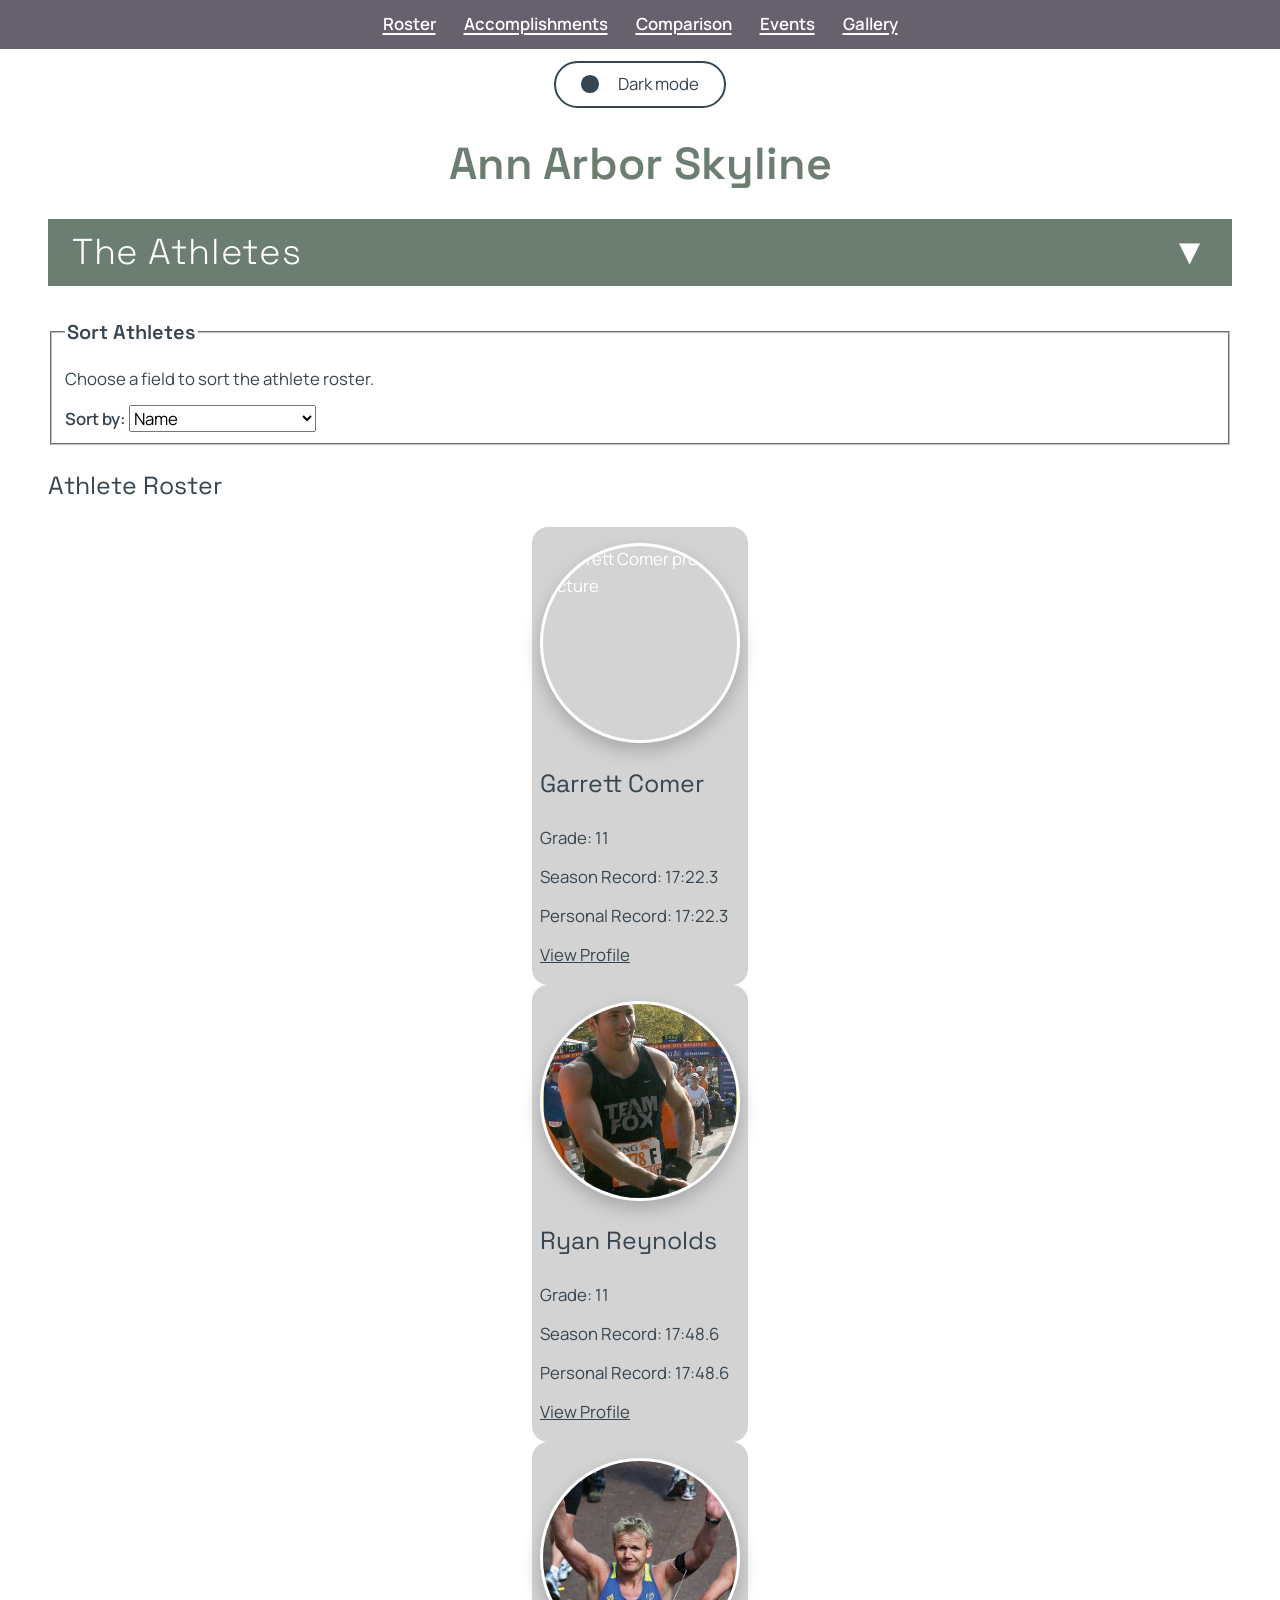
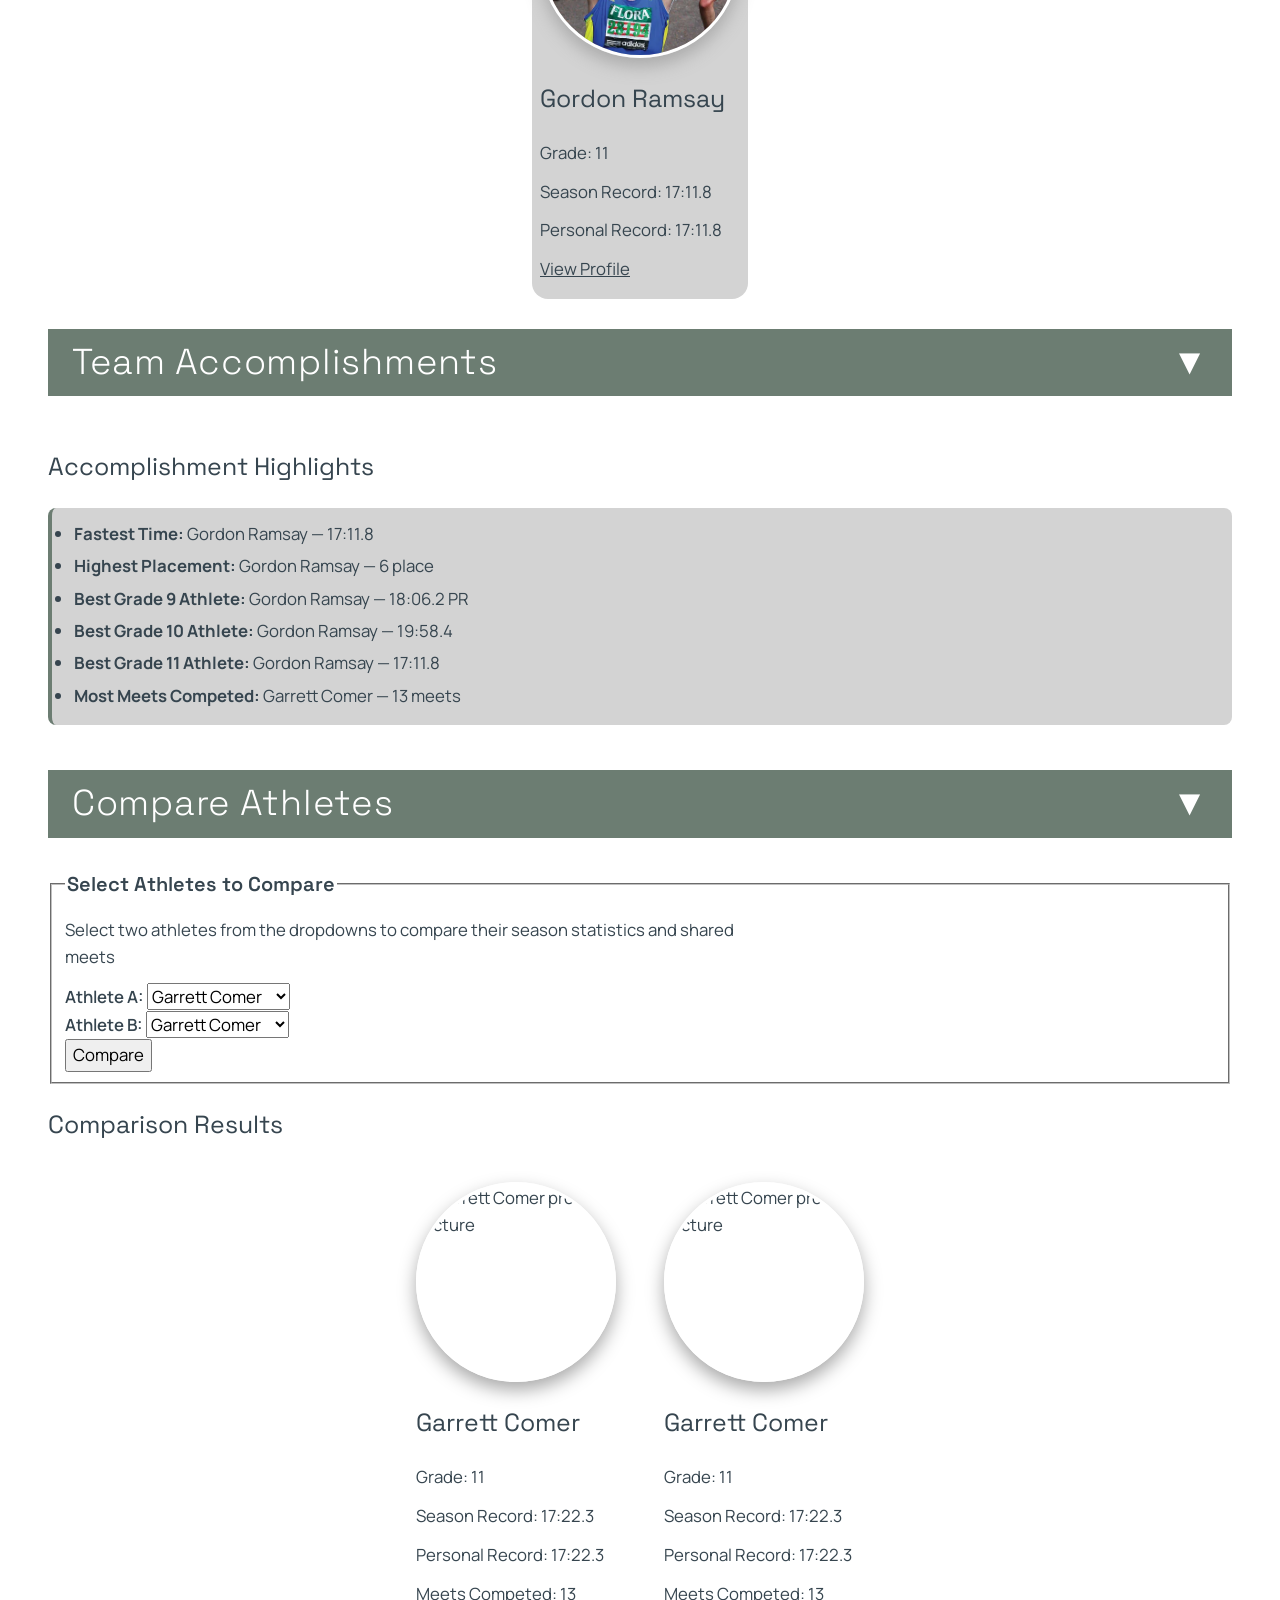
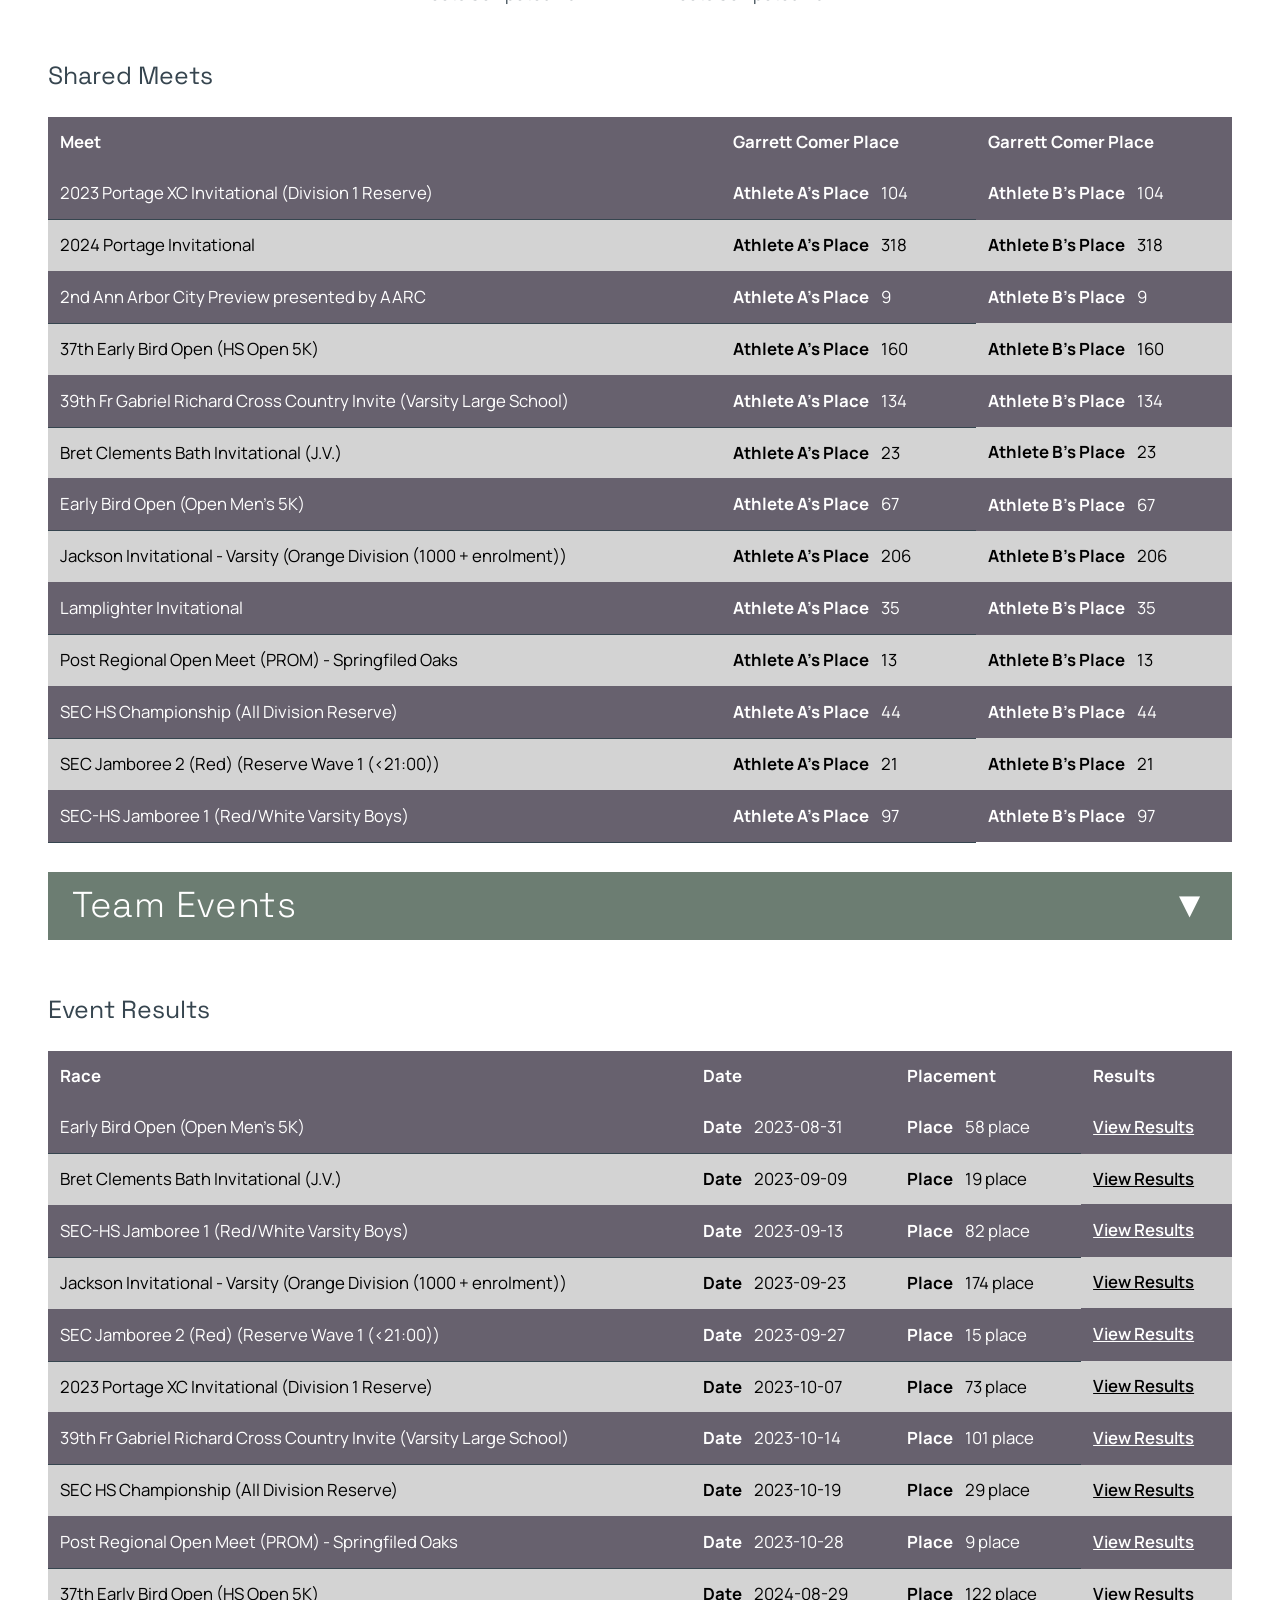
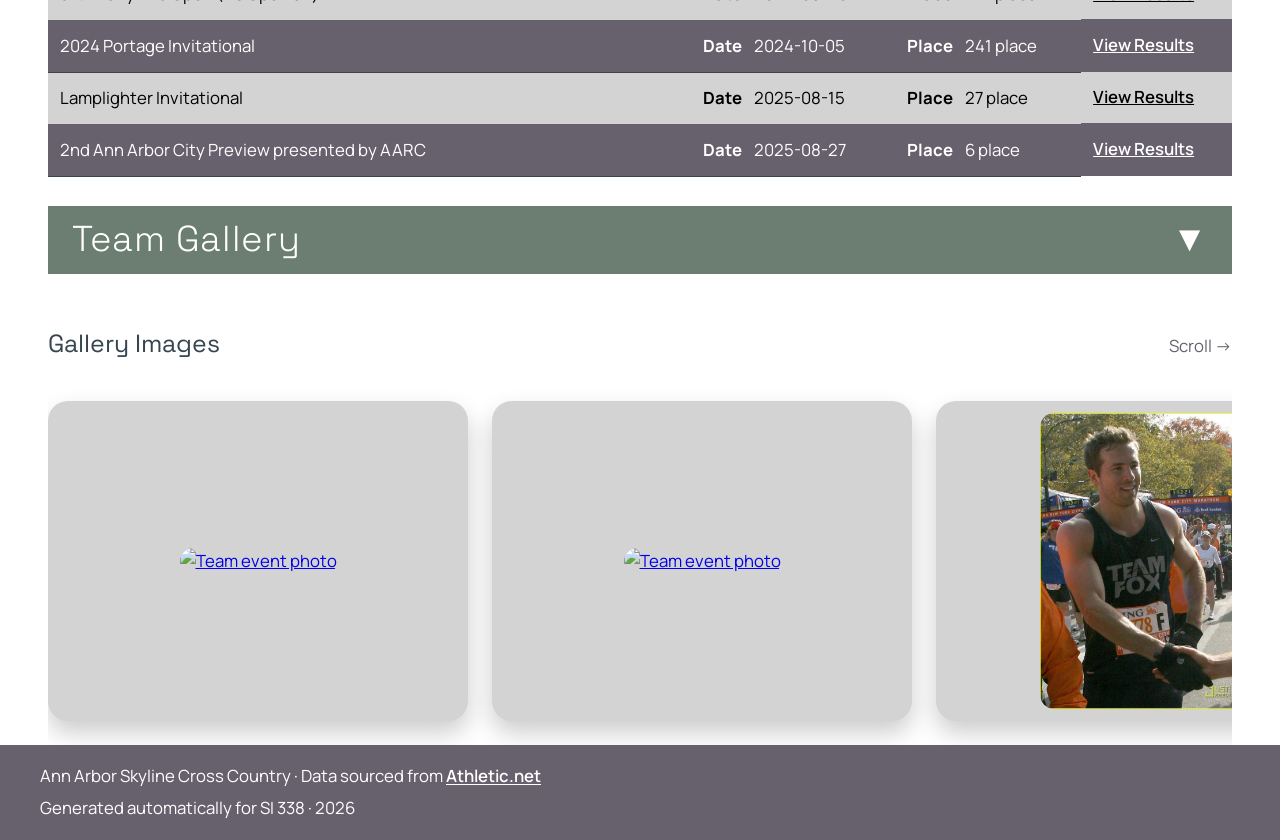
==== commit fde15615: "yessss" ====
--- a/index.html
+++ b/index.html
@@ -321,7 +321,10 @@
 
       <div class="collapsible-content">
         <article class="gallery-grid">
-          <h3>Gallery Images</h3>
+          <div class="gallery-header">
+            <h3>Gallery Images</h3>
+            <p class="gallery-hint">Scroll →</p>
+          </div>
           <div class="gallery" tabindex="0" role="region" aria-label="Team gallery">
             <div class="gallery-card"><a href="./images/athletes/21615274/2023EarlyBirdOpen.jpg" target="_blank" data-lightbox="team-gallery" data-title="Team event photo" data-alt="Team event photo"><img src="./images/athletes/21615274/2023EarlyBirdOpen.jpg" alt="Team event photo" loading="lazy" /></a></div>
 <div class="gallery-card"><a href="./images/athletes/21615274/2023PROM.jpg" target="_blank" data-lightbox="team-gallery" data-title="Team event photo" data-alt="Team event photo"><img src="./images/athletes/21615274/2023PROM.jpg" alt="Team event photo" loading="lazy" /></a></div>
--- a/styles/style.css
+++ b/styles/style.css
@@ -344,6 +344,7 @@
 	font-size: var(--font-size-100);
 	padding: 6px 0;
 	border-bottom: 1px solid var(--brand-primary);
+	column-gap: 0.75rem;
 }
 
 tr:nth-child(even) {
@@ -383,6 +384,12 @@
 .shared-meets td:nth-child(3)::before {
 	content: "Athlete B's Place";
 	font-weight: bold;
+}
+
+.shared-meets td::before,
+.events-results td::before,
+.table-results td::before {
+	margin-right: 0.75rem;
 }
 
 /* EVENTS RESULTS STUFF */
@@ -671,6 +678,19 @@
 	scroll-snap-type: x mandatory;
 }
 
+.gallery-header {
+	display: flex;
+	justify-content: space-between;
+	align-items: baseline;
+	gap: 1rem;
+}
+
+.gallery-hint {
+	margin: 0;
+	font-size: var(--font-size-100);
+	color: var(--brand-secondary);
+}
+
 .gallery-card {
 	flex: 0 0 auto;
 	width: clamp(260px, 60vw, 420px);
@@ -685,6 +705,14 @@
 	scroll-snap-align: start;
 }
 
+.gallery-card a {
+	display: flex;
+	align-items: center;
+	justify-content: center;
+	width: 100%;
+	height: 100%;
+}
+
 .gallery-card img {
 	max-width: 100%;
 	max-height: 100%;
@@ -693,3 +721,54 @@
 	object-fit: contain;
 	border-radius: 0.9rem;
 }
+
+/* ------------- */
+/* LARGE SCREENS */
+/* ------------- */
+
+@media (min-width: 900px) {
+	main,
+	#main-nav .nav-container,
+	#athlete-nav .nav-container,
+	#site-footer .footer-content,
+	#athlete-header {
+		max-width: 1200px;
+	}
+
+	main {
+		padding: 0 0.5rem;
+	}
+
+	table thead {
+		display: table-header-group;
+	}
+
+	table th {
+		text-align: left;
+		padding: 0.75rem;
+		background-color: var(--brand-secondary);
+		color: white;
+	}
+
+	tr {
+		display: table-row;
+		padding: 0;
+		margin: 0;
+		border-radius: 0;
+	}
+
+	td {
+		display: table-cell;
+		padding: 0.75rem;
+		border-bottom: 1px solid var(--brand-primary);
+	}
+
+	td::before {
+		content: none;
+	}
+
+	.events-results td:nth-child(4),
+	.table-results td:nth-child(8) {
+		justify-content: flex-start;
+	}
+}
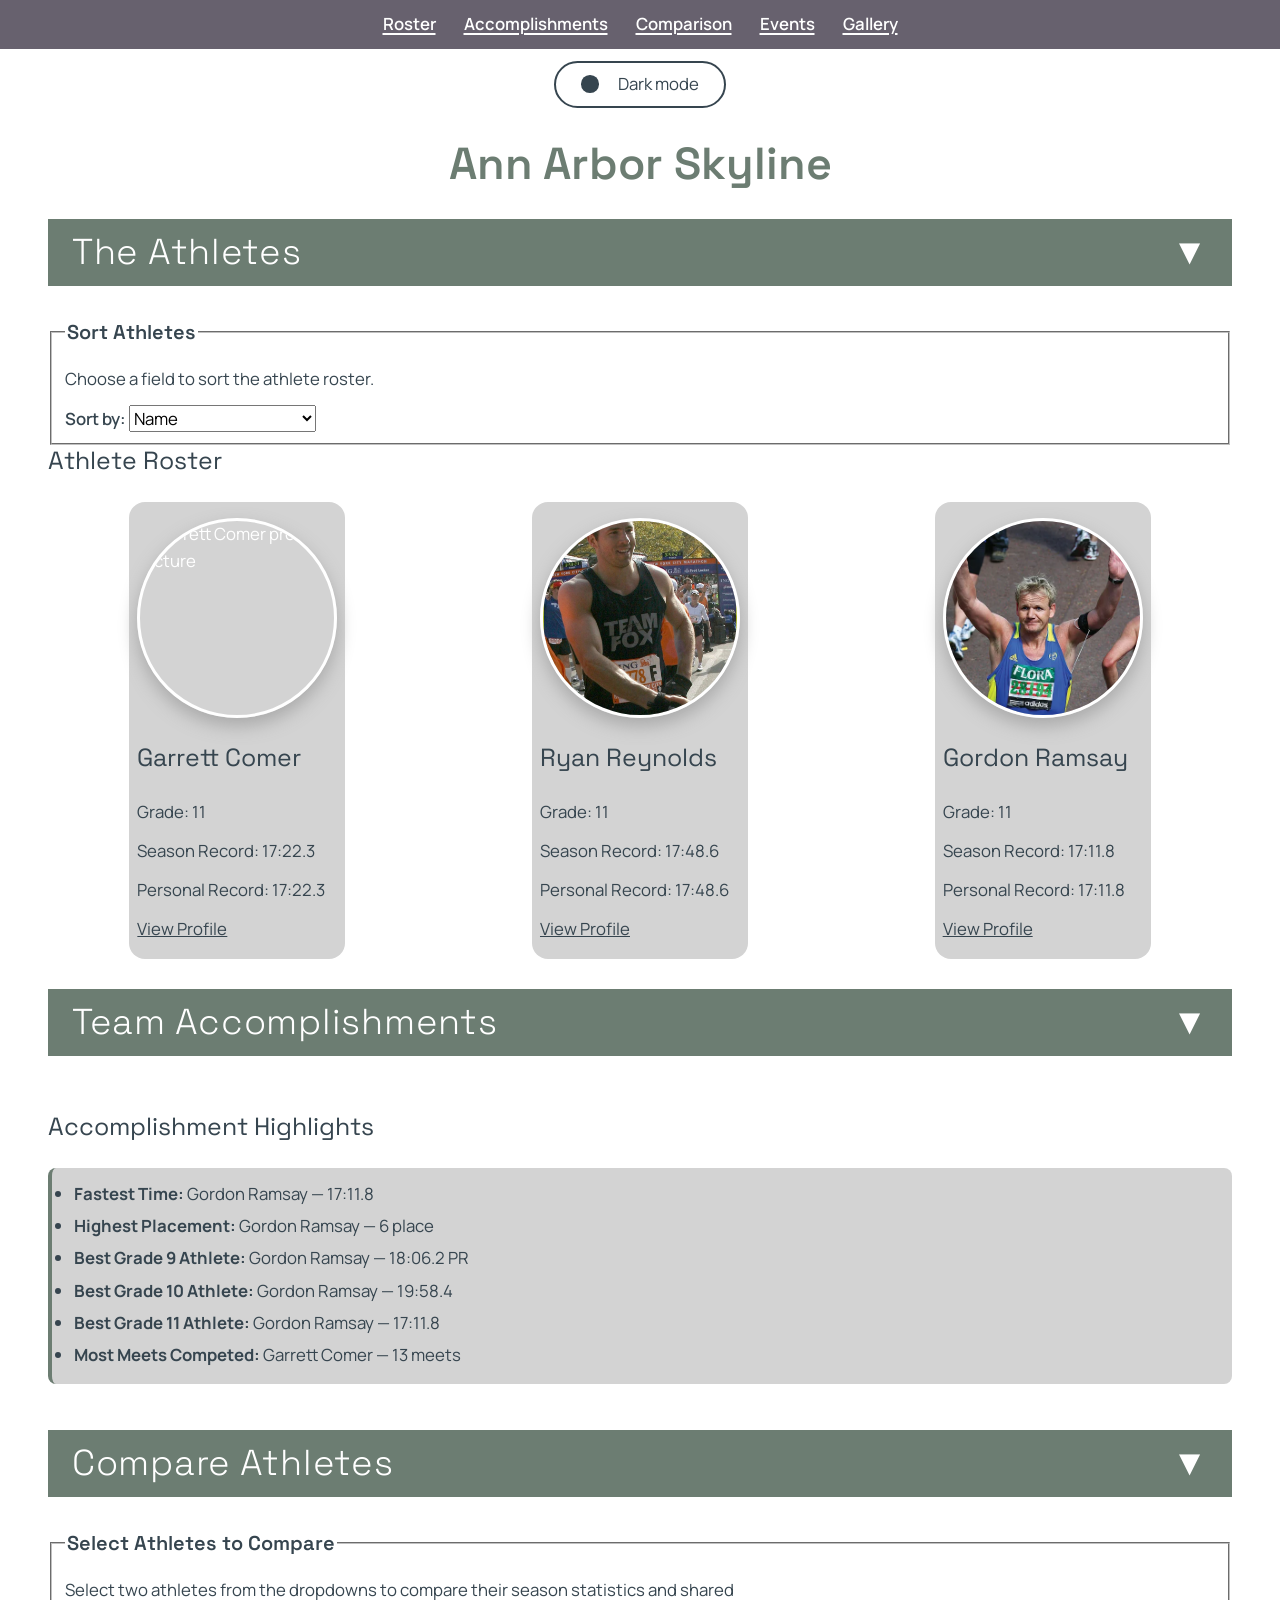
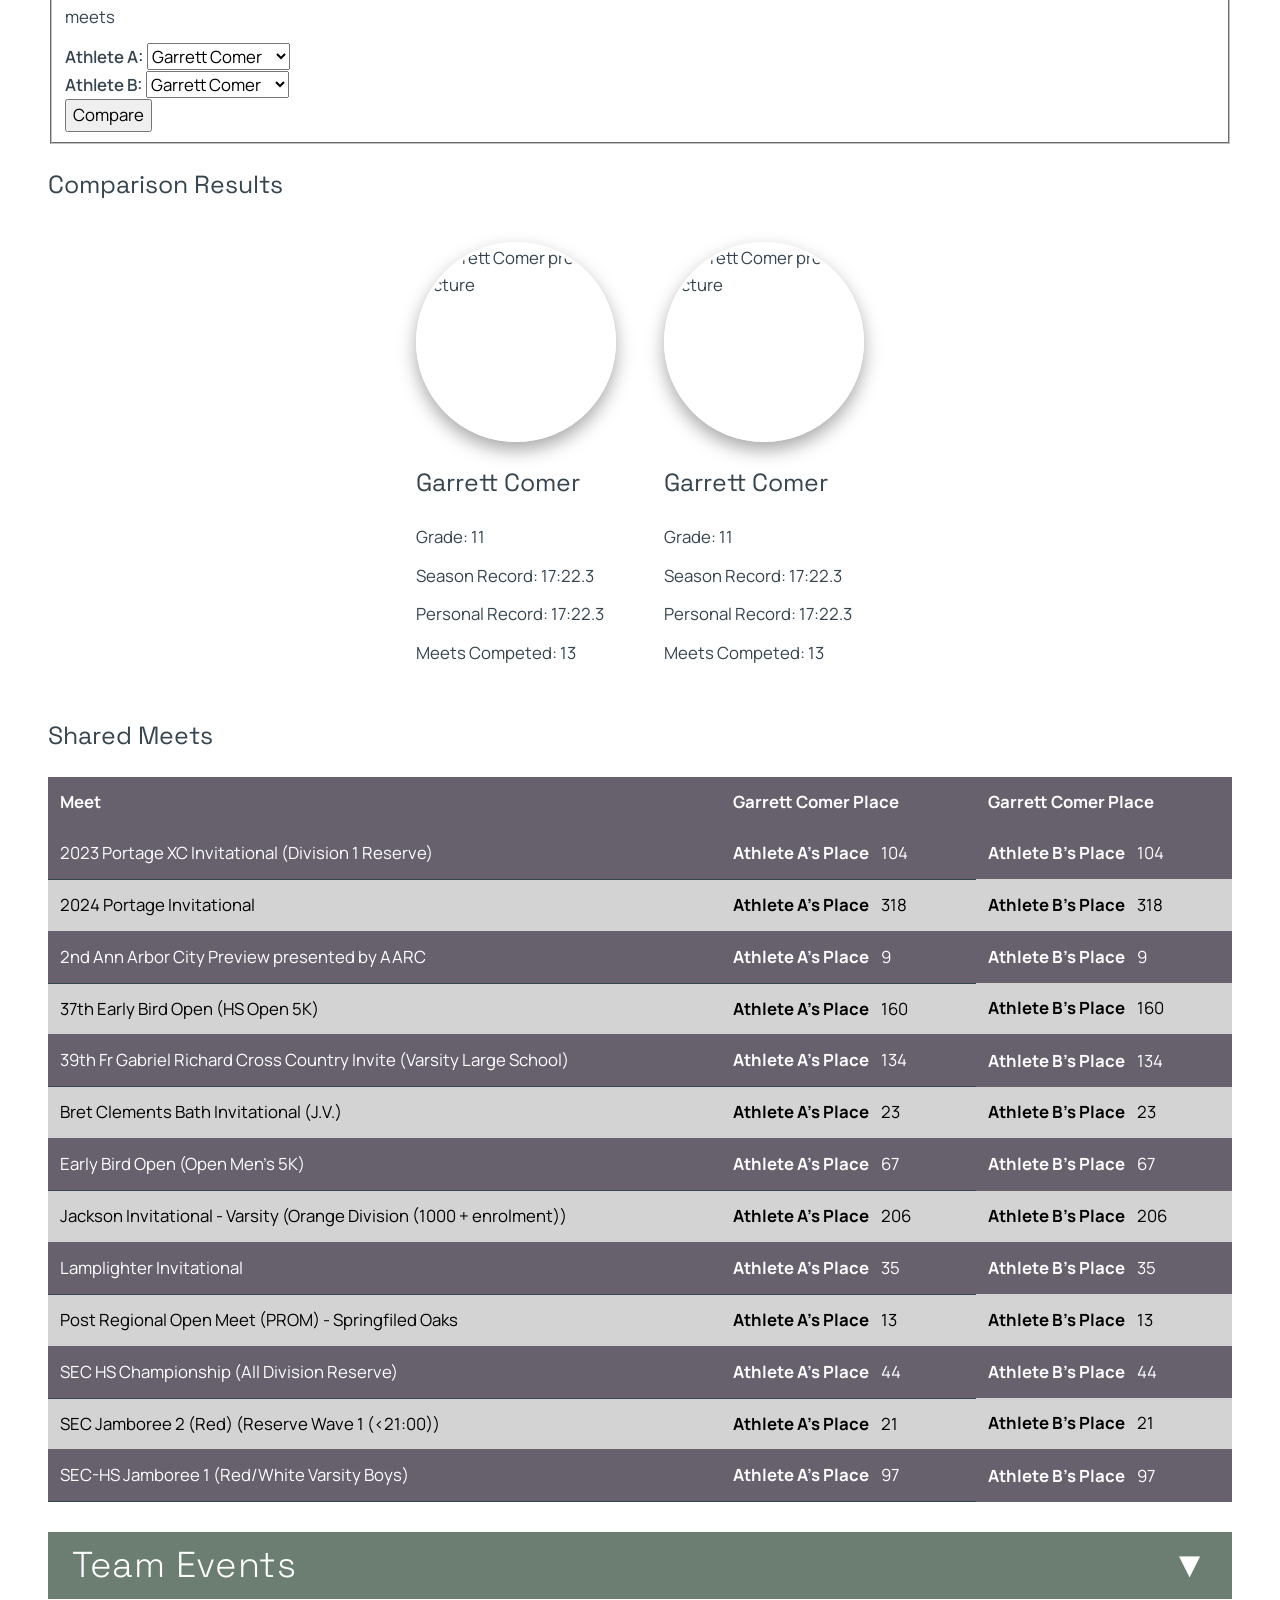
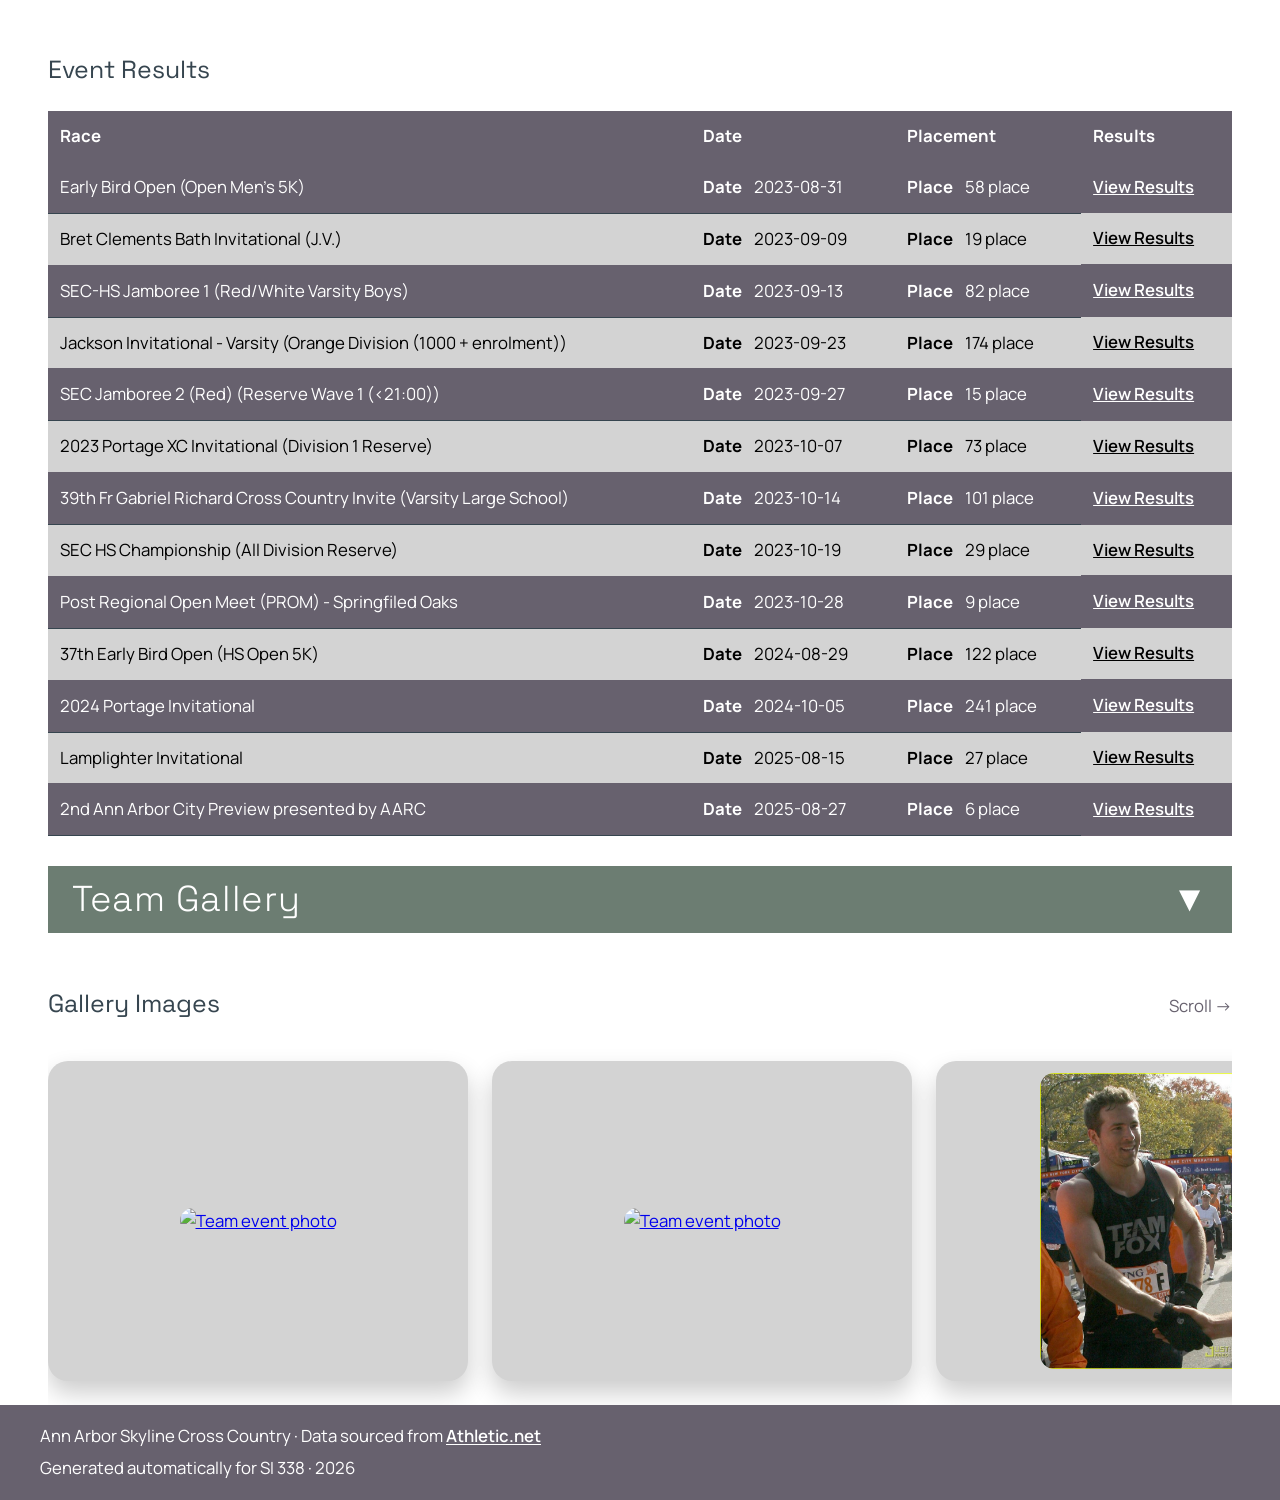
==== commit 40102ad3: "finishing up here" ====
--- a/index.html
+++ b/index.html
@@ -218,8 +218,9 @@
           </form>
         </div>
 
-        <article id="comparison-results">
-          <h3>Comparison Results</h3>
+      <article id="comparison-results">
+        <h3>Comparison Results</h3>
+        <div id="comparison-output">
           
     <div class="comparison-cards">
 
@@ -273,7 +274,8 @@
         </div>
         
     
-        </article>
+        </div>
+      </article>
       </div>
     </section>
 
@@ -355,6 +357,7 @@
   </footer>
 
   <script src="dist/js/lightbox-plus-jquery.js"></script>
+  <script src="scripts/team.js"></script>
 
 </body>
 
--- a/styles/style.css
+++ b/styles/style.css
@@ -607,11 +607,22 @@
 /* ATHLETE CARDS */
 /* ------------- */
 
+#athlete-roster {
+	display: flex;
+	flex-direction: column;
+	gap: 1.25rem;
+}
+
+#athlete-roster > h3 {
+	margin: 0;
+}
+
 .athlete-card {
 	display: flex;
 	justify-content: center;
 	background-color: var(--brand-background);
 	border-radius: 25px;
+	width: 100%;
 }
 
 .card-inner {
@@ -727,6 +738,17 @@
 /* ------------- */
 
 @media (min-width: 900px) {
+	#athlete-roster {
+		display: grid;
+		grid-template-columns: repeat(3, minmax(0, 1fr));
+		gap: 1.5rem;
+		align-items: stretch;
+	}
+
+	#athlete-roster > h3 {
+		grid-column: 1 / -1;
+	}
+
 	main,
 	#main-nav .nav-container,
 	#athlete-nav .nav-container,
